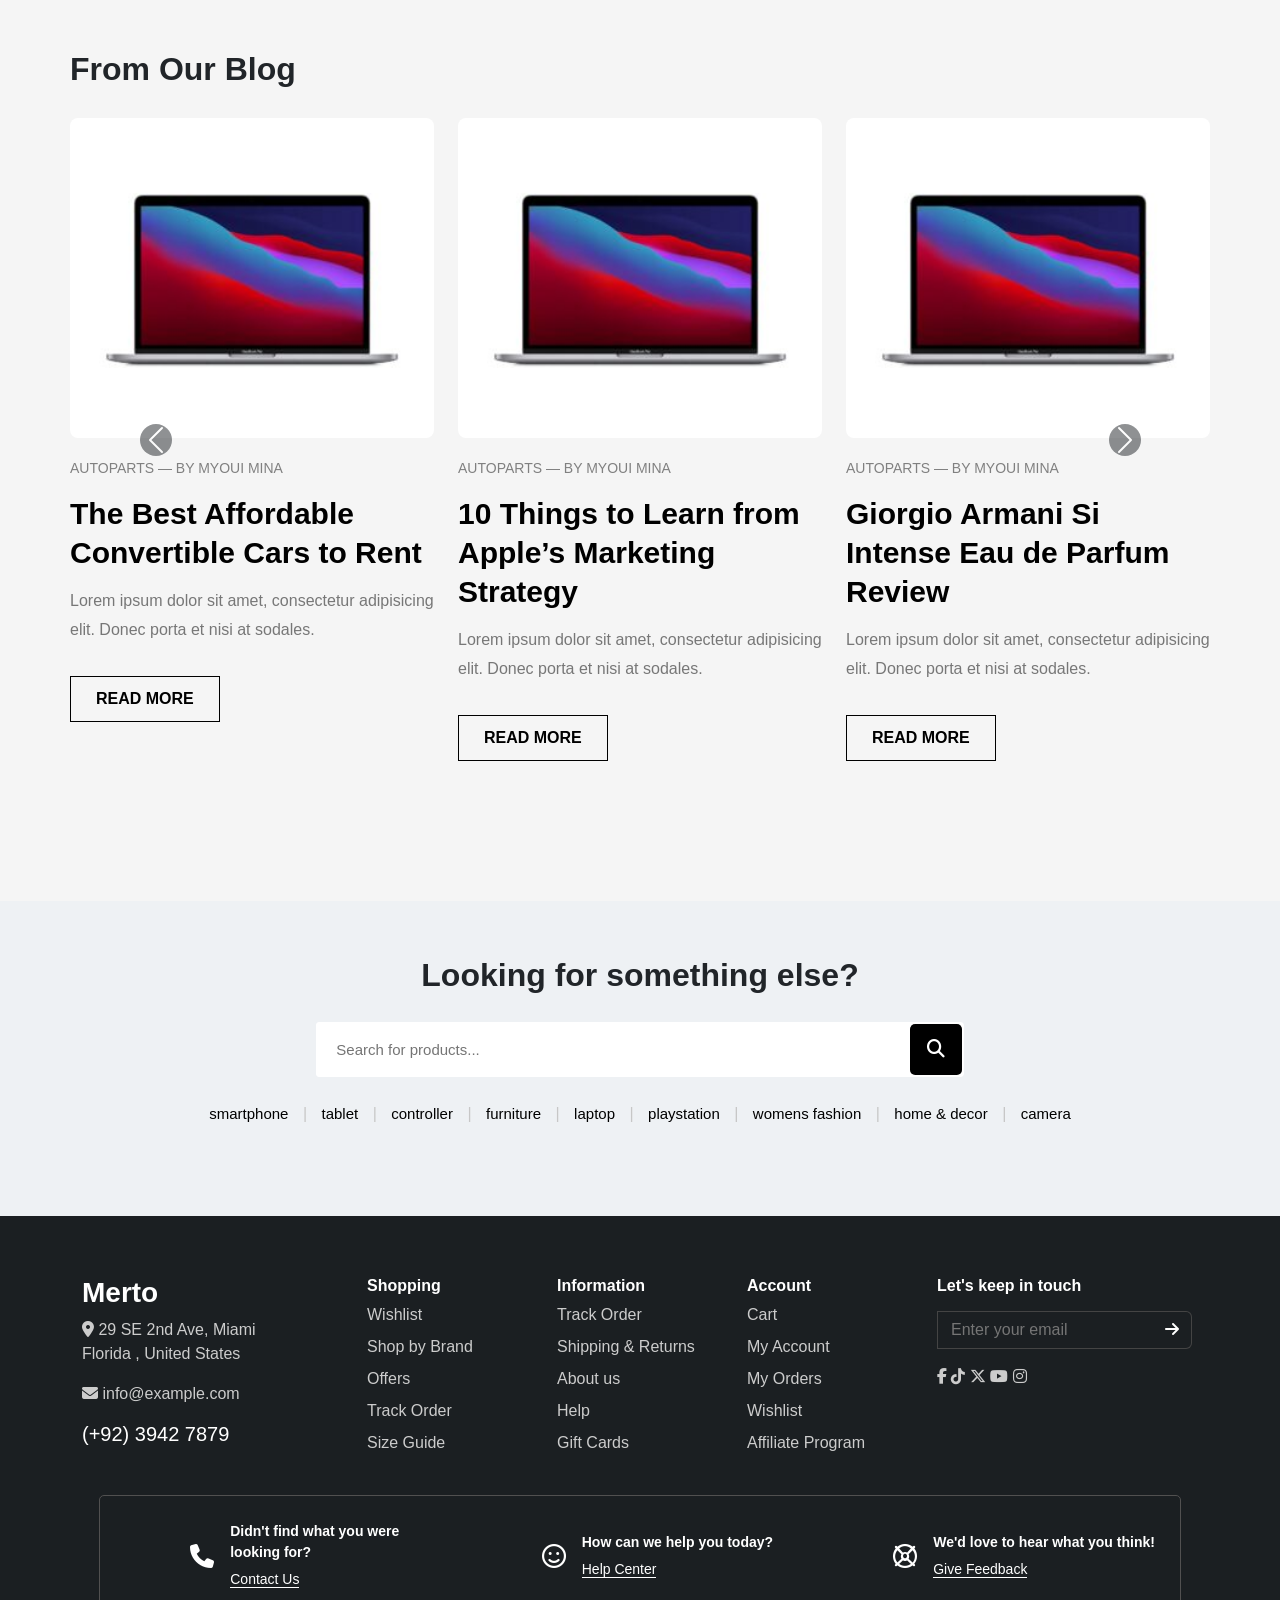
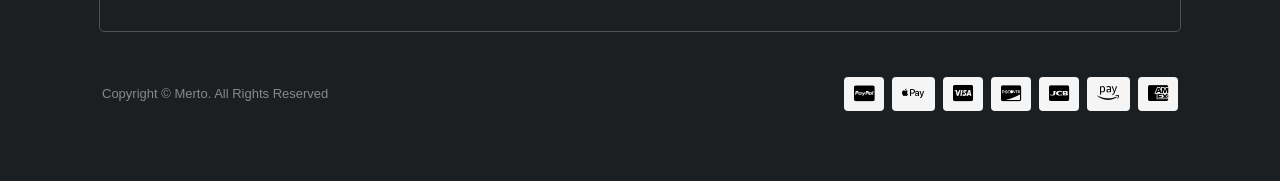
==== index.html @ 3c21f6ec "some of home" ====
<!DOCTYPE html>
<html lang="en">

<head>
  <meta charset="UTF-8">
  <meta name="viewport" content="width=device-width, initial-scale=1.0">

  <title>Home</title>
  <link rel="stylesheet"
    href="https://cdn.jsdelivr.net/npm/bootstrap@5.3.3/dist/css/bootstrap.min.css">
  <link rel="stylesheet"
    href="https://cdnjs.cloudflare.com/ajax/libs/font-awesome/6.5.0/css/all.min.css">
  <link
    href="https://fonts.googleapis.com/css2?family=Poppins:wght@300;400;600;700&display=swap"
    rel="stylesheet">

  <link rel="stylesheet" href="./css/index.css">
  <link rel="stylesheet" href="./css/footer.css">

</head>

<body>
  <section class="blog-section container">

    <h2 class="blog-title">From Our Blog</h2>

    <div id="blogSlider" class="carousel slide" data-bs-ride="carousel">

      <div class="carousel-inner">

        <div class="carousel-item active">

          <div class="row g-4">

            <!-- Card 1 -->
            <div class="col-lg-4">

              <div class="blog-card">

                <a href="#" class="img-box">
                  <img src="./img/Laptop.jpg" alt="">
                </a>

                <div class="info">

                  <div class="small-text">
                    <a href="#">AUTOPARTS</a>
                    <span>—</span>
                    <a href="#">By Myoui Mina</a>
                  </div>

                  <a href="#" class="post-title">
                    The Best Affordable Convertible Cars to Rent
                  </a>

                  <p class="desc">
                    Lorem ipsum dolor sit amet, consectetur adipisicing elit.
                    Donec porta et nisi at sodales.
                  </p>

                  <a href="#" class="read-btn">
                    READ MORE
                  </a>

                </div>

              </div>

            </div>

            <!-- Card 2 -->
            <div class="col-lg-4">

              <div class="blog-card">

                <a href="#" class="img-box">
                  <img src="./img/Laptop.jpg" alt="">
                </a>

                <div class="info">

                  <div class="small-text">
                    <a href="#">AUTOPARTS</a>
                    <span>—</span>
                    <a href="#">By Myoui Mina</a>
                  </div>

                  <a href="#" class="post-title">
                    10 Things to Learn from Apple’s Marketing Strategy
                  </a>

                  <p class="desc">
                    Lorem ipsum dolor sit amet, consectetur adipisicing elit.
                    Donec porta et nisi at sodales.
                  </p>

                  <a href="#" class="read-btn">
                    READ MORE
                  </a>

                </div>

              </div>

            </div>

            <!-- Card 3 -->
            <div class="col-lg-4">

              <div class="blog-card">

                <a href="#" class="img-box">
                  <img src="./img/Laptop.jpg" alt="">
                </a>

                <div class="info">

                  <div class="small-text">
                    <a href="#">AUTOPARTS</a>
                    <span>—</span>
                    <a href="#">By Myoui Mina</a>
                  </div>

                  <a href="#" class="post-title">
                    Giorgio Armani Si Intense Eau de Parfum Review
                  </a>

                  <p class="desc">
                    Lorem ipsum dolor sit amet, consectetur adipisicing elit.
                    Donec porta et nisi at sodales.
                  </p>

                  <a href="#" class="read-btn">
                    READ MORE
                  </a>

                </div>

              </div>

            </div>

          </div>

        </div>

      </div>

      <!-- arrows -->

      <button class="carousel-control-prev"
        type="button"
        data-bs-target="#blogSlider"
        data-bs-slide="prev">

        <span class="carousel-control-prev-icon bg-dark rounded-circle p-3"></span>

      </button>

      <button class="carousel-control-next"
        type="button"
        data-bs-target="#blogSlider"
        data-bs-slide="next">

        <span class="carousel-control-next-icon bg-dark rounded-circle p-3"></span>

      </button>

    </div>

  </section>





  <!-- SEARCH SECTION -->

  <section class="search-section container-fluid">

    <div class="container text-center">

      <h2 class="search-title">
        Looking for something else?
      </h2>

      <!-- Search Box -->

      <div class="search-box mx-auto">

        <input type="text"
          placeholder="Search for products...">

        <button>
          <i class="fa-solid fa-magnifying-glass"></i>
        </button>

      </div>

      <!-- Categories -->

      <div class="categories">

        <a href="#">smartphone</a>
        <span>|</span>

        <a href="#">tablet</a>
        <span>|</span>

        <a href="#">controller</a>
        <span>|</span>

        <a href="#">furniture</a>
        <span>|</span>

        <a href="#">laptop</a>
        <span>|</span>

        <a href="#">playstation</a>
        <span>|</span>

        <a href="#">womens fashion</a>
        <span>|</span>

        <a href="#">home & decor</a>
        <span>|</span>

        <a href="#">camera</a>

      </div>

    </div>

  </section>


 <footer class="footer">
    <div class="container">
      <div class="row">

        <div class="col-md-3 mb-4 footer-head">
          <h3 class="logo">Merto</h3>
          <p><i class="fa fa-location-dot"></i> 29 SE 2nd Ave, Miami <br>Florida , United States</p>
          <p><i class="fa fa-envelope"></i> info@example.com</p>
          <h5>(+92) 3942 7879</h5>
        </div>

        <div class="col-md-2 mb-4">
          <h6>Shopping</h6>
          <ul>
            <li>Wishlist</li>
            <li>Shop by Brand</li>
            <li>Offers</li>
            <li>Track Order</li>
            <li>Size Guide</li>
          </ul>
        </div>

        <div class="col-md-2 mb-4">
          <h6>Information</h6>
          <ul>
            <li>Track Order</li>
            <li>Shipping & Returns</li>
            <li>About us</li>
            <li>Help</li>
            <li>Gift Cards</li>
          </ul>
        </div>

        <div class="col-md-2 mb-4">
          <h6>Account</h6>
          <ul>
            <li>Cart</li>
            <li>My Account</li>
            <li>My Orders</li>
            <li>Wishlist</li>
            <li>Affiliate Program</li>
          </ul>
        </div>

        <div class="col-md-3 mb-4">
          <h6>Let's keep in touch</h6>

          <div class="input-group mt-3">
            <input type="email" class="form-c" placeholder="Enter your email">
            <button class="btn btn-light"><i class="fa fa-arrow-right"></i></button>
          </div>

          <div class="social mt-3">
            <i class="fab fa-facebook-f"></i>
            <i class="fab fa-tiktok"></i>
            <i class="fab fa-x-twitter"></i>
            <i class="fab fa-youtube"></i>
            <i class="fab fa-instagram"></i>
          </div>
        </div>
      </div>






<div class="container support-box">
  <div class="row text-white">

    <!-- ITEM 1 -->
    <div class="col-md-4 d-flex align-items-center gap-3 support-item">
      <i class="fa-solid fa-phone"></i>
      <div>
        <p class="mb-1 fw-bold">Didn't find what you were looking for?</p>
        <a href="#">Contact Us</a>
      </div>
    </div>

    <div class="col-md-4 d-flex align-items-center gap-3 support-item">
      <i class="fa-regular fa-face-smile"></i>
      <div>
        <p class="mb-1 fw-bold">How can we help you today?</p>
        <a href="#">Help Center</a>
      </div>
    </div>

    <div class="col-md-4 d-flex align-items-center gap-3 support-item">
      <i class="fa-regular fa-life-ring"></i>
      <div>
        <p class="mb-1 fw-bold">We'd love to hear what you think!</p>
        <a href="#">Give Feedback</a>
      </div>
    </div>
  </div>
</div>



<div class="container-fluid bottom">
  <div class="row align-items-center">

  
    <div class="col-md-6 text-md-start text-center">
      <p class="mb-0">
        Copyright ©️ Merto. All Rights Reserved
      </p>
    </div>

    <div class="col-md-6 d-flex justify-content-md-end justify-content-center pay-icons">
      <i class="fa-brands fa-cc-paypal"></i>
      <i class="fa-brands fa-apple-pay"></i>
      <i class="fa-brands fa-cc-visa"></i>
      <i class="fa-brands fa-cc-discover"></i>
      <i class="fa-brands fa-cc-jcb"></i>
      <i class="fa-brands fa-amazon-pay"></i>
      <i class="fa-brands fa-cc-amex"></i>
    </div>

  </div>
</div>
  </footer>






  <!-- Bootstrap JS -->
  <script
    src="https://cdn.jsdelivr.net/npm/bootstrap@5.3.3/dist/js/bootstrap.bundle.min.js">
  </script>

</body>

</html>
---- css/index.css ----
body{
    background-color: #f5f5f5;
    font-family: Arial, sans-serif;
}

.blog-section{
    padding: 50px 0;
}

.blog-title{
    font-weight: bold;
    margin-bottom: 30px;
}

.img-box{
    display: block;
    overflow: hidden;
    border-radius: 8px;
}

.img-box img{
    width: 100%;
    height: 320px;
    object-fit: cover;
    transition: 0.4s;
}

/* image hover */

.img-box:hover img{
    transform: scale(1.08) rotate(-2deg);
}

.info{
    padding-top: 20px;
}

.small-text{
    font-size: 14px;
    text-transform: uppercase;
    color: gray;
}

.small-text a{
    text-decoration: none;
    color: gray;
    transition: 0.3s;
}

/* autoparts + myoui mina hover */

.small-text a:hover{
    color: red;
}

.post-title{
    display: inline-block;
    text-decoration: none;
    color: black;
    font-size: 30px;
    font-weight: bold;
    line-height: 1.3;
    margin: 15px 0;
    transition: 0.3s;
}

/* title hover */

.post-title:hover{
    color: red;
}

.desc{
    color: #777;
    line-height: 1.8;
}

.read-btn{
    display: inline-block;
    text-decoration: none;
    color: black;
    border: 1px solid black;
    padding: 10px 25px;
    margin-top: 15px;
    font-weight: bold;
    transition: 0.3s;
}

/* button hover */

.read-btn:hover{
    background-color: black;
    color: white;
}
.search-section{
    width: 100%;
    background-color: #eef1f4;
    padding-top: 55px;
    padding-bottom: 7%;
    margin-top: 90px;
}

.search-title{
    font-size: 32px;
    font-weight: 700;
    margin-bottom: 28px;
}

.search-box{
    width: 58%;
    height: 55px;
    background-color: white;
    display: flex;
    margin: auto;

    border-radius: 4px;

    overflow: hidden;
}

.search-box input{
    width: 100%;
    border: none;
    outline: none;
    padding-left: 20px;
    font-size: 15px;
}

.search-box button{
    margin: 2px;
    width: 55px;
    border: none;
    border-radius: 10%;
    background-color: black;
    color: white;
    font-size: 18px;
    transition: 0.3s;
}

.search-box button:hover{
    background-color: #ff0000;
}
.categories{
    margin-top: 25px;
}
.categories a{
    text-decoration: none;

    color: black;

    font-size: 15px;

    margin: 0 10px;

    transition: 0.3s;
}
.categories a:hover{
    color: red;
}
.categories span{
    color: #c7c7c7;
}
---- css/footer.css ----
.footer {
  background-color: #1b1f22;
  color: #ccc;
  padding: 60px 0;
}
.footer h6 {
  color: #fff;
  font-weight: 600;
}
.footer .logo {
  color: #fff;
  font-weight: bold;
}
.footer ul {
  list-style: none;
  padding: 0;
}

.footer ul li {
  margin-bottom: 8px;
  cursor: pointer;
}

.footer ul li:hover {
  color: rgb(230, 2, 2);
}

.input-group input {
  background-color: #1b1f22;
  border: 1px solid #444;
}
.input-group button:hover{
  background-color: #1b1f22;
  color: red;
  border: 1px solid #444;
  border-left: none;
}

.input-group button{
  background-color: #1b1f22;
  color: white;
  border-color:#444;
  border-left: none ;
  
}
.social i:hover {
  color: #fff;
}
.bottom {
    font-size: 13px;
  color: #888;
  margin-top: 40px;
  padding: 5px 20px;
  margin-bottom: 5px;
}
.pay-icons {
  gap: 8px;
}

.pay-icons i {
  font-size: 18px;
  padding: 8px 10px;
  color: black;
  background-color: whitesmoke;
  border-radius: 4px;
  display: inline-flex;
  align-items: center;
  justify-content: center;
}
.support-box {
  width: 97%;
  border: 1px solid #515050;
  border-radius: 5px;
  padding: 25px;
  padding-bottom: 40px;
  margin-bottom: 20px;
}

.support-item i {
  font-size: 24px;
  padding-left: 20%;
  color: white;
}

.support-item a {
  text-decoration: none;
  color: white;
border-bottom: 1px solid;
  font-size: 14px;
}

.support-item p {
  font-size: 14px;
}
.footer-head h5{
  font-weight: 400;
  color: white;
}

.form-c{
  padding-left: 5%;

}

.container h3{
  font-weight: bold;
}
.stores {
  margin-top: 50px;
  margin-bottom: 70px;
}
.scard {
  margin-bottom: 20px;
}
.scard img {
  width: 100%;
  border-radius: 10px;
  margin-bottom: 15px;
}
.scard img:hover{
  opacity: 0.8;
}

.scard h5 {
  font-weight: bold;
}
.scard p {
  color: #777;
  font-size: 14px;
  margin-bottom: 5px;
}

.scard span {
  font-size: 14px;
}
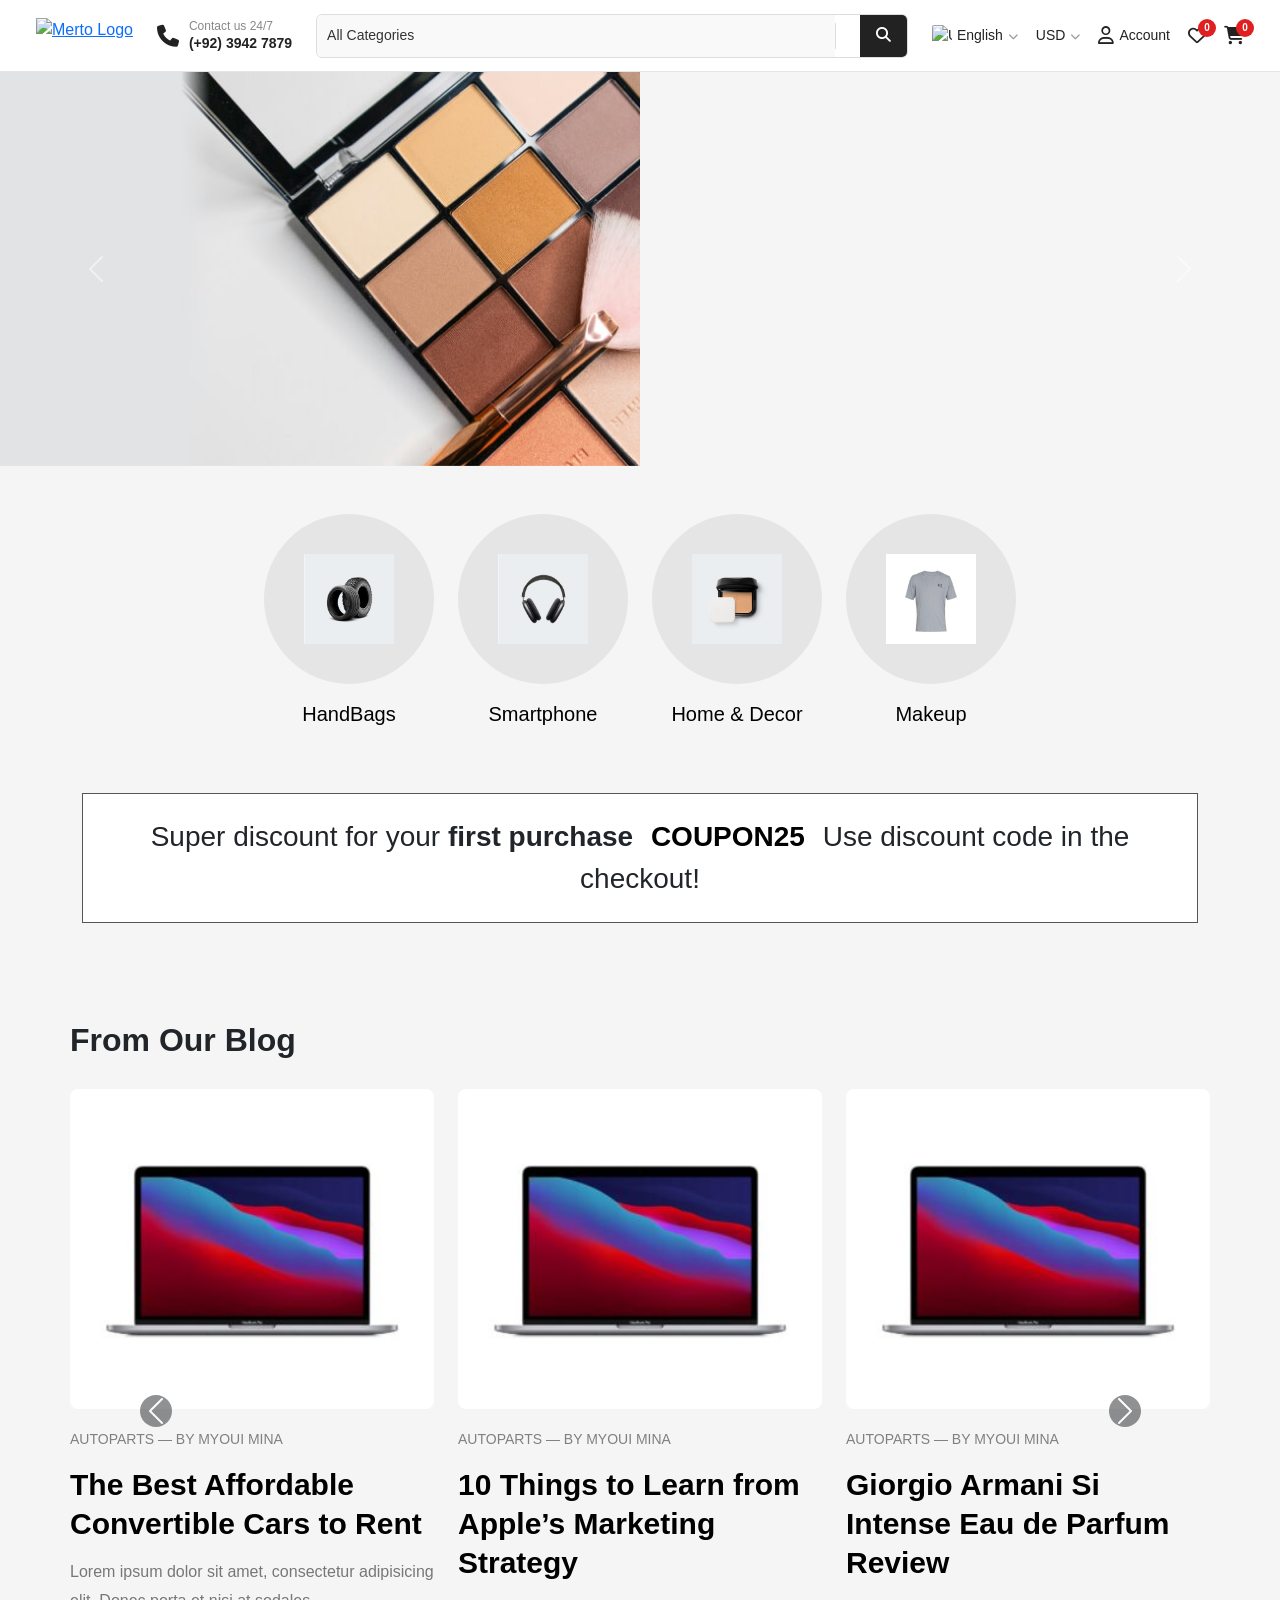
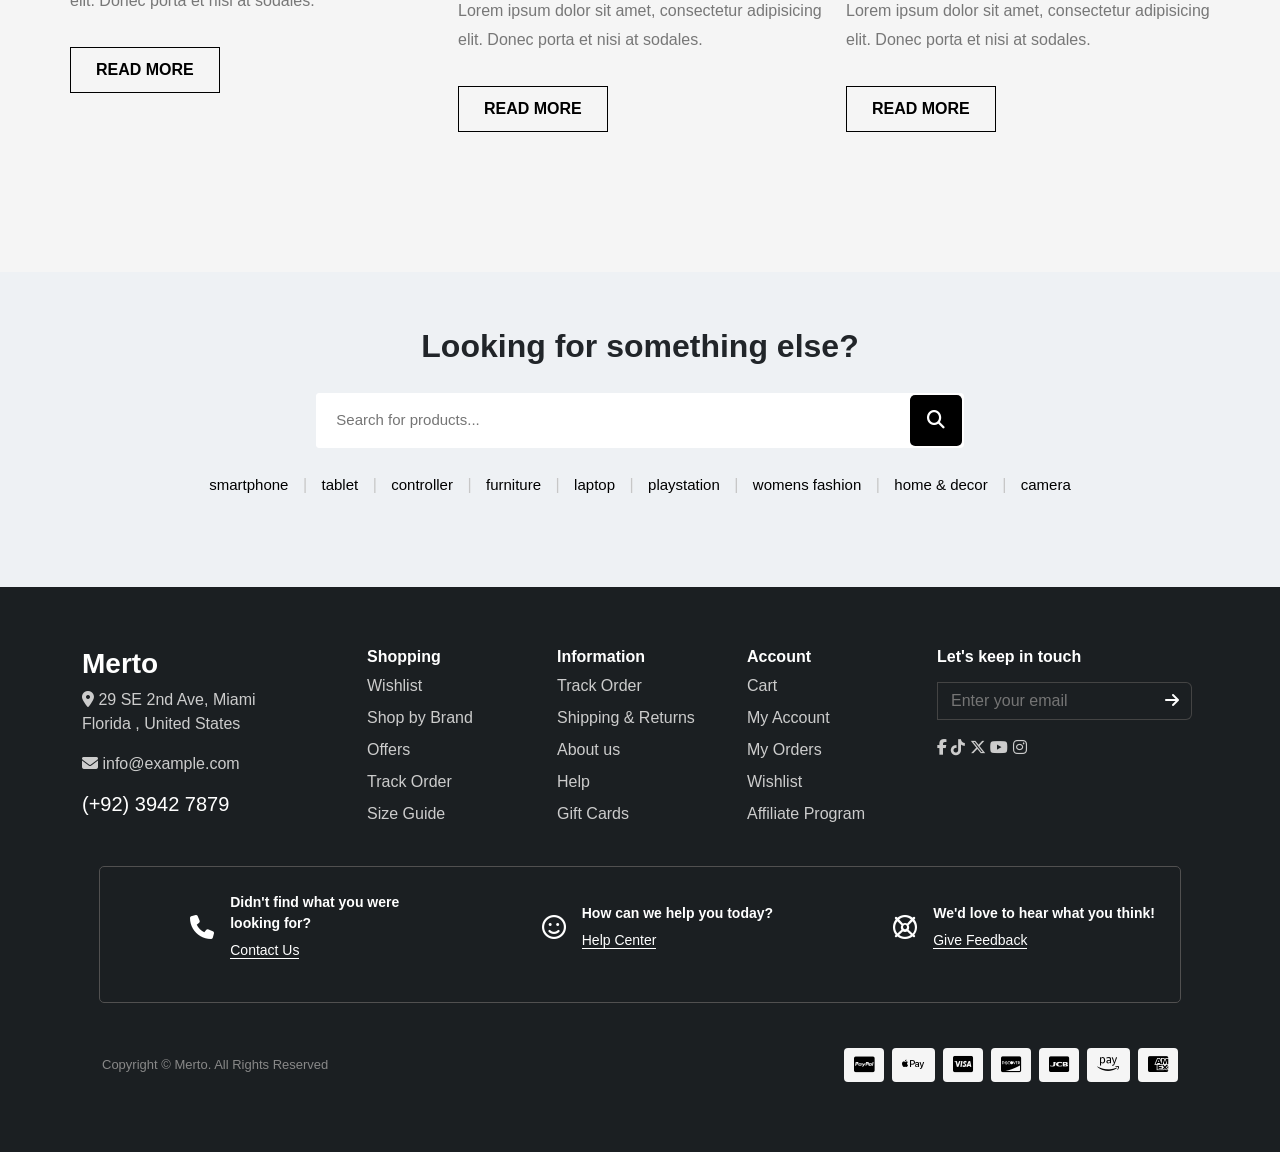
==== commit 1e0280d1: "updates" ====
--- a/index.html
+++ b/index.html
@@ -13,13 +13,312 @@
   <link
     href="https://fonts.googleapis.com/css2?family=Poppins:wght@300;400;600;700&display=swap"
     rel="stylesheet">
-
+<link rel="stylesheet" href="owl-carousel/owl.carousel.css">
+
+<link rel="stylesheet" href="owl-carousel/owl.theme.css">
   <link rel="stylesheet" href="./css/index.css">
   <link rel="stylesheet" href="./css/footer.css">
+  <link rel="stylesheet" href="./css/nav.css">
 
 </head>
 
 <body>
+<nav class="navbar">
+  <div class="container-fluid nav-inner">
+
+    
+    <a href="#" class="nav-logo">
+      <img src="https://demo.theme-sky.com/merto/wp-content/themes/merto/images/logo.png" alt="Merto Logo"/>
+    </a>
+
+    <a href="tel:+923942879" class="nav-phone nav-hover-red">
+      <i class="fa-solid fa-phone"></i>
+      <div class="nav-phone-text">
+        <span class="contact-label">Contact us 24/7</span>
+        <span class="contact-number">(+92) 3942 7879</span>
+      </div>
+    </a>
+
+  
+    <div class="nav-search">
+      <div class="search-wrapper">
+        <select class="form-select category-select">
+          <option>All Categories</option>
+          <option>Electronics</option>
+          <option>Fashion</option>
+          <option>Home</option>
+        </select>
+        <div class="divider"></div>
+        <input type="text" class="form-control search-input" placeholder="Search for products..."/>
+        <button class="search-btn">
+          <i class="fa-solid fa-magnifying-glass"></i>
+        </button>
+      </div>
+    </div>
+
+   
+    <div class="nav-right">
+
+    
+      <a href="#" class="nav-item nav-hover-red">
+        <img src="https://flagcdn.com/w20/us.png" alt="US Flag" class="flag-icon"/>
+        <span>English</span>
+        <i class="fa-solid fa-chevron-down small-icon"></i>
+      </a>
+
+  
+      <a href="#" class="nav-item nav-hover-red">
+        <span>USD</span>
+        <i class="fa-solid fa-chevron-down small-icon"></i>
+      </a>
+
+    
+      <a href="#" class="nav-item nav-hover-red">
+        <i class="fa-regular fa-user"></i>
+        <span>Account</span>
+      </a>
+
+  
+      <a href="#" class="nav-item nav-hover-red nav-icon-badge">
+        <i class="fa-regular fa-heart"></i>
+        <span class="badge-dot">0</span>
+      </a>
+
+      
+      <a href="#" class="nav-item nav-hover-red nav-icon-badge">
+        <i class="fa-solid fa-cart-shopping"></i>
+        <span class="badge-dot">0</span>
+      </a>
+
+    </div>
+  </div>
+</nav>
+
+
+<div id="carouselExampleControls" class="carousel slide" data-ride="carousel">
+  <div class="carousel-inner">
+    <div class="carousel-item active">
+      <img class="d-block w-50" src="img/banner1-mobile-demo1.jpg" alt="First slide">
+    </div>
+    <div class="carousel-item">
+      <img class="d-block w-50" src="img/banner2-mobile-demo1.jpg" alt="Second slide">
+    </div>
+    <div class="carousel-item">
+      <img class="d-block w-50" src="img/slide1-demo1.jpg" alt="Third slide">
+    </div>
+  </div>
+  <a class="carousel-control-prev" href="#carouselExampleControls" role="button" data-slide="prev">
+    <span class="carousel-control-prev-icon" aria-hidden="true"></span>
+    <span class="sr-only">Previous</span>
+  </a>
+  <a class="carousel-control-next" href="#carouselExampleControls" role="button" data-slide="next">
+    <span class="carousel-control-next-icon" aria-hidden="true"></span>
+    <span class="sr-only">Next</span>
+  </a>
+</div>
+
+
+
+<div class="container py-5">
+  <div id="categoryCarousel" class="carousel slide" data-bs-ride="carousel">
+
+    <div class="carousel-inner">
+      <div class="carousel-item active">
+
+        <div class="row justify-content-center g-4">
+          <div class="col-auto">
+            <a href="#" class="category-link text-decoration-none">
+
+              <div class="category-circle">
+
+                <img
+                  src="img/cat-4.jpg"
+                  alt="Handbags"
+                />
+
+                <div class="overlay">
+                  <i class="bi bi-arrow-right"></i>
+                </div>
+
+              </div>
+
+              <p class="category-title">HandBags</p>
+
+            </a>
+          </div>
+          <div class="col-auto">
+            <a href="#" class="category-link text-decoration-none">
+
+              <div class="category-circle">
+
+                <img
+                  src="img/cat-7.jpg"
+                  alt="Smartphone"
+                />
+
+                <div class="overlay">
+                  <i class="bi bi-arrow-right"></i>
+                </div>
+
+              </div>
+
+              <p class="category-title">Smartphone</p>
+
+            </a>
+          </div>
+          <div class="col-auto">
+            <a href="#" class="category-link text-decoration-none">
+
+              <div class="category-circle">
+
+                <img
+                  src="img/cat-3.jpg"
+                  alt="Home Decor"
+                />
+
+                <div class="overlay">
+                  <i class="bi bi-arrow-right"></i>
+                </div>
+
+              </div>
+
+              <p class="category-title">Home & Decor</p>
+
+            </a>
+          </div>
+          <div class="col-auto">
+            <a href="#" class="category-link text-decoration-none">
+
+              <div class="category-circle">
+
+                <img
+                  src="img/t-shirt.jpg"
+                  alt="Makeup"
+                />
+
+                <div class="overlay">
+                  <i class="bi bi-arrow-right"></i>
+                </div>
+
+              </div>
+
+              <p class="category-title">Makeup</p>
+
+            </a>
+          </div>
+
+        </div>
+      </div>
+
+      <div class="carousel-item">
+
+        <div class="row justify-content-center g-4">
+
+          <div class="col-auto">
+            <a href="#" class="category-link text-decoration-none">
+
+              <div class="category-circle">
+
+                <img
+                  src="img/cat-6.jpg"
+                  alt="Fashion"/>
+
+                <div class="overlay">
+                  <i class="bi bi-arrow-right"></i>
+                </div>
+
+              </div>
+
+              <p class="category-title">Fashion</p>
+
+            </a>
+          </div>
+
+           <div class="col-auto">
+            <a href="#" class="category-link text-decoration-none">
+
+              <div class="category-circle">
+
+                <img
+                  src="img/cat-7.jpg"
+                  alt="Smartphone"
+                />
+
+                <div class="overlay">
+                  <i class="bi bi-arrow-right"></i>
+                </div>
+
+              </div>
+
+              <p class="category-title">Fashion</p>
+
+            </a>
+          </div>
+           <div class="col-auto">
+            <a href="#" class="category-link text-decoration-none">
+
+              <div class="category-circle">
+
+                <img
+                  src="img/cat-7.jpg"
+                  alt="Fashion"
+                />
+
+                <div class="overlay">
+                  <i class="bi bi-arrow-right"></i>
+                </div>
+
+              </div>
+
+              <p class="category-title">Fashion</p>
+
+            </a>
+          </div>
+
+          <div class="col-auto">
+            <a href="#" class="category-link text-decoration-none">
+
+              <div class="category-circle">
+
+                <img
+                  src="img/tool1.jpg"
+                  alt="Headphones"
+                />
+
+                <div class="overlay">
+                  <i class="bi bi-arrow-right"></i>
+                </div>
+
+              </div>
+
+              <p class="category-title">Headphones</p>
+
+            </a>
+          </div>
+
+        </div>
+      </div>
+
+    </div>
+  </div>
+
+  <div class="discount-banner mt-5">
+
+    <p>
+      Super discount for your
+      <strong>first purchase</strong>
+
+      <span class="coupon-code">COUPON25</span>
+
+      Use discount code in the checkout!
+    </p>
+
+  </div>
+
+</div>
+
+
+
   <section class="blog-section container">
 
     <h2 class="blog-title">From Our Blog</h2>
@@ -32,7 +331,6 @@
 
           <div class="row g-4">
 
-            <!-- Card 1 -->
             <div class="col-lg-4">
 
               <div class="blog-card">
@@ -68,7 +366,6 @@
 
             </div>
 
-            <!-- Card 2 -->
             <div class="col-lg-4">
 
               <div class="blog-card">
@@ -103,8 +400,6 @@
               </div>
 
             </div>
-
-            <!-- Card 3 -->
             <div class="col-lg-4">
 
               <div class="blog-card">
@@ -133,20 +428,12 @@
                   <a href="#" class="read-btn">
                     READ MORE
                   </a>
-
-                </div>
-
-              </div>
-
+                </div>
+              </div>
             </div>
-
-          </div>
-
-        </div>
-
-      </div>
-
-      <!-- arrows -->
+          </div>
+        </div>
+      </div>
 
       <button class="carousel-control-prev"
         type="button"
@@ -171,11 +458,6 @@
   </section>
 
 
-
-
-
-  <!-- SEARCH SECTION -->
-
   <section class="search-section container-fluid">
 
     <div class="container text-center">
@@ -184,8 +466,6 @@
         Looking for something else?
       </h2>
 
-      <!-- Search Box -->
-
       <div class="search-box mx-auto">
 
         <input type="text"
@@ -196,8 +476,6 @@
         </button>
 
       </div>
-
-      <!-- Categories -->
 
       <div class="categories">
 
@@ -362,11 +640,12 @@
 
 
 
-  <!-- Bootstrap JS -->
   <script
     src="https://cdn.jsdelivr.net/npm/bootstrap@5.3.3/dist/js/bootstrap.bundle.min.js">
   </script>
-
+<script src="jquery-1.9.1.min.js"></script>
+<script src="assets/owl-carousel/owl.carousel.js"></script>
+<script src="js/index.js"></script>
 </body>
 
 </html>
--- a/css/index.css
+++ b/css/index.css
@@ -1,6 +1,16 @@
 body{
     background-color: #f5f5f5;
     font-family: Arial, sans-serif;
+}
+
+
+#owl-demo .item{
+  margin: 3px;
+}
+#owl-demo .item img{
+  display: block;
+  width: 50%;
+  height: auto;
 }
 
 .blog-section{
@@ -25,8 +35,6 @@
     transition: 0.4s;
 }
 
-/* image hover */
-
 .img-box:hover img{
     transform: scale(1.08) rotate(-2deg);
 }
@@ -46,8 +54,6 @@
     color: gray;
     transition: 0.3s;
 }
-
-/* autoparts + myoui mina hover */
 
 .small-text a:hover{
     color: red;
@@ -64,8 +70,6 @@
     transition: 0.3s;
 }
 
-/* title hover */
-
 .post-title:hover{
     color: red;
 }
@@ -85,9 +89,6 @@
     font-weight: bold;
     transition: 0.3s;
 }
-
-/* button hover */
-
 .read-btn:hover{
     background-color: black;
     color: white;
@@ -159,4 +160,88 @@
 }
 .categories span{
     color: #c7c7c7;
+}
+.category-link {
+  display: block;
+  text-align: center;
+  color: #000;
+}
+
+.category-circle {
+  width: 170px;
+  height: 170px;
+  background: #e5e5e5;
+  border-radius: 50%;
+
+  position: relative;
+
+  display: flex;
+  justify-content: center;
+  align-items: center;
+
+  overflow: hidden;
+
+  transition: 0.3s;
+}
+
+.category-circle img {
+  width: 90px;
+  height: 90px;
+  object-fit: contain;
+
+  transition: 0.3s;
+}
+
+.overlay {
+  position: absolute;
+  inset: 0;
+
+  background: rgba(220, 220, 220, 0.65);
+
+  display: flex;
+  justify-content: center;
+  align-items: center;
+
+  opacity: 0;
+
+  transition: 0.3s;
+}
+
+.overlay i {
+  color: white;
+  font-size: 34px;
+}
+.category-circle:hover .overlay {
+  opacity: 1;
+}
+
+.category-circle:hover img {
+  transform: scale(1.05);
+}
+
+.category-title {
+  margin-top: 15px;
+  font-size: 20px;
+  font-weight: 500;
+}
+
+.discount-banner {
+  border: 1px solid #555;
+  padding: 22px;
+  text-align: center;
+  background: white;
+}
+
+.discount-banner p {
+  margin: 0;
+  font-size: 28px;
+}
+
+.coupon-code {
+  color: rgb(0, 0, 0);
+  font-weight: bold;
+  margin: 0 10px;
+}
+.discount:hoover{
+    border-color: 1px solid red;
 }
--- a/css/nav.css
+++ b/css/nav.css
@@ -0,0 +1,189 @@
+.navbar {
+  background: #fff;
+  border-bottom: 1px solid #e5e5e5;
+  padding: 0 24px;
+  height: 72px;
+}
+
+.nav-inner {
+  display: flex;
+  align-items: center;
+  gap: 24px;
+  height: 100%;
+  flex-wrap: nowrap;
+}
+
+.nav-logo img {
+  height: 36px;
+  display: block;
+}
+
+.nav-phone {
+  display: flex;
+  align-items: center;
+  gap: 10px;
+  text-decoration: none;
+  color: #222;
+  white-space: nowrap;
+  transition: color 0.2s;
+}
+
+.nav-phone i {
+  font-size: 22px;
+}
+
+.nav-phone-text {
+  display: flex;
+  flex-direction: column;
+  line-height: 1.3;
+}
+
+.contact-label {
+  font-size: 12px;
+  color: #888;
+}
+
+.contact-number {
+  font-size: 14px;
+  font-weight: 600;
+  color: inherit;
+}
+
+
+.nav-search {
+  flex: 1;
+  min-width: 0;
+}
+
+.search-wrapper {
+  display: flex;
+  align-items: center;
+  border: 1.5px solid #ddd;
+  border-radius: 6px;
+  overflow: hidden;
+  height: 44px;
+  background: #fff;
+}
+
+.category-select {
+  border: none;
+  border-radius: 0;
+  height: 100%;
+  padding: 0 10px;
+  font-size: 14px;
+  color: #333;
+  background: #f9f9f9;
+  box-shadow: none;
+  outline: none;
+  min-width: 140px;
+  cursor: pointer;
+}
+
+.category-select:focus {
+  box-shadow: none;
+  border-color: transparent;
+}
+
+.divider {
+  width: 1px;
+  height: 26px;
+  background: #ddd;
+}
+
+.search-input {
+  border: none;
+  border-radius: 0;
+  height: 100%;
+  padding: 0 12px;
+  font-size: 14px;
+  flex: 1;
+  box-shadow: none;
+  outline: none;
+}
+
+.search-input:focus {
+  box-shadow: none;
+}
+
+.search-btn {
+  background: #222;
+  border: none;
+  color: #fff;
+  padding: 0 16px;
+  height: 100%;
+  font-size: 15px;
+  cursor: pointer;
+  transition: background 0.2s;
+}
+
+.search-btn:hover {
+  background: #e02020;
+}
+
+.nav-right {
+  display: flex;
+  align-items: center;
+  gap: 18px;
+  white-space: nowrap;
+}
+
+.nav-item {
+  display: flex;
+  align-items: center;
+  gap: 5px;
+  text-decoration: none;
+  color: #222;
+  font-size: 14px;
+  font-weight: 500;
+  transition: color 0.2s;
+  position: relative;
+}
+
+.nav-item i {
+  font-size: 18px;
+}
+
+.small-icon {
+  font-size: 10px !important;
+  color: #999;
+}
+
+.flag-icon {
+  width: 20px;
+  height: auto;
+  border-radius: 2px;
+}
+
+.nav-icon-badge {
+  position: relative;
+}
+
+.badge-dot {
+  position: absolute;
+  top: -8px;
+  right: -10px;
+  background: #e02020;
+  color: #fff;
+  font-size: 10px;
+  font-weight: 700;
+  width: 18px;
+  height: 18px;
+  border-radius: 50%;
+  display: flex;
+  align-items: center;
+  justify-content: center;
+  line-height: 1;
+}
+
+.nav-hover-red:hover {
+  color: #e02020 !important;
+}
+
+.nav-hover-red:hover .contact-number,
+.nav-hover-red:hover .contact-label {
+  color: #e02020;
+}
+
+.nav-hover-red:hover .small-icon {
+  color: #e02020;
+}
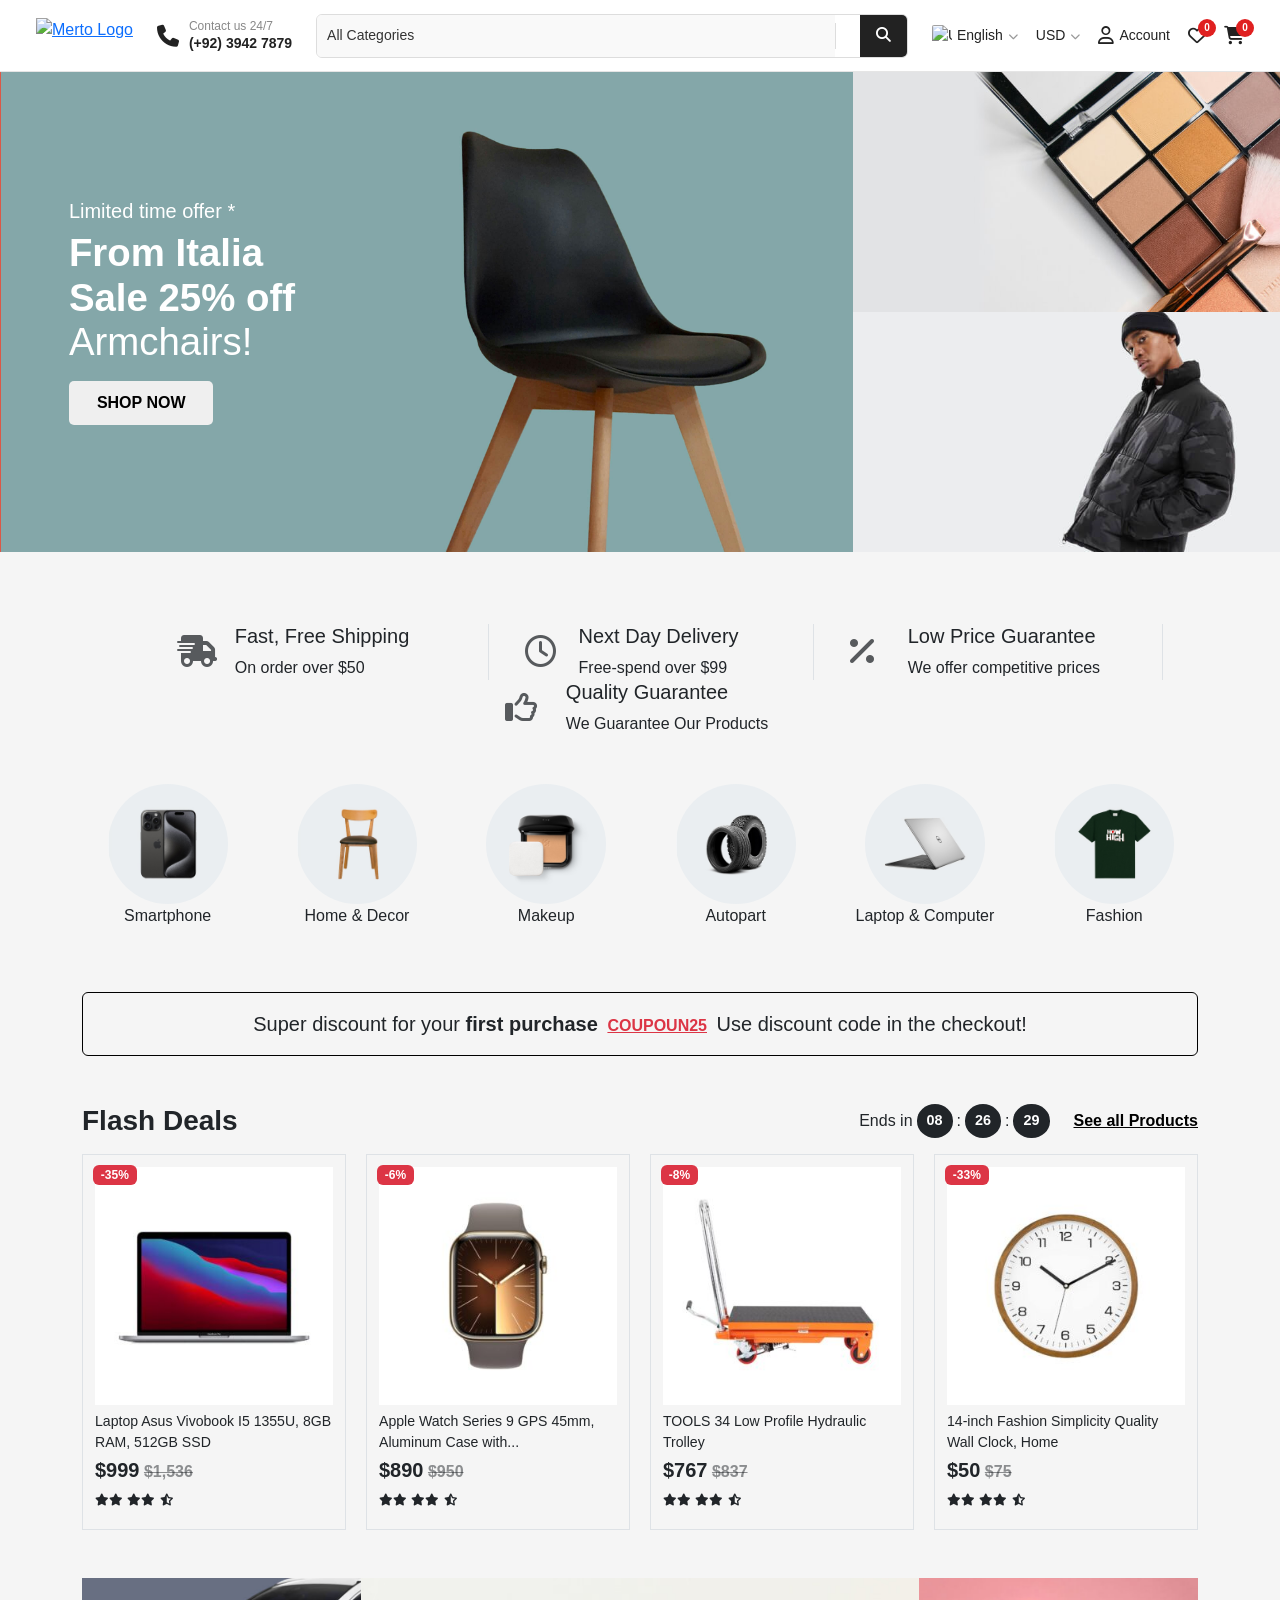
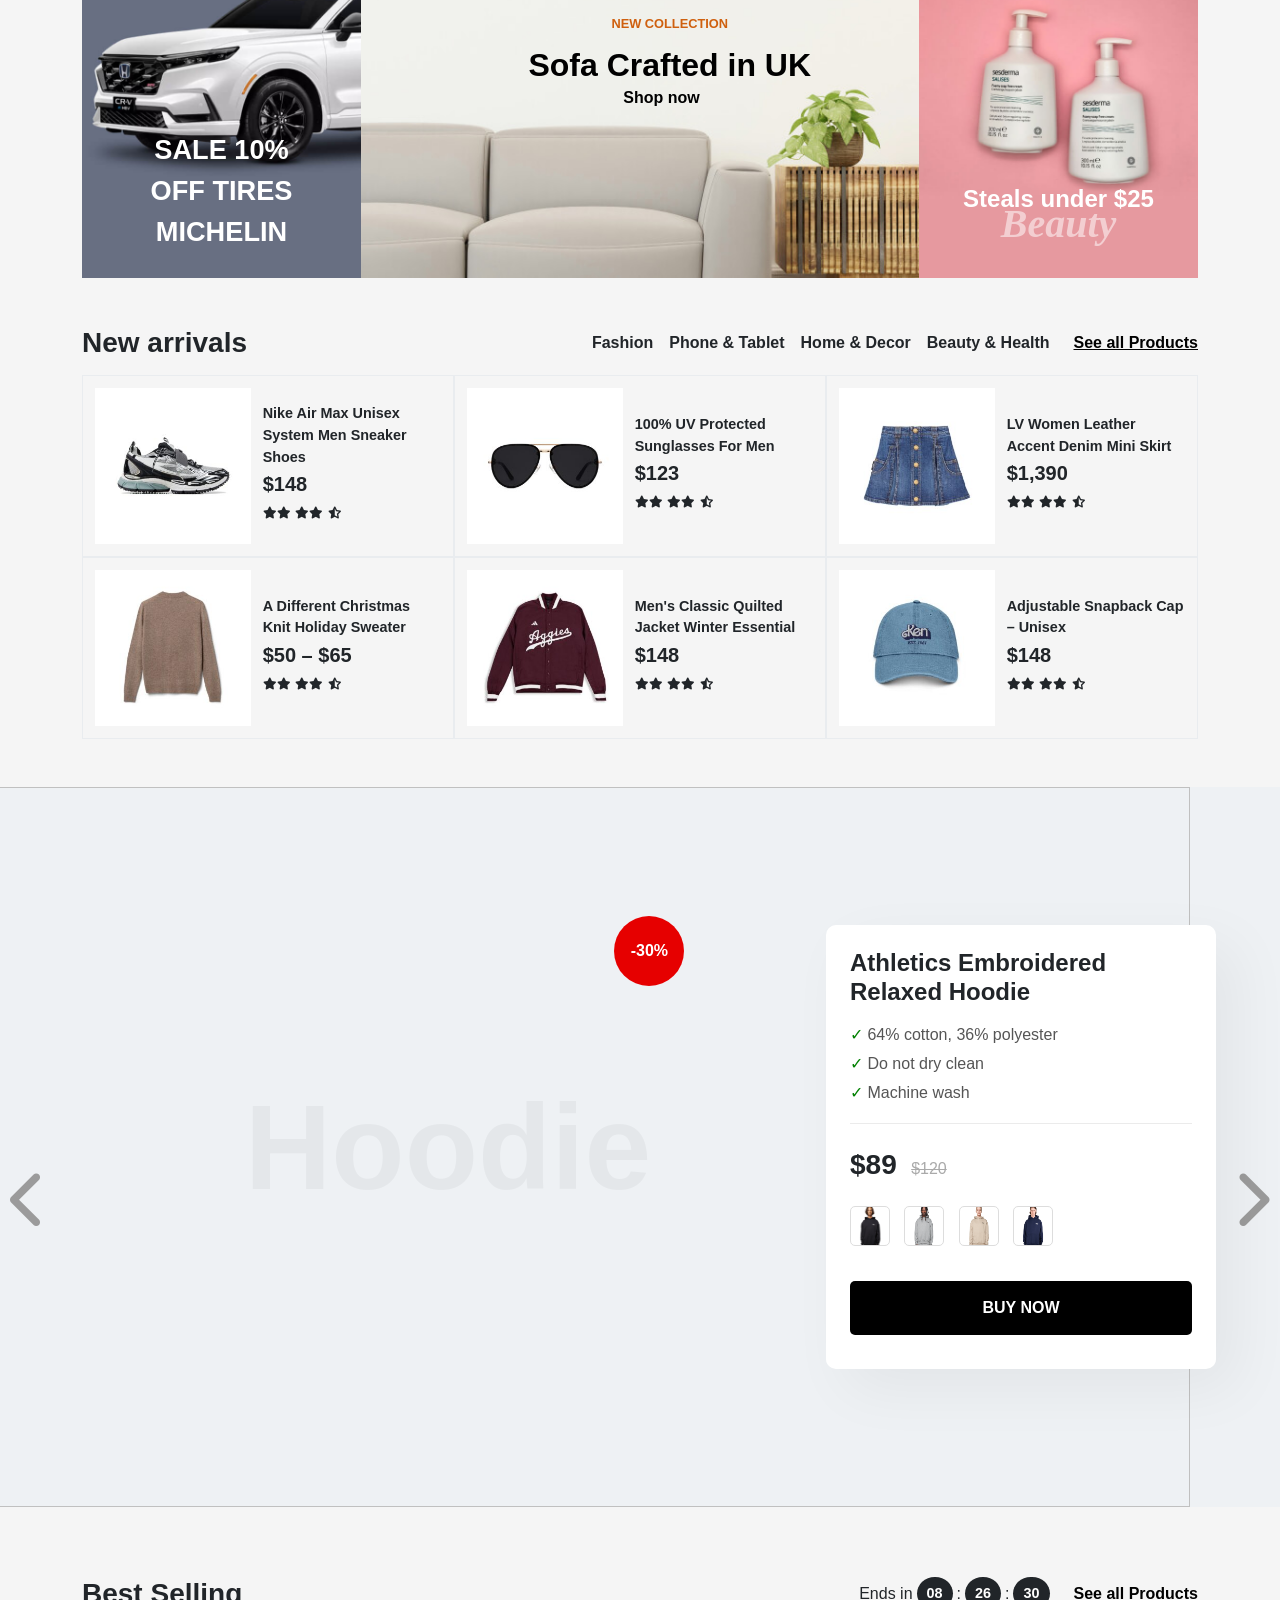
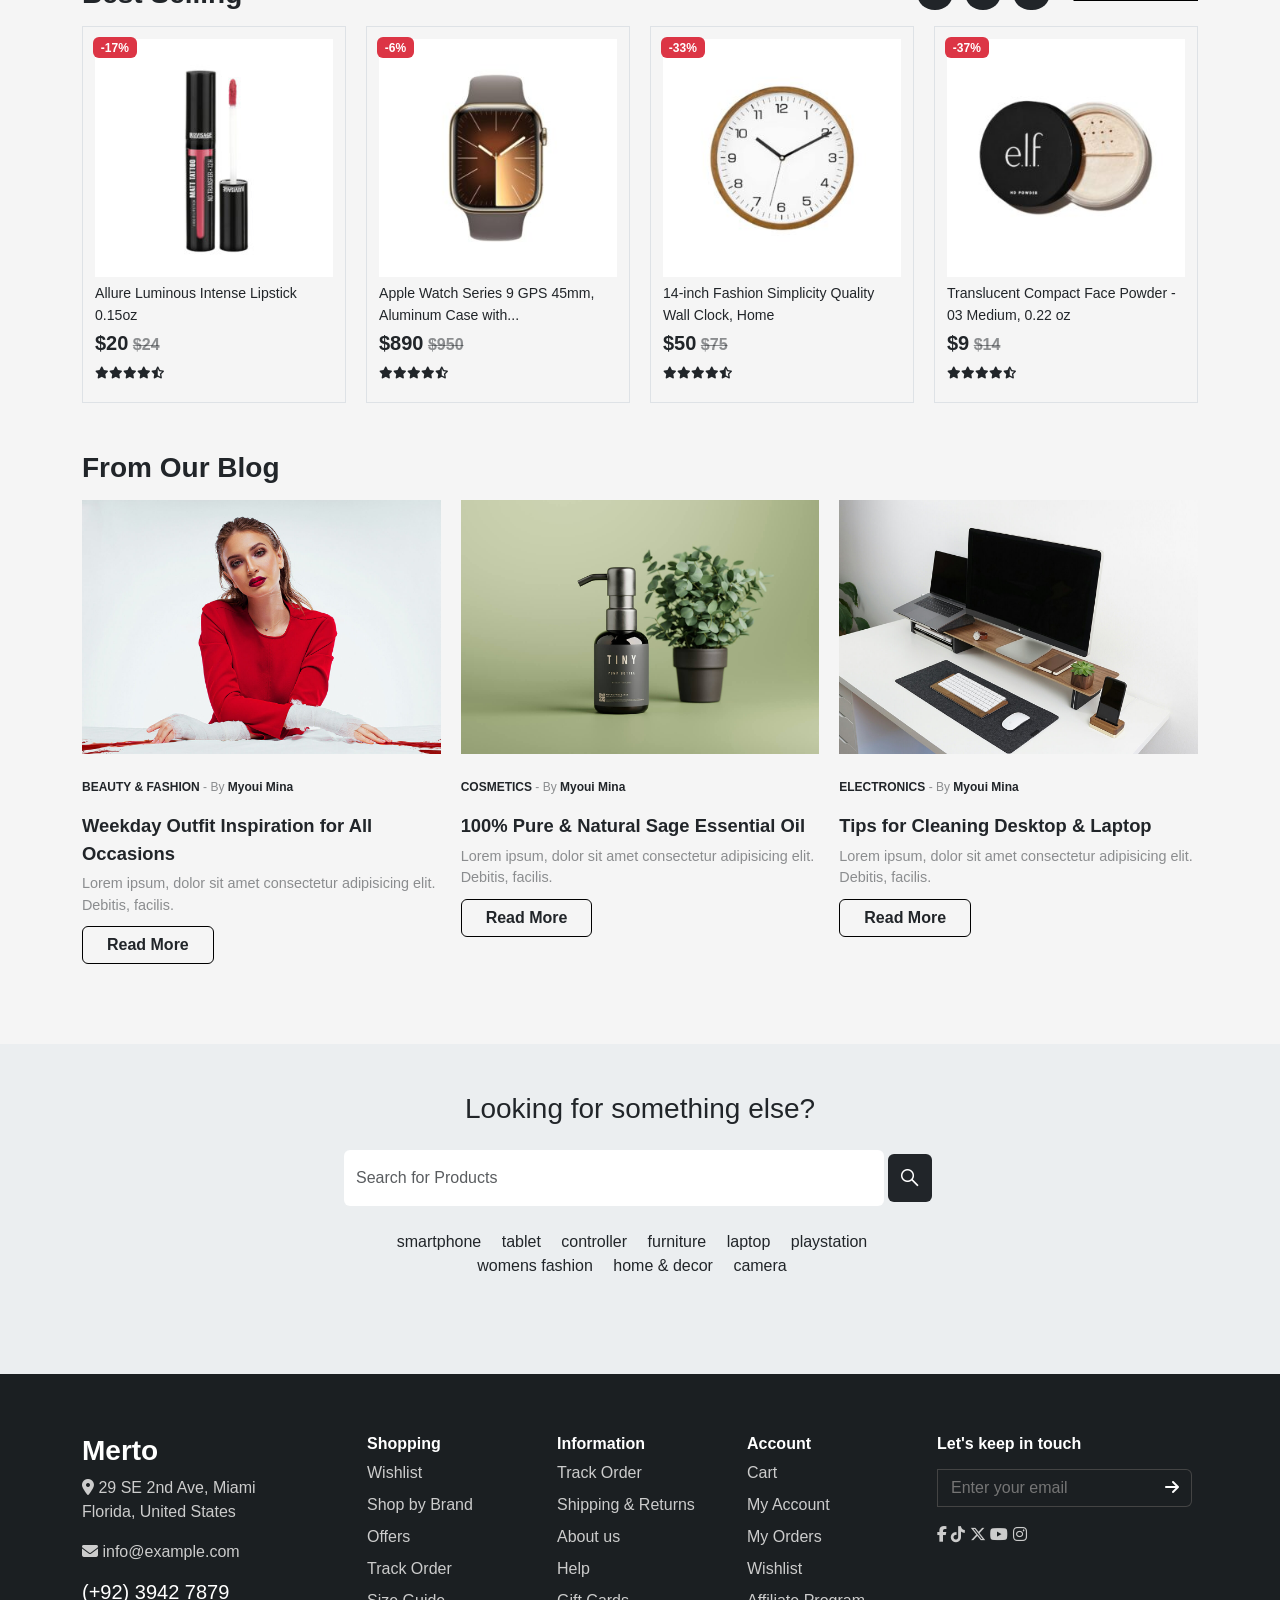
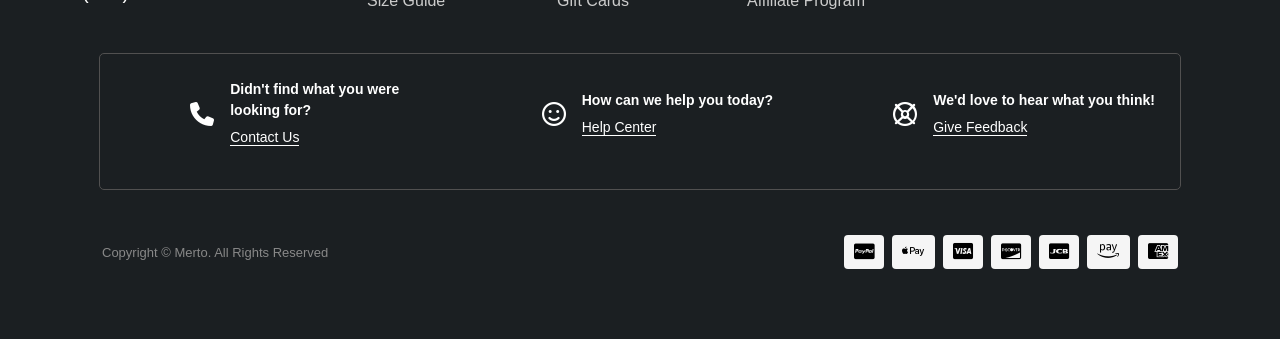
==== commit bf9eef40: "!!!!!" ====
--- a/index.html
+++ b/index.html
@@ -4,521 +4,879 @@
 <head>
   <meta charset="UTF-8">
   <meta name="viewport" content="width=device-width, initial-scale=1.0">
-
   <title>Home</title>
-  <link rel="stylesheet"
-    href="https://cdn.jsdelivr.net/npm/bootstrap@5.3.3/dist/css/bootstrap.min.css">
-  <link rel="stylesheet"
-    href="https://cdnjs.cloudflare.com/ajax/libs/font-awesome/6.5.0/css/all.min.css">
-  <link
-    href="https://fonts.googleapis.com/css2?family=Poppins:wght@300;400;600;700&display=swap"
-    rel="stylesheet">
-<link rel="stylesheet" href="owl-carousel/owl.carousel.css">
-
-<link rel="stylesheet" href="owl-carousel/owl.theme.css">
+  <link rel="stylesheet" href="https://cdn.jsdelivr.net/npm/bootstrap@5.3.3/dist/css/bootstrap.min.css">
+  <link rel="stylesheet" href="https://cdnjs.cloudflare.com/ajax/libs/font-awesome/6.5.0/css/all.min.css">
+  <link href="https://fonts.googleapis.com/css2?family=Poppins:wght@300;400;600;700&display=swap" rel="stylesheet">
+
+  <link rel="stylesheet" href="https://cdnjs.cloudflare.com/ajax/libs/OwlCarousel2/2.3.4/assets/owl.carousel.min.css">
+  <link rel="stylesheet" href="https://cdnjs.cloudflare.com/ajax/libs/OwlCarousel2/2.3.4/assets/owl.theme.default.min.css">
   <link rel="stylesheet" href="./css/index.css">
   <link rel="stylesheet" href="./css/footer.css">
   <link rel="stylesheet" href="./css/nav.css">
-
 </head>
 
 <body>
-<nav class="navbar">
-  <div class="container-fluid nav-inner">
-
-    
-    <a href="#" class="nav-logo">
-      <img src="https://demo.theme-sky.com/merto/wp-content/themes/merto/images/logo.png" alt="Merto Logo"/>
-    </a>
-
-    <a href="tel:+923942879" class="nav-phone nav-hover-red">
-      <i class="fa-solid fa-phone"></i>
-      <div class="nav-phone-text">
-        <span class="contact-label">Contact us 24/7</span>
-        <span class="contact-number">(+92) 3942 7879</span>
-      </div>
-    </a>
-
-  
-    <div class="nav-search">
-      <div class="search-wrapper">
-        <select class="form-select category-select">
-          <option>All Categories</option>
-          <option>Electronics</option>
-          <option>Fashion</option>
-          <option>Home</option>
-        </select>
-        <div class="divider"></div>
-        <input type="text" class="form-control search-input" placeholder="Search for products..."/>
-        <button class="search-btn">
-          <i class="fa-solid fa-magnifying-glass"></i>
-        </button>
-      </div>
-    </div>
-
-   
-    <div class="nav-right">
-
-    
-      <a href="#" class="nav-item nav-hover-red">
-        <img src="https://flagcdn.com/w20/us.png" alt="US Flag" class="flag-icon"/>
-        <span>English</span>
-        <i class="fa-solid fa-chevron-down small-icon"></i>
+
+  <!-- ===== NAVBAR ===== -->
+  <nav class="navbar">
+    <div class="container-fluid nav-inner">
+      <a href="#" class="nav-logo">
+        <img src="https://demo.theme-sky.com/merto/wp-content/themes/merto/images/logo.png" alt="Merto Logo" />
       </a>
-
-  
-      <a href="#" class="nav-item nav-hover-red">
-        <span>USD</span>
-        <i class="fa-solid fa-chevron-down small-icon"></i>
+      <a href="tel:+923942879" class="nav-phone nav-hover-red">
+        <i class="fa-solid fa-phone"></i>
+        <div class="nav-phone-text">
+          <span class="contact-label">Contact us 24/7</span>
+          <span class="contact-number">(+92) 3942 7879</span>
+        </div>
       </a>
-
-    
-      <a href="#" class="nav-item nav-hover-red">
-        <i class="fa-regular fa-user"></i>
-        <span>Account</span>
-      </a>
-
-  
-      <a href="#" class="nav-item nav-hover-red nav-icon-badge">
-        <i class="fa-regular fa-heart"></i>
-        <span class="badge-dot">0</span>
-      </a>
-
-      
-      <a href="#" class="nav-item nav-hover-red nav-icon-badge">
-        <i class="fa-solid fa-cart-shopping"></i>
-        <span class="badge-dot">0</span>
-      </a>
-
+      <div class="nav-search">
+        <div class="search-wrapper">
+          <select class="form-select category-select">
+            <option>All Categories</option>
+            <option>Electronics</option>
+            <option>Fashion</option>
+            <option>Home</option>
+          </select>
+          <div class="divider"></div>
+          <input type="text" class="form-control search-input" placeholder="Search for products..." />
+          <button class="search-btn">
+            <i class="fa-solid fa-magnifying-glass"></i>
+          </button>
+        </div>
+      </div>
+      <div class="nav-right">
+        <a href="#" class="nav-item nav-hover-red">
+          <img src="https://flagcdn.com/w20/us.png" alt="US Flag" class="flag-icon" />
+          <span>English</span>
+          <i class="fa-solid fa-chevron-down small-icon"></i>
+        </a>
+        <a href="#" class="nav-item nav-hover-red">
+          <span>USD</span>
+          <i class="fa-solid fa-chevron-down small-icon"></i>
+        </a>
+        <a href="#" class="nav-item nav-hover-red">
+          <i class="fa-regular fa-user"></i>
+          <span>Account</span>
+        </a>
+        <a href="#" class="nav-item nav-hover-red nav-icon-badge">
+          <i class="fa-regular fa-heart"></i>
+          <span class="badge-dot">0</span>
+        </a>
+        <a href="#" class="nav-item nav-hover-red nav-icon-badge">
+          <i class="fa-solid fa-cart-shopping"></i>
+          <span class="badge-dot">0</span>
+        </a>
+      </div>
+    </div>
+  </nav>
+
+
+  <!-- ===== HOMEPAGE SELECTOR OVERLAY ===== -->
+  <div id="myOverlay" class="hp-overlay d-none">
+    <div class="hp-overlay-content">
+      <div class="d-flex flex-wrap gap-5 justify-content-center">
+        <div class="bg-white text-black fw-bold hp-store-card">
+          <img src="Images/mega-home-1.jpg" alt="" class="img-fluid">
+          <p class="text-center pt-2">Supermarket 01</p>
+        </div>
+        <div class="bg-white text-black fw-bold hp-store-card">
+          <img src="Images/mega-home-2.jpg" alt="" class="img-fluid">
+          <p class="text-center pt-2">Supermarket 02</p>
+        </div>
+        <div class="bg-white text-black fw-bold hp-store-card">
+          <img src="Images/mega-home-3.jpg" alt="" class="img-fluid">
+          <p class="text-center pt-2">Supermarket 03</p>
+        </div>
+        <div class="bg-white text-black fw-bold hp-store-card">
+          <img src="Images/mega-home-4.jpg" alt="" class="img-fluid">
+          <p class="text-center pt-2">Supermarket 04</p>
+        </div>
+        <div class="bg-white text-black fw-bold hp-store-card">
+          <img src="Images/mega-home-5.jpg" alt="" class="img-fluid">
+          <p class="text-center pt-2">Supermarket 05</p>
+        </div>
+        <div class="bg-white text-black fw-bold hp-store-card">
+          <img src="Images/mega-home-6.jpg" alt="" class="img-fluid">
+          <p class="text-center pt-2">Supermarket 06</p>
+        </div>
+      </div>
     </div>
   </div>
-</nav>
-
-
-<div id="carouselExampleControls" class="carousel slide" data-ride="carousel">
-  <div class="carousel-inner">
-    <div class="carousel-item active">
-      <img class="d-block w-50" src="img/banner1-mobile-demo1.jpg" alt="First slide">
-    </div>
-    <div class="carousel-item">
-      <img class="d-block w-50" src="img/banner2-mobile-demo1.jpg" alt="Second slide">
-    </div>
-    <div class="carousel-item">
-      <img class="d-block w-50" src="img/slide1-demo1.jpg" alt="Third slide">
-    </div>
-  </div>
-  <a class="carousel-control-prev" href="#carouselExampleControls" role="button" data-slide="prev">
-    <span class="carousel-control-prev-icon" aria-hidden="true"></span>
-    <span class="sr-only">Previous</span>
-  </a>
-  <a class="carousel-control-next" href="#carouselExampleControls" role="button" data-slide="next">
-    <span class="carousel-control-next-icon" aria-hidden="true"></span>
-    <span class="sr-only">Next</span>
-  </a>
-</div>
-
-
-
-<div class="container py-5">
-  <div id="categoryCarousel" class="carousel slide" data-bs-ride="carousel">
-
-    <div class="carousel-inner">
-      <div class="carousel-item active">
-
-        <div class="row justify-content-center g-4">
-          <div class="col-auto">
-            <a href="#" class="category-link text-decoration-none">
-
-              <div class="category-circle">
-
-                <img
-                  src="img/cat-4.jpg"
-                  alt="Handbags"
-                />
-
-                <div class="overlay">
-                  <i class="bi bi-arrow-right"></i>
-                </div>
-
-              </div>
-
-              <p class="category-title">HandBags</p>
-
-            </a>
-          </div>
-          <div class="col-auto">
-            <a href="#" class="category-link text-decoration-none">
-
-              <div class="category-circle">
-
-                <img
-                  src="img/cat-7.jpg"
-                  alt="Smartphone"
-                />
-
-                <div class="overlay">
-                  <i class="bi bi-arrow-right"></i>
-                </div>
-
-              </div>
-
-              <p class="category-title">Smartphone</p>
-
-            </a>
-          </div>
-          <div class="col-auto">
-            <a href="#" class="category-link text-decoration-none">
-
-              <div class="category-circle">
-
-                <img
-                  src="img/cat-3.jpg"
-                  alt="Home Decor"
-                />
-
-                <div class="overlay">
-                  <i class="bi bi-arrow-right"></i>
-                </div>
-
-              </div>
-
-              <p class="category-title">Home & Decor</p>
-
-            </a>
-          </div>
-          <div class="col-auto">
-            <a href="#" class="category-link text-decoration-none">
-
-              <div class="category-circle">
-
-                <img
-                  src="img/t-shirt.jpg"
-                  alt="Makeup"
-                />
-
-                <div class="overlay">
-                  <i class="bi bi-arrow-right"></i>
-                </div>
-
-              </div>
-
-              <p class="category-title">Makeup</p>
-
-            </a>
-          </div>
-
-        </div>
-      </div>
-
-      <div class="carousel-item">
-
-        <div class="row justify-content-center g-4">
-
-          <div class="col-auto">
-            <a href="#" class="category-link text-decoration-none">
-
-              <div class="category-circle">
-
-                <img
-                  src="img/cat-6.jpg"
-                  alt="Fashion"/>
-
-                <div class="overlay">
-                  <i class="bi bi-arrow-right"></i>
-                </div>
-
-              </div>
-
-              <p class="category-title">Fashion</p>
-
-            </a>
-          </div>
-
-           <div class="col-auto">
-            <a href="#" class="category-link text-decoration-none">
-
-              <div class="category-circle">
-
-                <img
-                  src="img/cat-7.jpg"
-                  alt="Smartphone"
-                />
-
-                <div class="overlay">
-                  <i class="bi bi-arrow-right"></i>
-                </div>
-
-              </div>
-
-              <p class="category-title">Fashion</p>
-
-            </a>
-          </div>
-           <div class="col-auto">
-            <a href="#" class="category-link text-decoration-none">
-
-              <div class="category-circle">
-
-                <img
-                  src="img/cat-7.jpg"
-                  alt="Fashion"
-                />
-
-                <div class="overlay">
-                  <i class="bi bi-arrow-right"></i>
-                </div>
-
-              </div>
-
-              <p class="category-title">Fashion</p>
-
-            </a>
-          </div>
-
-          <div class="col-auto">
-            <a href="#" class="category-link text-decoration-none">
-
-              <div class="category-circle">
-
-                <img
-                  src="img/tool1.jpg"
-                  alt="Headphones"
-                />
-
-                <div class="overlay">
-                  <i class="bi bi-arrow-right"></i>
-                </div>
-
-              </div>
-
-              <p class="category-title">Headphones</p>
-
-            </a>
-          </div>
-
-        </div>
-      </div>
-
-    </div>
-  </div>
-
-  <div class="discount-banner mt-5">
-
-    <p>
-      Super discount for your
-      <strong>first purchase</strong>
-
-      <span class="coupon-code">COUPON25</span>
-
-      Use discount code in the checkout!
-    </p>
-
-  </div>
-
-</div>
-
-
-
-  <section class="blog-section container">
-
-    <h2 class="blog-title">From Our Blog</h2>
-
-    <div id="blogSlider" class="carousel slide" data-bs-ride="carousel">
-
-      <div class="carousel-inner">
-
-        <div class="carousel-item active">
-
-          <div class="row g-4">
-
-            <div class="col-lg-4">
-
-              <div class="blog-card">
-
-                <a href="#" class="img-box">
-                  <img src="./img/Laptop.jpg" alt="">
-                </a>
-
-                <div class="info">
-
-                  <div class="small-text">
-                    <a href="#">AUTOPARTS</a>
-                    <span>—</span>
-                    <a href="#">By Myoui Mina</a>
-                  </div>
-
-                  <a href="#" class="post-title">
-                    The Best Affordable Convertible Cars to Rent
-                  </a>
-
-                  <p class="desc">
-                    Lorem ipsum dolor sit amet, consectetur adipisicing elit.
-                    Donec porta et nisi at sodales.
-                  </p>
-
-                  <a href="#" class="read-btn">
-                    READ MORE
-                  </a>
-
-                </div>
-
-              </div>
-
+
+
+  <!-- ===== HERO SLIDER + SIDE BANNERS ===== -->
+  <section class="hero-section">
+    <div class="row g-0">
+
+      <!-- Owl Hero Carousel -->
+      <div class="col-md-8 p-0">
+        <div class="owl-carousel hero-carousel">
+
+          <div class="item hero-slide bg-slide-green d-flex">
+            <div class="hero-slide-caption">
+              <h5>Limited time offer *</h5>
+              <p><span class="fw-semibold">From Italia Sale 25% off</span> <span class="fw-light">Armchairs!</span></p>
+              <button>SHOP NOW</button>
             </div>
-
-            <div class="col-lg-4">
-
-              <div class="blog-card">
-
-                <a href="#" class="img-box">
-                  <img src="./img/Laptop.jpg" alt="">
-                </a>
-
-                <div class="info">
-
-                  <div class="small-text">
-                    <a href="#">AUTOPARTS</a>
-                    <span>—</span>
-                    <a href="#">By Myoui Mina</a>
-                  </div>
-
-                  <a href="#" class="post-title">
-                    10 Things to Learn from Apple’s Marketing Strategy
-                  </a>
-
-                  <p class="desc">
-                    Lorem ipsum dolor sit amet, consectetur adipisicing elit.
-                    Donec porta et nisi at sodales.
-                  </p>
-
-                  <a href="#" class="read-btn">
-                    READ MORE
-                  </a>
-
-                </div>
-
-              </div>
-
+            <div class="hero-slide-img">
+              <img src="Images/slide1-demo1.jpg" alt="Slide 1">
             </div>
-            <div class="col-lg-4">
-
-              <div class="blog-card">
-
-                <a href="#" class="img-box">
-                  <img src="./img/Laptop.jpg" alt="">
-                </a>
-
-                <div class="info">
-
-                  <div class="small-text">
-                    <a href="#">AUTOPARTS</a>
-                    <span>—</span>
-                    <a href="#">By Myoui Mina</a>
-                  </div>
-
-                  <a href="#" class="post-title">
-                    Giorgio Armani Si Intense Eau de Parfum Review
-                  </a>
-
-                  <p class="desc">
-                    Lorem ipsum dolor sit amet, consectetur adipisicing elit.
-                    Donec porta et nisi at sodales.
-                  </p>
-
-                  <a href="#" class="read-btn">
-                    READ MORE
-                  </a>
-                </div>
-              </div>
+          </div>
+
+          <div class="item hero-slide bg-slide-beige d-flex">
+            <div class="hero-slide-caption">
+              <h5>Limited time offer *</h5>
+              <p><span class="fw-semibold">From Italia Sale 25% off</span> <span class="fw-light">Armchairs!</span></p>
+              <button>SHOP NOW</button>
             </div>
-          </div>
-        </div>
-      </div>
-
-      <button class="carousel-control-prev"
-        type="button"
-        data-bs-target="#blogSlider"
-        data-bs-slide="prev">
-
-        <span class="carousel-control-prev-icon bg-dark rounded-circle p-3"></span>
-
+            <div class="hero-slide-img">
+              <img src="Images/slide2-demo1.jpg" alt="Slide 2">
+            </div>
+          </div>
+
+          <div class="item hero-slide bg-slide-red d-flex">
+            <div class="hero-slide-caption">
+              <h5>Limited time offer *</h5>
+              <p><span class="fw-semibold">From Italia Sale 25% off</span> <span class="fw-light">Armchairs!</span></p>
+              <button>SHOP NOW</button>
+            </div>
+            <div class="hero-slide-img">
+              <img src="Images/slide3-demo1.png" alt="Slide 3">
+            </div>
+          </div>
+
+        </div>
+      </div>
+
+      <!-- Side Banners -->
+      <div class="col-md-4 p-0">
+        <div class="hero-side-banners">
+          <div class="hero-banner-top">
+            <img src="Images/banner1-mobile-demo1.jpg" alt="Banner 1">
+          </div>
+          <div class="hero-banner-bottom">
+            <img src="Images/banner2-mobile-demo1.jpg" alt="Banner 2">
+          </div>
+        </div>
+      </div>
+
+    </div>
+  </section>
+
+
+  <!-- ===== FEATURES BAR ===== -->
+  <section class="features-bar container-fluid my-5">
+    <div class="row justify-content-center align-items-center">
+
+      <div class="col-auto border-end pe-5 row align-items-center ps-5">
+        <div class="col-2"><i class="fa-solid fa-truck-fast fa-2x text-muted"></i></div>
+        <div class="col-10 ps-4">
+          <h5>Fast, Free Shipping</h5>
+          <span>On order over $50</span>
+        </div>
+      </div>
+
+      <div class="col-auto border-end pe-5 row align-items-center ps-5">
+        <div class="col-2"><i class="fa-regular fa-clock fa-2x text-muted"></i></div>
+        <div class="col-10 ps-4">
+          <h5>Next Day Delivery</h5>
+          <span>Free-spend over $99</span>
+        </div>
+      </div>
+
+      <div class="col-auto border-end pe-5 row align-items-center ps-5">
+        <div class="col-2"><i class="fa-solid fa-percent fa-2x text-muted"></i></div>
+        <div class="col-10 ps-4">
+          <h5>Low Price Guarantee</h5>
+          <span>We offer competitive prices</span>
+        </div>
+      </div>
+
+      <div class="col-auto pe-5 row align-items-center ps-5">
+        <div class="col-2"><i class="fa-regular fa-thumbs-up fa-2x text-muted"></i></div>
+        <div class="col-10 ps-4">
+          <h5>Quality Guarantee</h5>
+          <span>We Guarantee Our Products</span>
+        </div>
+      </div>
+
+    </div>
+  </section>
+
+
+  <!-- ===== CATEGORIES CAROUSEL ===== -->
+  <section class="categories-section container my-5">
+    <div class="owl-carousel categories-carousel">
+
+      <div class="item">
+        <div class="cat-item">
+          <img src="Images/cat-1.jpg" alt="" class="rounded-circle">
+          <p class="text-center">Smartphone</p>
+        </div>
+      </div>
+      <div class="item">
+        <div class="cat-item">
+          <img src="Images/cat-2.jpg" alt="" class="rounded-circle">
+          <p class="text-center">Home & Decor</p>
+        </div>
+      </div>
+      <div class="item">
+        <div class="cat-item">
+          <img src="Images/cat-3.jpg" alt="" class="rounded-circle">
+          <p class="text-center">Makeup</p>
+        </div>
+      </div>
+      <div class="item">
+        <div class="cat-item">
+          <img src="Images/cat-4.jpg" alt="" class="rounded-circle">
+          <p class="text-center">Autopart</p>
+        </div>
+      </div>
+      <div class="item">
+        <div class="cat-item">
+          <img src="Images/cat-5.jpg" alt="" class="rounded-circle">
+          <p class="text-center">Laptop & Computer</p>
+        </div>
+      </div>
+      <div class="item">
+        <div class="cat-item">
+          <img src="Images/cat-6.jpg" alt="" class="rounded-circle">
+          <p class="text-center">Fashion</p>
+        </div>
+      </div>
+      <div class="item">
+        <div class="cat-item">
+          <img src="Images/cat-7.jpg" alt="" class="rounded-circle">
+          <p class="text-center">Headphones</p>
+        </div>
+      </div>
+      <div class="item">
+        <div class="cat-item">
+          <img src="Images/cat-8.jpg" alt="" class="rounded-circle">
+          <p class="text-center">Handbags</p>
+        </div>
+      </div>
+
+    </div>
+  </section>
+
+
+  <!-- ===== COUPON BANNER ===== -->
+  <section class="coupon-section container my-5">
+    <div class="text-center border border-black py-3 rounded-2 fs-5">
+      <span>Super discount for your <span class="fw-semibold">first purchase</span></span>
+      <a href="#" class="text-danger fw-bold p-1 fs-6">COUPOUN25</a>
+      <span>Use discount code in the checkout!</span>
+    </div>
+  </section>
+
+
+  <!-- ===== FLASH DEALS ===== -->
+  <section class="deals-section container my-5">
+
+    <div class="section-header d-flex align-items-center justify-content-between">
+      <h3>Flash Deals</h3>
+      <div class="d-flex align-items-center gap-4">
+        <div class="countdown">
+          <span>Ends in</span>
+          <span class="countdown-block">08</span>:
+          <span class="countdown-block">26</span>:
+          <span class="countdown-block">30</span>
+        </div>
+        <a href="#" class="text-black fw-semibold">See all Products</a>
+      </div>
+    </div>
+
+    <div class="owl-carousel products-carousel my-3">
+
+      <div class="item">
+        <div class="prod-card position-relative">
+          <span class="prod-badge badge bg-danger">-35%</span>
+          <img src="Images/Laptop.jpg" alt="" class="img-fluid">
+          <p class="prod-name">Laptop Asus Vivobook I5 1355U, 8GB RAM, 512GB SSD</p>
+          <p class="prod-price"><span class="fs-5">$999</span> <span class="text-decoration-line-through text-body-tertiary">$1,536</span></p>
+          <p class="prod-stars">
+            <i class="fa-solid fa-star fa-xs"></i><i class="fa-solid fa-star fa-xs"></i>
+            <i class="fa-solid fa-star fa-xs"></i><i class="fa-solid fa-star fa-xs"></i>
+            <i class="fa-solid fa-star-half-stroke fa-xs"></i>
+          </p>
+          <div class="prod-actions">
+            <span><i class="fa-regular fa-heart"></i></span>
+            <span><i class="fa-brands fa-sistrix"></i></span>
+            <span><i class="fa-solid fa-cart-shopping"></i></span>
+            <span><i class="fa-solid fa-check"></i></span>
+          </div>
+        </div>
+      </div>
+
+      <div class="item">
+        <div class="prod-card position-relative">
+          <span class="prod-badge badge bg-danger">-6%</span>
+          <img src="Images/Wacth.jpg" alt="" class="img-fluid">
+          <p class="prod-name">Apple Watch Series 9 GPS 45mm, Aluminum Case with...</p>
+          <p class="prod-price"><span class="fs-5">$890</span> <span class="text-decoration-line-through text-body-tertiary">$950</span></p>
+          <p class="prod-stars">
+            <i class="fa-solid fa-star fa-xs"></i><i class="fa-solid fa-star fa-xs"></i>
+            <i class="fa-solid fa-star fa-xs"></i><i class="fa-solid fa-star fa-xs"></i>
+            <i class="fa-solid fa-star-half-stroke fa-xs"></i>
+          </p>
+          <div class="prod-actions">
+            <span><i class="fa-regular fa-heart"></i></span>
+            <span><i class="fa-brands fa-sistrix"></i></span>
+            <span><i class="fa-solid fa-cart-shopping"></i></span>
+            <span><i class="fa-solid fa-check"></i></span>
+          </div>
+        </div>
+      </div>
+
+      <div class="item">
+        <div class="prod-card position-relative">
+          <span class="prod-badge badge bg-danger">-8%</span>
+          <img src="Images/tool1.jpg" alt="" class="img-fluid">
+          <p class="prod-name">TOOLS 34 Low Profile Hydraulic Trolley</p>
+          <p class="prod-price"><span class="fs-5">$767</span> <span class="text-decoration-line-through text-body-tertiary">$837</span></p>
+          <p class="prod-stars">
+            <i class="fa-solid fa-star fa-xs"></i><i class="fa-solid fa-star fa-xs"></i>
+            <i class="fa-solid fa-star fa-xs"></i><i class="fa-solid fa-star fa-xs"></i>
+            <i class="fa-solid fa-star-half-stroke fa-xs"></i>
+          </p>
+          <div class="prod-actions">
+            <span><i class="fa-regular fa-heart"></i></span>
+            <span><i class="fa-brands fa-sistrix"></i></span>
+            <span><i class="fa-solid fa-cart-shopping"></i></span>
+            <span><i class="fa-solid fa-check"></i></span>
+          </div>
+        </div>
+      </div>
+
+      <div class="item">
+        <div class="prod-card position-relative">
+          <span class="prod-badge badge bg-danger">-33%</span>
+          <img src="Images/clock.jpg" alt="" class="img-fluid">
+          <p class="prod-name">14-inch Fashion Simplicity Quality Wall Clock, Home</p>
+          <p class="prod-price"><span class="fs-5">$50</span> <span class="text-decoration-line-through text-body-tertiary">$75</span></p>
+          <p class="prod-stars">
+            <i class="fa-solid fa-star fa-xs"></i><i class="fa-solid fa-star fa-xs"></i>
+            <i class="fa-solid fa-star fa-xs"></i><i class="fa-solid fa-star fa-xs"></i>
+            <i class="fa-solid fa-star-half-stroke fa-xs"></i>
+          </p>
+          <div class="prod-actions">
+            <span><i class="fa-regular fa-heart"></i></span>
+            <span><i class="fa-brands fa-sistrix"></i></span>
+            <span><i class="fa-solid fa-cart-shopping"></i></span>
+            <span><i class="fa-solid fa-check"></i></span>
+          </div>
+        </div>
+      </div>
+
+      <div class="item">
+        <div class="prod-card position-relative">
+          <span class="prod-badge badge bg-danger">-37%</span>
+          <img src="Images/cosmo1.jpg" alt="" class="img-fluid">
+          <p class="prod-name">Translucent Compact Face Powder - 03 Medium, 0.22 oz</p>
+          <p class="prod-price"><span class="fs-5">$9</span> <span class="text-decoration-line-through text-body-tertiary">$14</span></p>
+          <p class="prod-stars">
+            <i class="fa-solid fa-star fa-xs"></i><i class="fa-solid fa-star fa-xs"></i>
+            <i class="fa-solid fa-star fa-xs"></i><i class="fa-solid fa-star fa-xs"></i>
+            <i class="fa-solid fa-star-half-stroke fa-xs"></i>
+          </p>
+          <div class="prod-actions">
+            <span><i class="fa-regular fa-heart"></i></span>
+            <span><i class="fa-brands fa-sistrix"></i></span>
+            <span><i class="fa-solid fa-cart-shopping"></i></span>
+            <span><i class="fa-solid fa-check"></i></span>
+          </div>
+        </div>
+      </div>
+
+      <div class="item">
+        <div class="prod-card position-relative">
+          <span class="prod-badge badge bg-danger">-17%</span>
+          <img src="Images/cosmo2.jpg" alt="" class="img-fluid">
+          <p class="prod-name">Allure Luminous Intense Lipstick 0.15oz</p>
+          <p class="prod-price"><span class="fs-5">$20</span> <span class="text-decoration-line-through text-body-tertiary">$24</span></p>
+          <p class="prod-stars">
+            <i class="fa-solid fa-star fa-xs"></i><i class="fa-solid fa-star fa-xs"></i>
+            <i class="fa-solid fa-star fa-xs"></i><i class="fa-solid fa-star fa-xs"></i>
+            <i class="fa-solid fa-star-half-stroke fa-xs"></i>
+          </p>
+          <div class="prod-actions">
+            <span><i class="fa-regular fa-heart"></i></span>
+            <span><i class="fa-brands fa-sistrix"></i></span>
+            <span><i class="fa-solid fa-cart-shopping"></i></span>
+            <span><i class="fa-solid fa-check"></i></span>
+          </div>
+        </div>
+      </div>
+
+      <div class="item">
+        <div class="prod-card position-relative">
+          <img src="Images/t-shirt.jpg" alt="" class="img-fluid">
+          <p class="prod-name">Tonga on T-Shirt for Men, Women Short Sleeve Tee</p>
+          <p class="prod-price"><span class="fs-5">$43</span></p>
+          <p class="prod-stars">
+            <i class="fa-solid fa-star fa-xs"></i><i class="fa-solid fa-star fa-xs"></i>
+            <i class="fa-solid fa-star fa-xs"></i><i class="fa-solid fa-star fa-xs"></i>
+            <i class="fa-solid fa-star-half-stroke fa-xs"></i>
+          </p>
+          <div class="prod-actions">
+            <span><i class="fa-regular fa-heart"></i></span>
+            <span><i class="fa-brands fa-sistrix"></i></span>
+            <span><i class="fa-solid fa-cart-shopping"></i></span>
+            <span><i class="fa-solid fa-check"></i></span>
+          </div>
+        </div>
+      </div>
+
+      <div class="item">
+        <div class="prod-card position-relative">
+          <span class="prod-badge badge bg-danger">-37%</span>
+          <img src="Images/cosmo3.jpg" alt="" class="img-fluid">
+          <p class="prod-name">Makeup Brushes Artisan Easel Elite Cosmetics</p>
+          <p class="prod-price"><span class="fs-5">$19</span> <span class="text-decoration-line-through text-body-tertiary">$30</span></p>
+          <p class="prod-stars">
+            <i class="fa-solid fa-star fa-xs"></i><i class="fa-solid fa-star fa-xs"></i>
+            <i class="fa-solid fa-star fa-xs"></i><i class="fa-solid fa-star fa-xs"></i>
+            <i class="fa-solid fa-star-half-stroke fa-xs"></i>
+          </p>
+          <div class="prod-actions">
+            <span><i class="fa-regular fa-heart"></i></span>
+            <span><i class="fa-brands fa-sistrix"></i></span>
+            <span><i class="fa-solid fa-cart-shopping"></i></span>
+            <span><i class="fa-solid fa-check"></i></span>
+          </div>
+        </div>
+      </div>
+
+    </div>
+  </section>
+
+
+  <!-- ===== PROMO BANNERS ===== -->
+  <section class="promo-section container">
+    <div class="row g-0">
+
+      <div class="col-3 position-relative promo-sale">
+        <img src="Images/banner3-demo1.jpg" alt="" class="img-fluid w-100 h-100" style="object-fit:cover;">
+        <p class="position-absolute">SALE 10% OFF TIRES MICHELIN</p>
+      </div>
+
+      <div class="col-6 position-relative promo-collection">
+        <img src="Images/banner4-demo1.jpg" alt="" class="img-fluid w-100 h-100" style="object-fit:cover;">
+        <p class="position-absolute"><span>NEW COLLECTION</span><br>Sofa Crafted in UK</p>
+        <a href="#" class="position-absolute promo-collection-link">Shop now</a>
+      </div>
+
+      <div class="col-3 position-relative promo-beauty">
+        <img src="Images/banner5-demo1.jpg" alt="" class="img-fluid w-100 h-100" style="object-fit:cover;">
+        <p class="position-absolute">Steals under $25</p>
+        <span class="position-absolute">Beauty</span>
+      </div>
+
+    </div>
+  </section>
+
+
+  <!-- ===== NEW ARRIVALS ===== -->
+  <section class="arrivals-section container my-5">
+
+    <div class="section-header d-flex align-items-center justify-content-between mb-3">
+      <h3>New arrivals</h3>
+      <div class="d-flex align-items-center gap-4">
+        <div class="d-flex gap-3">
+          <span class="arrivals-tab fw-semibold">Fashion</span>
+          <span class="arrivals-tab fw-semibold">Phone & Tablet</span>
+          <span class="arrivals-tab fw-semibold">Home & Decor</span>
+          <span class="arrivals-tab fw-semibold">Beauty & Health</span>
+        </div>
+        <a href="#" class="text-black fw-semibold">See all Products</a>
+      </div>
+    </div>
+
+    <div class="row g-0">
+
+      <div class="col-4 arrivals-card d-flex align-items-center border border-light-subtle">
+        <div class="arrivals-card-img">
+          <img src="Images/Shoes.jpg" alt="" class="img-fluid">
+        </div>
+        <div class="arrivals-card-info">
+          <p class="sm-text fw-semibold">Nike Air Max Unisex System Men Sneaker Shoes</p>
+          <p class="fa-lg fw-semibold">$148</p>
+          <p class="prod-stars">
+            <i class="fa-solid fa-star fa-xs"></i><i class="fa-solid fa-star fa-xs"></i>
+            <i class="fa-solid fa-star fa-xs"></i><i class="fa-solid fa-star fa-xs"></i>
+            <i class="fa-solid fa-star-half-stroke fa-xs"></i>
+          </p>
+        </div>
+      </div>
+
+      <div class="col-4 arrivals-card d-flex align-items-center border border-light-subtle">
+        <div class="arrivals-card-img">
+          <img src="Images/SunGlasses.jpg" alt="" class="img-fluid">
+        </div>
+        <div class="arrivals-card-info">
+          <p class="sm-text fw-semibold">100% UV Protected Sunglasses For Men</p>
+          <p class="fa-lg fw-semibold">$123</p>
+          <p class="prod-stars">
+            <i class="fa-solid fa-star fa-xs"></i><i class="fa-solid fa-star fa-xs"></i>
+            <i class="fa-solid fa-star fa-xs"></i><i class="fa-solid fa-star fa-xs"></i>
+            <i class="fa-solid fa-star-half-stroke fa-xs"></i>
+          </p>
+        </div>
+      </div>
+
+      <div class="col-4 arrivals-card d-flex align-items-center border border-light-subtle">
+        <div class="arrivals-card-img">
+          <img src="Images/Skirt.jpg" alt="" class="img-fluid">
+        </div>
+        <div class="arrivals-card-info">
+          <p class="sm-text fw-semibold">LV Women Leather Accent Denim Mini Skirt</p>
+          <p class="fa-lg fw-semibold">$1,390</p>
+          <p class="prod-stars">
+            <i class="fa-solid fa-star fa-xs"></i><i class="fa-solid fa-star fa-xs"></i>
+            <i class="fa-solid fa-star fa-xs"></i><i class="fa-solid fa-star fa-xs"></i>
+            <i class="fa-solid fa-star-half-stroke fa-xs"></i>
+          </p>
+        </div>
+      </div>
+
+      <div class="col-4 arrivals-card d-flex align-items-center border border-light-subtle">
+        <div class="arrivals-card-img">
+          <img src="Images/Plover.jpg" alt="" class="img-fluid">
+        </div>
+        <div class="arrivals-card-info">
+          <p class="sm-text fw-semibold">A Different Christmas Knit Holiday Sweater</p>
+          <p class="fa-lg fw-semibold">$50 – $65</p>
+          <p class="prod-stars">
+            <i class="fa-solid fa-star fa-xs"></i><i class="fa-solid fa-star fa-xs"></i>
+            <i class="fa-solid fa-star fa-xs"></i><i class="fa-solid fa-star fa-xs"></i>
+            <i class="fa-solid fa-star-half-stroke fa-xs"></i>
+          </p>
+        </div>
+      </div>
+
+      <div class="col-4 arrivals-card d-flex align-items-center border border-light-subtle">
+        <div class="arrivals-card-img">
+          <img src="Images/Jacket.jpg" alt="" class="img-fluid">
+        </div>
+        <div class="arrivals-card-info">
+          <p class="sm-text fw-semibold">Men's Classic Quilted Jacket Winter Essential</p>
+          <p class="fa-lg fw-semibold">$148</p>
+          <p class="prod-stars">
+            <i class="fa-solid fa-star fa-xs"></i><i class="fa-solid fa-star fa-xs"></i>
+            <i class="fa-solid fa-star fa-xs"></i><i class="fa-solid fa-star fa-xs"></i>
+            <i class="fa-solid fa-star-half-stroke fa-xs"></i>
+          </p>
+        </div>
+      </div>
+
+      <div class="col-4 arrivals-card d-flex align-items-center border border-light-subtle">
+        <div class="arrivals-card-img">
+          <img src="Images/Cap.jpg" alt="" class="img-fluid">
+        </div>
+        <div class="arrivals-card-info">
+          <p class="sm-text fw-semibold">Adjustable Snapback Cap – Unisex</p>
+          <p class="fa-lg fw-semibold">$148</p>
+          <p class="prod-stars">
+            <i class="fa-solid fa-star fa-xs"></i><i class="fa-solid fa-star fa-xs"></i>
+            <i class="fa-solid fa-star fa-xs"></i><i class="fa-solid fa-star fa-xs"></i>
+            <i class="fa-solid fa-star-half-stroke fa-xs"></i>
+          </p>
+        </div>
+      </div>
+
+    </div>
+  </section>
+
+
+
+
+
+<!--hodie-section-->
+    <section class="main-display-section">
+      <h1 class="bg-watermark">Hoodie</h1>
+      <div class="owl-carousel owl-theme" id="mainCarousel">
+        <div class="carousel-slide-item">
+          <img src="../images/hoodieblack.png" class="product-main-img" />
+        </div>
+
+        <div class="carousel-slide-item">
+          <img src="../images/hoodiegray.png" class="product-main-img" />
+        </div>
+
+        <div class="carousel-slide-item">
+          <img src="../images/hoodiebige.png" class="product-main-img" />
+        </div>
+
+        <div class="carousel-slide-item">
+          <img src="../images/hoodieblue.png" class="product-main-img" />
+        </div>
+      </div>
+
+      <div class="sale-circle">-30%</div>
+
+      <div class="fixed-details-panel">
+        <h2 class="item-title">Athletics Embroidered Relaxed Hoodie</h2>
+        <ul class="specs-list">
+          <li>64% cotton, 36% polyester</li>
+          <li>Do not dry clean</li>
+          <li>Machine wash</li>
+        </ul>
+
+        <div class="price-container">
+          <span class="new-price">$89</span>
+          <span class="old-price">$120</span>
+        </div>
+
+        <div class="variant-thumbnails">
+          <img
+            src="Images/hoodieblack.png"
+            onclick="changeSlide(0)"
+            class="thumb-btn"
+          />
+          <img
+            src="Images/hoodiegray.png"
+            onclick="changeSlide(1)"
+            class="thumb-btn"
+          />
+          <img
+            src="Images/hoodiebige.png"
+            onclick="changeSlide(2)"
+            class="thumb-btn"
+          />
+          <img
+            src="Images/hoodieblue.png"
+            onclick="changeSlide(3)"
+            class="thumb-btn"
+          />
+        </div>
+
+        <button class="action-submit-btn">BUY NOW</button>
+      </div>
+    </section>
+
+
+
+
+
+  <!-- ===== BEST SELLING ===== -->
+  <section class="bestselling-section container my-5">
+
+    <div class="section-header d-flex align-items-center justify-content-between">
+      <h3>Best Selling</h3>
+      <div class="d-flex align-items-center gap-4">
+        <div class="countdown">
+          <span>Ends in</span>
+          <span class="countdown-block">08</span>:
+          <span class="countdown-block">26</span>:
+          <span class="countdown-block">30</span>
+        </div>
+        <a href="#" class="text-black fw-semibold">See all Products</a>
+      </div>
+    </div>
+
+    <div class="owl-carousel products-carousel my-3">
+
+      <div class="item">
+        <div class="prod-card position-relative">
+          <span class="prod-badge badge bg-danger">-17%</span>
+          <img src="Images/cosmo2.jpg" alt="" class="img-fluid">
+          <p class="prod-name">Allure Luminous Intense Lipstick 0.15oz</p>
+          <p class="prod-price"><span class="fs-5">$20</span> <span class="text-decoration-line-through text-body-tertiary">$24</span></p>
+          <p class="prod-stars"><i class="fa-solid fa-star fa-xs"></i><i class="fa-solid fa-star fa-xs"></i><i class="fa-solid fa-star fa-xs"></i><i class="fa-solid fa-star fa-xs"></i><i class="fa-solid fa-star-half-stroke fa-xs"></i></p>
+          <div class="prod-actions"><span><i class="fa-regular fa-heart"></i></span><span><i class="fa-brands fa-sistrix"></i></span><span><i class="fa-solid fa-cart-shopping"></i></span><span><i class="fa-solid fa-check"></i></span></div>
+        </div>
+      </div>
+
+      <div class="item">
+        <div class="prod-card position-relative">
+          <span class="prod-badge badge bg-danger">-6%</span>
+          <img src="Images/Wacth.jpg" alt="" class="img-fluid">
+          <p class="prod-name">Apple Watch Series 9 GPS 45mm, Aluminum Case with...</p>
+          <p class="prod-price"><span class="fs-5">$890</span> <span class="text-decoration-line-through text-body-tertiary">$950</span></p>
+          <p class="prod-stars"><i class="fa-solid fa-star fa-xs"></i><i class="fa-solid fa-star fa-xs"></i><i class="fa-solid fa-star fa-xs"></i><i class="fa-solid fa-star fa-xs"></i><i class="fa-solid fa-star-half-stroke fa-xs"></i></p>
+          <div class="prod-actions"><span><i class="fa-regular fa-heart"></i></span><span><i class="fa-brands fa-sistrix"></i></span><span><i class="fa-solid fa-cart-shopping"></i></span><span><i class="fa-solid fa-check"></i></span></div>
+        </div>
+      </div>
+
+      <div class="item">
+        <div class="prod-card position-relative">
+          <span class="prod-badge badge bg-danger">-33%</span>
+          <img src="Images/clock.jpg" alt="" class="img-fluid">
+          <p class="prod-name">14-inch Fashion Simplicity Quality Wall Clock, Home</p>
+          <p class="prod-price"><span class="fs-5">$50</span> <span class="text-decoration-line-through text-body-tertiary">$75</span></p>
+          <p class="prod-stars"><i class="fa-solid fa-star fa-xs"></i><i class="fa-solid fa-star fa-xs"></i><i class="fa-solid fa-star fa-xs"></i><i class="fa-solid fa-star fa-xs"></i><i class="fa-solid fa-star-half-stroke fa-xs"></i></p>
+          <div class="prod-actions"><span><i class="fa-regular fa-heart"></i></span><span><i class="fa-brands fa-sistrix"></i></span><span><i class="fa-solid fa-cart-shopping"></i></span><span><i class="fa-solid fa-check"></i></span></div>
+        </div>
+      </div>
+
+      <div class="item">
+        <div class="prod-card position-relative">
+          <span class="prod-badge badge bg-danger">-37%</span>
+          <img src="Images/cosmo1.jpg" alt="" class="img-fluid">
+          <p class="prod-name">Translucent Compact Face Powder - 03 Medium, 0.22 oz</p>
+          <p class="prod-price"><span class="fs-5">$9</span> <span class="text-decoration-line-through text-body-tertiary">$14</span></p>
+          <p class="prod-stars"><i class="fa-solid fa-star fa-xs"></i><i class="fa-solid fa-star fa-xs"></i><i class="fa-solid fa-star fa-xs"></i><i class="fa-solid fa-star fa-xs"></i><i class="fa-solid fa-star-half-stroke fa-xs"></i></p>
+          <div class="prod-actions"><span><i class="fa-regular fa-heart"></i></span><span><i class="fa-brands fa-sistrix"></i></span><span><i class="fa-solid fa-cart-shopping"></i></span><span><i class="fa-solid fa-check"></i></span></div>
+        </div>
+      </div>
+
+      <div class="item">
+        <div class="prod-card position-relative">
+          <img src="Images/t-shirt.jpg" alt="" class="img-fluid">
+          <p class="prod-name">Tonga on T-Shirt for Men, Women Short Sleeve Tee</p>
+          <p class="prod-price"><span class="fs-5">$43</span></p>
+          <p class="prod-stars"><i class="fa-solid fa-star fa-xs"></i><i class="fa-solid fa-star fa-xs"></i><i class="fa-solid fa-star fa-xs"></i><i class="fa-solid fa-star fa-xs"></i><i class="fa-solid fa-star-half-stroke fa-xs"></i></p>
+          <div class="prod-actions"><span><i class="fa-regular fa-heart"></i></span><span><i class="fa-brands fa-sistrix"></i></span><span><i class="fa-solid fa-cart-shopping"></i></span><span><i class="fa-solid fa-check"></i></span></div>
+        </div>
+      </div>
+
+      <div class="item">
+        <div class="prod-card position-relative">
+          <span class="prod-badge badge bg-danger">-37%</span>
+          <img src="Images/cosmo3.jpg" alt="" class="img-fluid">
+          <p class="prod-name">Makeup Brushes Artisan Easel Elite Cosmetics</p>
+          <p class="prod-price"><span class="fs-5">$19</span> <span class="text-decoration-line-through text-body-tertiary">$30</span></p>
+          <p class="prod-stars"><i class="fa-solid fa-star fa-xs"></i><i class="fa-solid fa-star fa-xs"></i><i class="fa-solid fa-star fa-xs"></i><i class="fa-solid fa-star fa-xs"></i><i class="fa-solid fa-star-half-stroke fa-xs"></i></p>
+          <div class="prod-actions"><span><i class="fa-regular fa-heart"></i></span><span><i class="fa-brands fa-sistrix"></i></span><span><i class="fa-solid fa-cart-shopping"></i></span><span><i class="fa-solid fa-check"></i></span></div>
+        </div>
+      </div>
+
+      <div class="item">
+        <div class="prod-card position-relative">
+          <span class="prod-badge badge bg-danger">-8%</span>
+          <img src="Images/tool1.jpg" alt="" class="img-fluid">
+          <p class="prod-name">TOOLS 34 Low Profile Hydraulic Trolley</p>
+          <p class="prod-price"><span class="fs-5">$767</span> <span class="text-decoration-line-through text-body-tertiary">$837</span></p>
+          <p class="prod-stars"><i class="fa-solid fa-star fa-xs"></i><i class="fa-solid fa-star fa-xs"></i><i class="fa-solid fa-star fa-xs"></i><i class="fa-solid fa-star fa-xs"></i><i class="fa-solid fa-star-half-stroke fa-xs"></i></p>
+          <div class="prod-actions"><span><i class="fa-regular fa-heart"></i></span><span><i class="fa-brands fa-sistrix"></i></span><span><i class="fa-solid fa-cart-shopping"></i></span><span><i class="fa-solid fa-check"></i></span></div>
+        </div>
+      </div>
+
+      <div class="item">
+        <div class="prod-card position-relative">
+          <span class="prod-badge badge bg-danger">-35%</span>
+          <img src="Images/Laptop.jpg" alt="" class="img-fluid">
+          <p class="prod-name">Laptop Asus Vivobook I5 1355U, 8GB RAM, 512GB SSD</p>
+          <p class="prod-price"><span class="fs-5">$999</span> <span class="text-decoration-line-through text-body-tertiary">$1,536</span></p>
+          <p class="prod-stars"><i class="fa-solid fa-star fa-xs"></i><i class="fa-solid fa-star fa-xs"></i><i class="fa-solid fa-star fa-xs"></i><i class="fa-solid fa-star fa-xs"></i><i class="fa-solid fa-star-half-stroke fa-xs"></i></p>
+          <div class="prod-actions"><span><i class="fa-regular fa-heart"></i></span><span><i class="fa-brands fa-sistrix"></i></span><span><i class="fa-solid fa-cart-shopping"></i></span><span><i class="fa-solid fa-check"></i></span></div>
+        </div>
+      </div>
+
+    </div>
+  </section>
+
+
+  <!-- ===== FROM OUR BLOG ===== -->
+  <section class="blog-section container my-5">
+
+    <div class="section-header d-flex align-items-center justify-content-between mb-3">
+      <h3 class="fw-bold">From Our Blog</h3>
+    </div>
+
+    <div class="owl-carousel blog-carousel my-3">
+
+      <div class="item">
+        <div class="blog-card">
+          <img src="Images/blog-1.jpg" alt="" class="img-fluid">
+          <p class="blog-meta mt-4"><span class="hoveract fw-semibold">BEAUTY & FASHION</span> <span class="text-body-tertiary">- By</span> <span class="hoveract fw-semibold">Myoui Mina</span></p>
+          <p class="blog-title">Weekday Outfit Inspiration for All Occasions</p>
+          <p class="blog-excerpt text-body-tertiary">Lorem ipsum, dolor sit amet consectetur adipisicing elit. Debitis, facilis.</p>
+          <button class="btn border border-black fw-semibold px-4 read-more">Read More</button>
+        </div>
+      </div>
+
+      <div class="item">
+        <div class="blog-card">
+          <img src="Images/blog-2.jpg" alt="" class="img-fluid">
+          <p class="blog-meta mt-4"><span class="hoveract fw-semibold">COSMETICS</span> <span class="text-body-tertiary">- By</span> <span class="hoveract fw-semibold">Myoui Mina</span></p>
+          <p class="blog-title">100% Pure & Natural Sage Essential Oil</p>
+          <p class="blog-excerpt text-body-tertiary">Lorem ipsum, dolor sit amet consectetur adipisicing elit. Debitis, facilis.</p>
+          <button class="btn border border-black fw-semibold px-4 read-more">Read More</button>
+        </div>
+      </div>
+
+      <div class="item">
+        <div class="blog-card">
+          <img src="Images/blog-3.jpg" alt="" class="img-fluid">
+          <p class="blog-meta mt-4"><span class="hoveract fw-semibold">ELECTRONICS</span> <span class="text-body-tertiary">- By</span> <span class="hoveract fw-semibold">Myoui Mina</span></p>
+          <p class="blog-title">Tips for Cleaning Desktop & Laptop</p>
+          <p class="blog-excerpt text-body-tertiary">Lorem ipsum, dolor sit amet consectetur adipisicing elit. Debitis, facilis.</p>
+          <button class="btn border border-black fw-semibold px-4 read-more">Read More</button>
+        </div>
+      </div>
+
+      <div class="item">
+        <div class="blog-card">
+          <img src="Images/blog-4.jpg" alt="" class="img-fluid">
+          <p class="blog-meta mt-4"><span class="hoveract fw-semibold">COSMETICS</span> <span class="text-body-tertiary">- By</span> <span class="hoveract fw-semibold">Myoui Mina</span></p>
+          <p class="blog-title">Giorgio Armani Si Intense Eau de Parfum Review</p>
+          <p class="blog-excerpt text-body-tertiary">Lorem ipsum, dolor sit amet consectetur adipisicing elit. Debitis, facilis.</p>
+          <button class="btn border border-black fw-semibold px-4 read-more">Read More</button>
+        </div>
+      </div>
+
+      <div class="item">
+        <div class="blog-card">
+          <img src="Images/blog-5.jpg" alt="" class="img-fluid">
+          <p class="blog-meta mt-4"><span class="hoveract fw-semibold">AUTOPARTS</span> <span class="text-body-tertiary">- By</span> <span class="hoveract fw-semibold">Myoui Mina</span></p>
+          <p class="blog-title">The Best Affordable Convertible Cars to Rent</p>
+          <p class="blog-excerpt text-body-tertiary">Lorem ipsum, dolor sit amet consectetur adipisicing elit. Debitis, facilis.</p>
+          <button class="btn border border-black fw-semibold px-4 read-more">Read More</button>
+        </div>
+      </div>
+
+      <div class="item">
+        <div class="blog-card">
+          <img src="Images/blog-6.jpg" alt="" class="img-fluid">
+          <p class="blog-meta mt-4"><span class="hoveract fw-semibold">ELECTRONICS</span> <span class="text-body-tertiary">- By</span> <span class="hoveract fw-semibold">Myoui Mina</span></p>
+          <p class="blog-title">10 Things to Learn from Apple's Marketing Strategy</p>
+          <p class="blog-excerpt text-body-tertiary">Lorem ipsum, dolor sit amet consectetur adipisicing elit. Debitis, facilis.</p>
+          <button class="btn border border-black fw-semibold px-4 read-more">Read More</button>
+        </div>
+      </div>
+
+    </div>
+  </section>
+
+
+  <!-- ===== SEARCH SECTION ===== -->
+  <section class="search-section bg-lightgray p-5 text-center">
+    <h3>Looking for something else?</h3>
+
+    <div class="d-flex col-6 m-auto mt-4">
+      <input type="text" class="form-control border-0 bg-white py-3" placeholder="Search for Products">
+      <button class="btn fw-bold bg-dark m-1 rounded-2" type="button">
+        <i class="fa-brands fa-sistrix text-white fa-lg"></i>
       </button>
-
-      <button class="carousel-control-next"
-        type="button"
-        data-bs-target="#blogSlider"
-        data-bs-slide="next">
-
-        <span class="carousel-control-next-icon bg-dark rounded-circle p-3"></span>
-
-      </button>
-
-    </div>
-
+    </div>
+
+    <div class="search-tags mt-4 col-5 m-auto">
+      <span class="hoveract">smartphone</span>
+      <span class="hoveract">tablet</span>
+      <span class="hoveract">controller</span>
+      <span class="hoveract">furniture</span>
+      <span class="hoveract">laptop</span>
+      <span class="hoveract">playstation</span>
+      <span class="hoveract">womens fashion</span>
+      <span class="hoveract">home & decor</span>
+      <span class="hoveract">camera</span>
+    </div>
+    <br><br>
   </section>
 
 
-  <section class="search-section container-fluid">
-
-    <div class="container text-center">
-
-      <h2 class="search-title">
-        Looking for something else?
-      </h2>
-
-      <div class="search-box mx-auto">
-
-        <input type="text"
-          placeholder="Search for products...">
-
-        <button>
-          <i class="fa-solid fa-magnifying-glass"></i>
-        </button>
-
-      </div>
-
-      <div class="categories">
-
-        <a href="#">smartphone</a>
-        <span>|</span>
-
-        <a href="#">tablet</a>
-        <span>|</span>
-
-        <a href="#">controller</a>
-        <span>|</span>
-
-        <a href="#">furniture</a>
-        <span>|</span>
-
-        <a href="#">laptop</a>
-        <span>|</span>
-
-        <a href="#">playstation</a>
-        <span>|</span>
-
-        <a href="#">womens fashion</a>
-        <span>|</span>
-
-        <a href="#">home & decor</a>
-        <span>|</span>
-
-        <a href="#">camera</a>
-
-      </div>
-
-    </div>
-
-  </section>
-
-
- <footer class="footer">
+  <!-- ===== FOOTER ===== -->
+  <footer class="footer">
     <div class="container">
       <div class="row">
 
         <div class="col-md-3 mb-4 footer-head">
           <h3 class="logo">Merto</h3>
-          <p><i class="fa fa-location-dot"></i> 29 SE 2nd Ave, Miami <br>Florida , United States</p>
+          <p><i class="fa fa-location-dot"></i> 29 SE 2nd Ave, Miami <br>Florida, United States</p>
           <p><i class="fa fa-envelope"></i> info@example.com</p>
           <h5>(+92) 3942 7879</h5>
         </div>
@@ -526,44 +884,30 @@
         <div class="col-md-2 mb-4">
           <h6>Shopping</h6>
           <ul>
-            <li>Wishlist</li>
-            <li>Shop by Brand</li>
-            <li>Offers</li>
-            <li>Track Order</li>
-            <li>Size Guide</li>
+            <li>Wishlist</li><li>Shop by Brand</li><li>Offers</li><li>Track Order</li><li>Size Guide</li>
           </ul>
         </div>
 
         <div class="col-md-2 mb-4">
           <h6>Information</h6>
           <ul>
-            <li>Track Order</li>
-            <li>Shipping & Returns</li>
-            <li>About us</li>
-            <li>Help</li>
-            <li>Gift Cards</li>
+            <li>Track Order</li><li>Shipping & Returns</li><li>About us</li><li>Help</li><li>Gift Cards</li>
           </ul>
         </div>
 
         <div class="col-md-2 mb-4">
           <h6>Account</h6>
           <ul>
-            <li>Cart</li>
-            <li>My Account</li>
-            <li>My Orders</li>
-            <li>Wishlist</li>
-            <li>Affiliate Program</li>
+            <li>Cart</li><li>My Account</li><li>My Orders</li><li>Wishlist</li><li>Affiliate Program</li>
           </ul>
         </div>
 
         <div class="col-md-3 mb-4">
           <h6>Let's keep in touch</h6>
-
           <div class="input-group mt-3">
             <input type="email" class="form-c" placeholder="Enter your email">
             <button class="btn btn-light"><i class="fa fa-arrow-right"></i></button>
           </div>
-
           <div class="social mt-3">
             <i class="fab fa-facebook-f"></i>
             <i class="fab fa-tiktok"></i>
@@ -572,80 +916,59 @@
             <i class="fab fa-instagram"></i>
           </div>
         </div>
-      </div>
-
-
-
-
-
-
-<div class="container support-box">
-  <div class="row text-white">
-
-    <!-- ITEM 1 -->
-    <div class="col-md-4 d-flex align-items-center gap-3 support-item">
-      <i class="fa-solid fa-phone"></i>
-      <div>
-        <p class="mb-1 fw-bold">Didn't find what you were looking for?</p>
-        <a href="#">Contact Us</a>
-      </div>
-    </div>
-
-    <div class="col-md-4 d-flex align-items-center gap-3 support-item">
-      <i class="fa-regular fa-face-smile"></i>
-      <div>
-        <p class="mb-1 fw-bold">How can we help you today?</p>
-        <a href="#">Help Center</a>
-      </div>
-    </div>
-
-    <div class="col-md-4 d-flex align-items-center gap-3 support-item">
-      <i class="fa-regular fa-life-ring"></i>
-      <div>
-        <p class="mb-1 fw-bold">We'd love to hear what you think!</p>
-        <a href="#">Give Feedback</a>
-      </div>
-    </div>
-  </div>
-</div>
-
-
-
-<div class="container-fluid bottom">
-  <div class="row align-items-center">
-
-  
-    <div class="col-md-6 text-md-start text-center">
-      <p class="mb-0">
-        Copyright ©️ Merto. All Rights Reserved
-      </p>
-    </div>
-
-    <div class="col-md-6 d-flex justify-content-md-end justify-content-center pay-icons">
-      <i class="fa-brands fa-cc-paypal"></i>
-      <i class="fa-brands fa-apple-pay"></i>
-      <i class="fa-brands fa-cc-visa"></i>
-      <i class="fa-brands fa-cc-discover"></i>
-      <i class="fa-brands fa-cc-jcb"></i>
-      <i class="fa-brands fa-amazon-pay"></i>
-      <i class="fa-brands fa-cc-amex"></i>
-    </div>
-
-  </div>
-</div>
+
+      </div>
+
+      <div class="container support-box">
+        <div class="row text-white">
+          <div class="col-md-4 d-flex align-items-center gap-3 support-item">
+            <i class="fa-solid fa-phone"></i>
+            <div>
+              <p class="mb-1 fw-bold">Didn't find what you were looking for?</p>
+              <a href="#">Contact Us</a>
+            </div>
+          </div>
+          <div class="col-md-4 d-flex align-items-center gap-3 support-item">
+            <i class="fa-regular fa-face-smile"></i>
+            <div>
+              <p class="mb-1 fw-bold">How can we help you today?</p>
+              <a href="#">Help Center</a>
+            </div>
+          </div>
+          <div class="col-md-4 d-flex align-items-center gap-3 support-item">
+            <i class="fa-regular fa-life-ring"></i>
+            <div>
+              <p class="mb-1 fw-bold">We'd love to hear what you think!</p>
+              <a href="#">Give Feedback</a>
+            </div>
+          </div>
+        </div>
+      </div>
+
+      <div class="container-fluid bottom">
+        <div class="row align-items-center">
+          <div class="col-md-6 text-md-start text-center">
+            <p class="mb-0">Copyright ©️ Merto. All Rights Reserved</p>
+          </div>
+          <div class="col-md-6 d-flex justify-content-md-end justify-content-center pay-icons">
+            <i class="fa-brands fa-cc-paypal"></i>
+            <i class="fa-brands fa-apple-pay"></i>
+            <i class="fa-brands fa-cc-visa"></i>
+            <i class="fa-brands fa-cc-discover"></i>
+            <i class="fa-brands fa-cc-jcb"></i>
+            <i class="fa-brands fa-amazon-pay"></i>
+            <i class="fa-brands fa-cc-amex"></i>
+          </div>
+        </div>
+      </div>
+    </div>
   </footer>
 
 
-
-
-
-
-  <script
-    src="https://cdn.jsdelivr.net/npm/bootstrap@5.3.3/dist/js/bootstrap.bundle.min.js">
-  </script>
-<script src="jquery-1.9.1.min.js"></script>
-<script src="assets/owl-carousel/owl.carousel.js"></script>
+  <script src="https://cdn.jsdelivr.net/npm/bootstrap@5.3.3/dist/js/bootstrap.bundle.min.js"></script>
+<script src="https://code.jquery.com/jquery-3.7.1.min.js"></script>
+<script src="https://cdnjs.cloudflare.com/ajax/libs/OwlCarousel2/2.3.4/owl.carousel.min.js"></script>
 <script src="js/index.js"></script>
+
 </body>
-
 </html>
--- a/css/index.css
+++ b/css/index.css
@@ -1,247 +1,571 @@
-body{
+body {
     background-color: #f5f5f5;
     font-family: Arial, sans-serif;
 }
 
-
-#owl-demo .item{
-  margin: 3px;
-}
-#owl-demo .item img{
-  display: block;
-  width: 50%;
-  height: auto;
-}
-
-.blog-section{
-    padding: 50px 0;
-}
-
-.blog-title{
-    font-weight: bold;
-    margin-bottom: 30px;
-}
-
-.img-box{
-    display: block;
+.hoveract:hover {
+    color: #e32e40 !important;
+    cursor: pointer;
+}
+
+.myContainer {
+    width: 90%;
+    margin-right: auto;
+    margin-left: auto;
+}
+
+ul {
+    list-style: none;
+}
+
+.sm-text {
+    font-size: 0.9rem;
+}
+
+.bg-lightgray {
+    background-color: #ebeef0;
+}
+
+
+/* ============================================
+   HOMEPAGE OVERLAY
+============================================ */
+.hp-overlay {
+    height: 100%;
+    width: 100%;
+    position: absolute;
+    z-index: 999;
+    left: 0;
+    background-color: #dee2e3;
+    overflow-x: hidden;
+    transition: 0.5s;
+}
+
+.hp-overlay-content {
+    position: relative;
+    top: 5%;
+    width: 100%;
+    text-align: center;
+    color: white;
+}
+
+.hp-store-card {
+    width: 20%;
+}
+
+
+.hero-section {
     overflow: hidden;
-    border-radius: 8px;
-}
-
-.img-box img{
-    width: 100%;
-    height: 320px;
-    object-fit: cover;
-    transition: 0.4s;
-}
-
-.img-box:hover img{
-    transform: scale(1.08) rotate(-2deg);
-}
-
-.info{
-    padding-top: 20px;
-}
-
-.small-text{
-    font-size: 14px;
-    text-transform: uppercase;
-    color: gray;
-}
-
-.small-text a{
-    text-decoration: none;
-    color: gray;
-    transition: 0.3s;
-}
-
-.small-text a:hover{
-    color: red;
-}
-
-.post-title{
-    display: inline-block;
-    text-decoration: none;
-    color: black;
-    font-size: 30px;
-    font-weight: bold;
-    line-height: 1.3;
-    margin: 15px 0;
-    transition: 0.3s;
-}
-
-.post-title:hover{
-    color: red;
-}
-
-.desc{
-    color: #777;
-    line-height: 1.8;
-}
-
-.read-btn{
-    display: inline-block;
-    text-decoration: none;
-    color: black;
-    border: 1px solid black;
-    padding: 10px 25px;
-    margin-top: 15px;
-    font-weight: bold;
-    transition: 0.3s;
-}
-.read-btn:hover{
-    background-color: black;
+}
+.bg-slide-green  { background-color: #84a7a9; }
+.bg-slide-beige  { background-color: #cca786; }
+.bg-slide-red    { background-color: #db5847; }
+
+.hero-slide-caption {
+    width: 40%;
+    display: flex;
+    flex-direction: column;
+    justify-content: center;
+    padding-left: 8%;
     color: white;
 }
-.search-section{
-    width: 100%;
-    background-color: #eef1f4;
-    padding-top: 55px;
-    padding-bottom: 7%;
-    margin-top: 90px;
-}
-
-.search-title{
-    font-size: 32px;
+
+.hero-slide-caption p {
+    font-size: 2.4rem;
+    line-height: 2.8rem;
+}
+
+.hero-slide-caption button {
+    width: fit-content;
+    padding: 10px 28px;
     font-weight: 700;
-    margin-bottom: 28px;
-}
-
-.search-box{
-    width: 58%;
-    height: 55px;
-    background-color: white;
-    display: flex;
-    margin: auto;
-
-    border-radius: 4px;
-
-    overflow: hidden;
-}
-
-.search-box input{
-    width: 100%;
+    border-radius: 5px;
     border: none;
     outline: none;
-    padding-left: 20px;
-    font-size: 15px;
-}
-
-.search-box button{
-    margin: 2px;
-    width: 55px;
-    border: none;
-    border-radius: 10%;
-    background-color: black;
+    cursor: pointer;
+}
+
+
+.hero-slide-img {
+    width: 60%;
+    overflow: hidden;
+}
+
+.hero-slide-img img {
+    width: 100%;
+    height: 100%;
+    object-fit: cover;
+    display: block;
+}
+.hero-carousel .item {
+    height: 480px;
+}
+
+/* Side banners */
+.hero-side-banners {
+    display: flex;
+    flex-direction: column;
+    height: 480px;
+}
+
+.hero-banner-top,
+.hero-banner-bottom {
+    flex: 1;
+    overflow: hidden;
+}
+
+.hero-banner-top img,
+.hero-banner-bottom img {
+    width: 100%;
+    height: 100%;
+    object-fit: cover;
+    display: block;
+}
+
+
+/* ============================================
+   CATEGORIES CAROUSEL
+============================================ */
+.cat-item img {
+    width: 100%;
+    max-width: 120px;
+    aspect-ratio: 1;
+    object-fit: cover;
+    display: block;
+    margin: 0 auto;
+}
+
+
+/* ============================================
+   PRODUCT CARDS  (Flash Deals & Best Selling)
+============================================ */
+.prod-card {
+    border: 1px solid #dee2e6;
+    padding: 12px;
+    height: 100%;
+}
+
+.prod-badge {
+    position: absolute;
+    top: 10px;
+    left: 10px;
+    z-index: 1;
+}
+
+.prod-name {
+    margin: 6px 0 2px;
+    font-size: 0.88rem;
+}
+
+.prod-price {
+    font-weight: 700;
+    margin: 0;
+}
+
+.prod-stars {
+    margin: 4px 0;
+}
+
+/* Hover action buttons (always present, shown on hover) */
+.prod-actions {
+    position: absolute;
+    top: 10px;
+    right: 10px;
+    display: flex;
+    flex-direction: column;
+    gap: 6px;
+    background-color: #ebeef0;
+    padding: 6px 10px;
+    border-radius: 5px;
+    opacity: 0;
+    transition: opacity 0.2s ease;
+}
+
+.prod-card:hover .prod-actions {
+    opacity: 1;
+}
+
+.prod-actions span {
+    cursor: pointer;
+    display: block;
+    text-align: center;
+}
+
+
+.countdown {
+    display: flex;
+    align-items: center;
+    gap: 4px;
+}
+
+.countdown-block {
+    padding: 6px 10px;
+    background-color: #212529;
     color: white;
-    font-size: 18px;
-    transition: 0.3s;
-}
-
-.search-box button:hover{
-    background-color: #ff0000;
-}
-.categories{
-    margin-top: 25px;
-}
-.categories a{
+    border-radius: 50%;
+    font-size: 0.9rem;
+    font-weight: 600;
+}
+
+
+/* ============================================
+   SECTION HEADER
+============================================ */
+.section-header {
+    margin-bottom: 8px;
+}
+
+.section-header h3 {
+    font-weight: 700;
+    margin: 0;
+}
+
+
+
+.promo-section .row {
+    min-height: 300px;
+}
+
+.promo-sale p {
+    bottom: 3%;
+    left: 15%;
+    color: white;
+    font-size: 1.7rem;
+    width: 70%;
+    font-weight: 900;
+    text-align: center;
+}
+
+.promo-collection p {
+    top: 5%;
+    left: 30%;
+    font-size: 2rem;
+    text-align: center;
+    font-weight: 700;
+    color: #000;
+}
+
+.promo-collection p span {
+    color: #CF600F;
+    font-size: 0.8rem;
+    font-weight: 700;
+}
+
+.promo-collection-link {
+    color: black;
+    font-size: 1rem;
+    font-weight: 700;
+    width: 30%;
+    left: 47%;
+    top: 36%;
     text-decoration: none;
-
-    color: black;
-
-    font-size: 15px;
-
-    margin: 0 10px;
-
-    transition: 0.3s;
-}
-.categories a:hover{
-    color: red;
-}
-.categories span{
-    color: #c7c7c7;
-}
-.category-link {
-  display: block;
+}
+
+.promo-beauty p {
+    bottom: 15%;
+    left: 15%;
+    color: white;
+    font-size: 1.5rem;
+    width: 70%;
+    font-weight: 600;
+    text-align: center;
+}
+
+.promo-beauty span {
+    bottom: 8%;
+    left: 15%;
+    color: rgba(255, 255, 255, 0.527);
+    font-size: 2.5rem;
+    width: 70%;
+    font-weight: 600;
+    text-align: center;
+    font-family: initial;
+    font-style: italic;
+}
+/* hoodie-section*/
+.main-display-section {
+  position: relative;
+  background-color: #eef1f4;
+  height: 80vh;
+  display: flex;
+  align-items: center;
+  overflow: visible;
+  margin-bottom: 70px;
+  align-items: stretch;
+}
+
+.carousel-slide-item {
+  position: relative;
+  z-index: 1;
+  overflow: hidden;
   text-align: center;
-  color: #000;
-}
-
-.category-circle {
-  width: 170px;
-  height: 170px;
-  background: #e5e5e5;
-  border-radius: 50%;
-
-  position: relative;
-
+  height: 100%;
   display: flex;
   justify-content: center;
+  align-items: stretch;
+}
+
+.product-main-img {
+  height: 100%;
+  width: auto;
+  object-fit: contain;
+  position: relative;
+  z-index: 2;
+  transform: translateX(-90px);
+}
+#mainCarousel {
+  position: relative;
+  z-index: 2;
+}
+
+.bg-watermark {
+  position: absolute;
+  top: 50%;
+  left: 35%;
+  transform: translate(-50%, -50%);
+
+  font-size: 120px;
+  font-weight: 900;
+  color: rgba(0, 0, 0, 0.04);
+
+  z-index: 3;
+  pointer-events: none;
+}
+
+.carousel-slide-item img {
+  z-index: 1;
+}
+
+.sale-circle {
+  position: absolute;
+  top: 18%;
+  left: 48%;
+  background: #e60000;
+  color: #fff;
+  width: 70px;
+  height: 70px;
+  border-radius: 50%;
+  display: flex;
   align-items: center;
-
-  overflow: hidden;
-
+  justify-content: center;
+  font-weight: bold;
+  z-index: 5;
+  animation: pumpEffect 1.5s infinite ease-in-out;
+}
+
+@keyframes pumpEffect {
+  0% {
+    transform: scale(1);
+  }
+  50% {
+    transform: scale(1.1);
+  }
+  100% {
+    transform: scale(1);
+  }
+}
+
+.fixed-details-panel {
+  position: absolute;
+  right: 5%;
+  top: 50%;
+  transform: translateY(-50%);
+  background: #ffffff;
+  width: 390px;
+  padding: 24px;
+  z-index: 10;
+  box-shadow: 20px 20px 60px rgba(0, 0, 0, 0.05);
+  border-radius: 10px;
+}
+
+.item-title {
+  font-size: 24px;
+  margin-bottom: 20px;
+  font-weight: bold;
+  margin-bottom: 15px;
+}
+.specs-list {
+  list-style: none;
+  padding: 0;
+  color: #555;
+  line-height: 1.8;
+  margin-bottom: 15px;
+  padding-bottom: 15px;
+  border-bottom: 1px solid rgba(0, 0, 0, 0.08);
+}
+
+.specs-list li::before {
+  content: "✓ ";
+  color: green;
+}
+
+.price-container {
+  margin: 20px 0;
+}
+.new-price {
+  font-size: 28px;
+  font-weight: bold;
+}
+.old-price {
+  text-decoration: line-through;
+  color: #aaa;
+  margin-left: 10px;
+}
+
+.variant-thumbnails {
+  margin-bottom: 15px;
+}
+
+.variant-thumbnails img {
+  width: 40px;
+  height: 40px;
+  border: 1px solid #ddd;
+  border-radius: 5px;
+  margin-right: 10px;
+  cursor: pointer;
   transition: 0.3s;
 }
-
-.category-circle img {
-  width: 90px;
-  height: 90px;
-  object-fit: contain;
-
-  transition: 0.3s;
-}
-
-.overlay {
+.variant-thumbnails img:hover {
+  border-color: #000;
+}
+
+.action-submit-btn {
+  width: 100%;
+  padding: 15px;
+  background: #000;
+  color: #fff;
+  border: none;
+  border-radius: 5px;
+  font-weight: bold;
+  margin-top: 20px;
+  margin-bottom: 10px;
+  cursor: pointer;
+}
+
+.action-submit-btn:hover {
+  background: #fff;
+  color: #000;
+  border: 1px solid #000;
+}
+
+#mainCarousel,
+#mainCarousel .owl-stage-outer,
+#mainCarousel .owl-stage,
+#mainCarousel .owl-item {
+  height: 100%;
+}
+
+.owl-theme .owl-nav [class*="owl-"] {
+  background: transparent !important;
+  border: none !important;
+  box-shadow: none !important;
+  outline: none !important;
+
+  color: #9b9b9b !important;
+
+  font-size: 60px !important;
+  font-weight: 100 !important;
+  padding: 0 !important;
+  margin: 0 !important;
+
+  width: auto !important;
+  height: auto !important;
+
+  border-radius: 0 !important;
+}
+
+.owl-nav {
   position: absolute;
-  inset: 0;
-
-  background: rgba(220, 220, 220, 0.65);
-
-  display: flex;
-  justify-content: center;
-  align-items: center;
-
-  opacity: 0;
-
-  transition: 0.3s;
-}
-
-.overlay i {
-  color: white;
-  font-size: 34px;
-}
-.category-circle:hover .overlay {
-  opacity: 1;
-}
-
-.category-circle:hover img {
-  transform: scale(1.05);
-}
-
-.category-title {
-  margin-top: 15px;
-  font-size: 20px;
-  font-weight: 500;
-}
-
-.discount-banner {
-  border: 1px solid #555;
-  padding: 22px;
-  text-align: center;
-  background: white;
-}
-
-.discount-banner p {
-  margin: 0;
-  font-size: 28px;
-}
-
-.coupon-code {
-  color: rgb(0, 0, 0);
-  font-weight: bold;
-  margin: 0 10px;
-}
-.discount:hoover{
-    border-color: 1px solid red;
-}+  top: 50%;
+  left: 0;
+  width: 100%;
+  transform: translateY(-50%);
+  z-index: 20;
+}
+
+.owl-nav .owl-prev {
+  position: absolute !important;
+  left: 10px !important;
+}
+
+.owl-nav .owl-next {
+  position: absolute !important;
+  right: 10px !important;
+}
+
+/* ============================================
+   NEW ARRIVALS
+============================================ */
+.arrivals-card {
+    padding: 12px;
+}
+
+.arrivals-card-img {
+    flex: 0 0 45%;
+    max-width: 45%;
+}
+
+.arrivals-card-img img {
+    width: 100%;
+    height: auto;
+    display: block;
+}
+
+.arrivals-card-info {
+    flex: 1;
+    padding-left: 12px;
+}
+
+.arrivals-tab {
+    cursor: pointer;
+}
+
+.arrivals-tab:hover {
+    color: #e32e40;
+}
+
+
+/* ============================================
+   BLOG CARDS
+============================================ */
+.blog-card {
+    padding-bottom: 8px;
+}
+
+.blog-meta {
+    font-size: 0.75rem;
+}
+
+.blog-title {
+    font-weight: 600;
+    font-size: 1.15rem;
+    margin-bottom: 6px;
+}
+
+.blog-excerpt {
+    font-size: 0.9rem;
+    margin-bottom: 10px;
+}
+
+.read-more:hover {
+    background-color: #212529 !important;
+    color: white !important;
+}
+
+
+/* ============================================
+   SEARCH SECTION TAGS
+============================================ */
+.search-tags span {
+    margin-right: 1rem;
+    cursor: pointer;
+}
+
+
+/* ============================================
+   DROPDOWN HOVER
+============================================ */
+.dropdown:hover .dropdown-menu {
+    display: block;
+    margin-top: 0;
+}
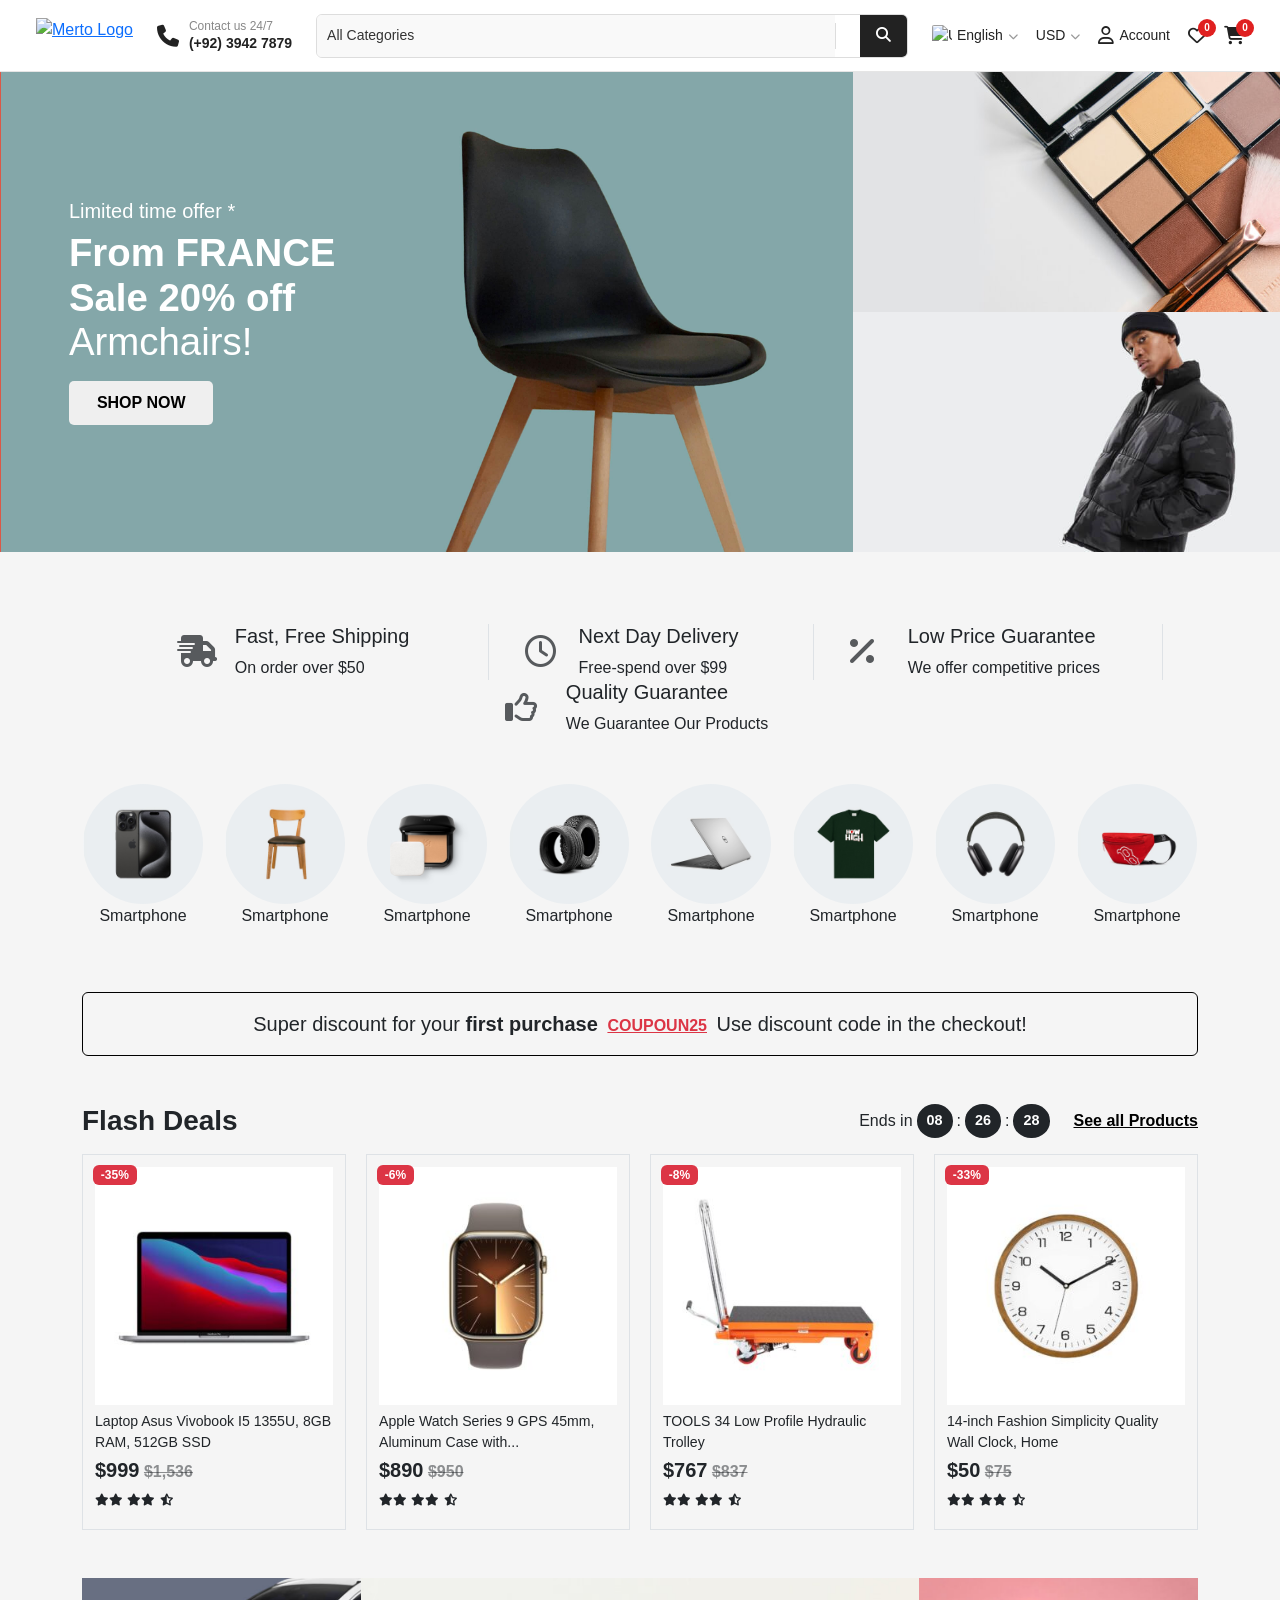
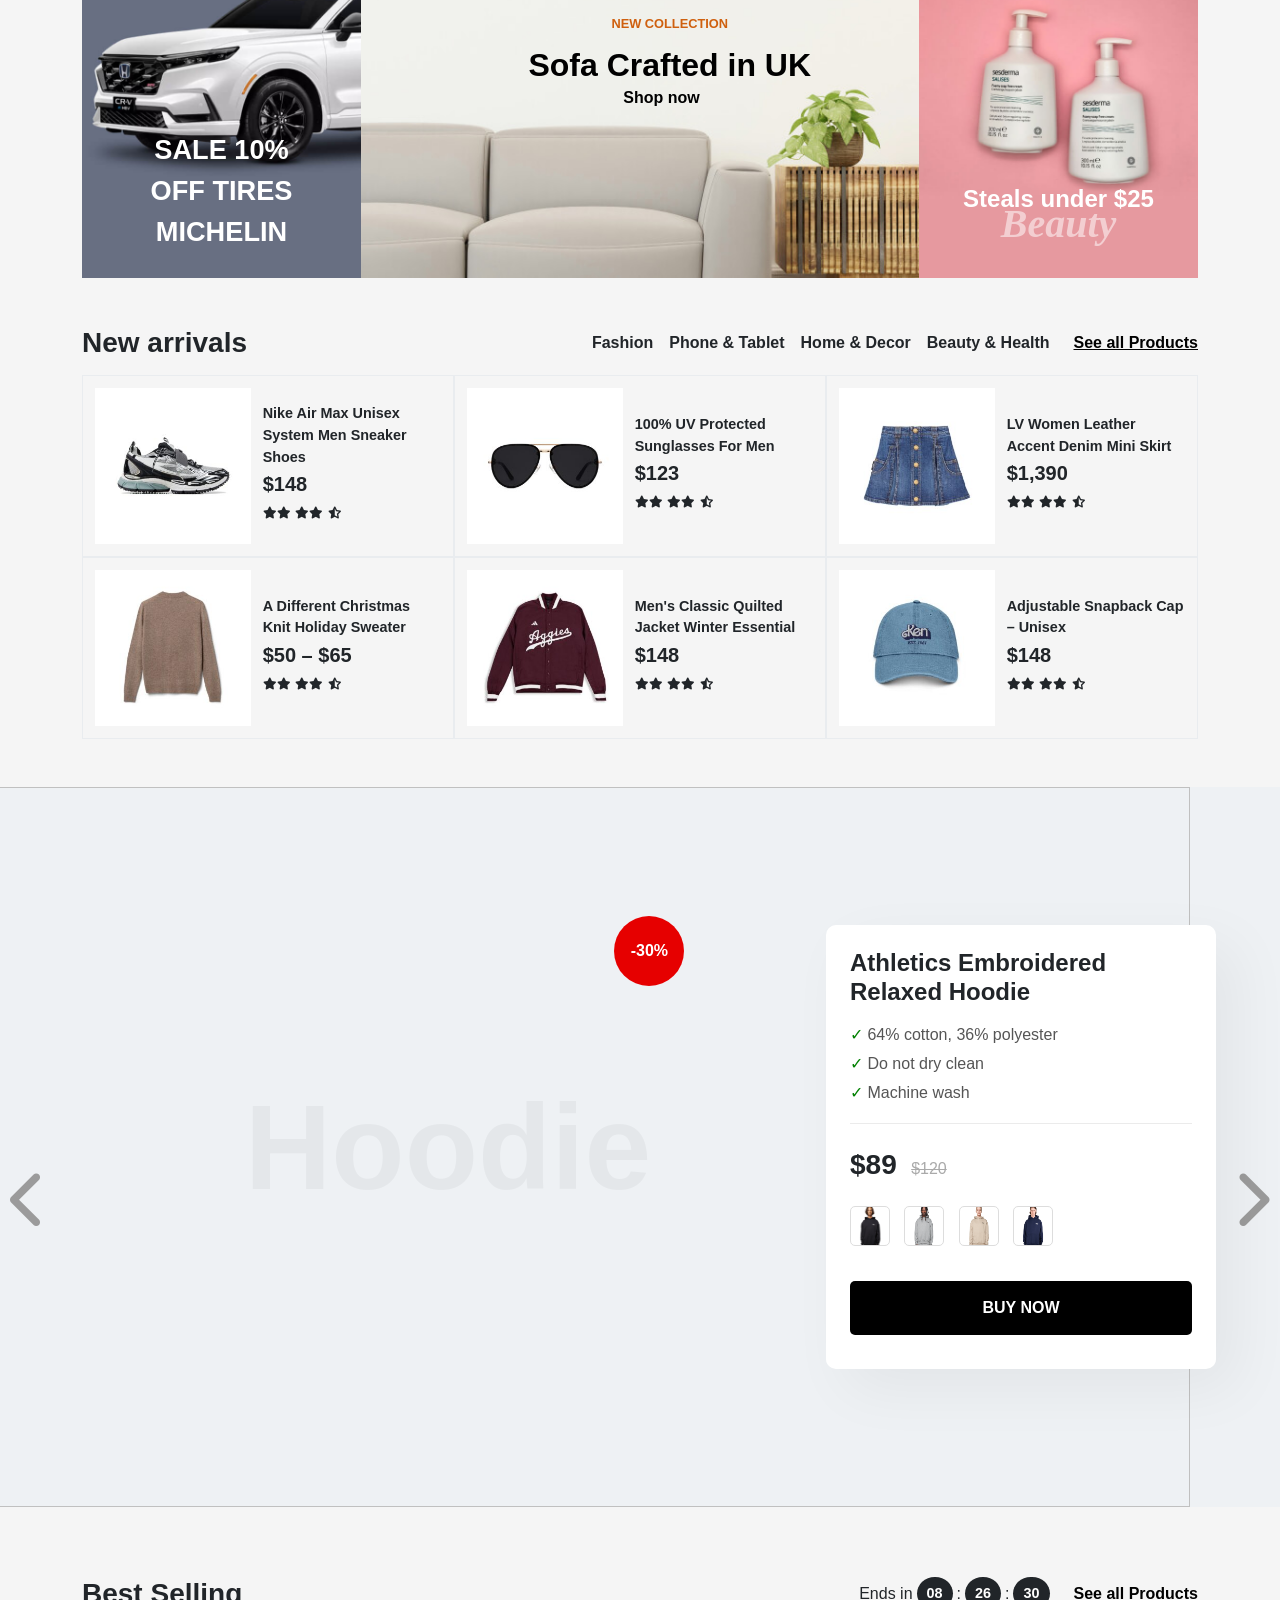
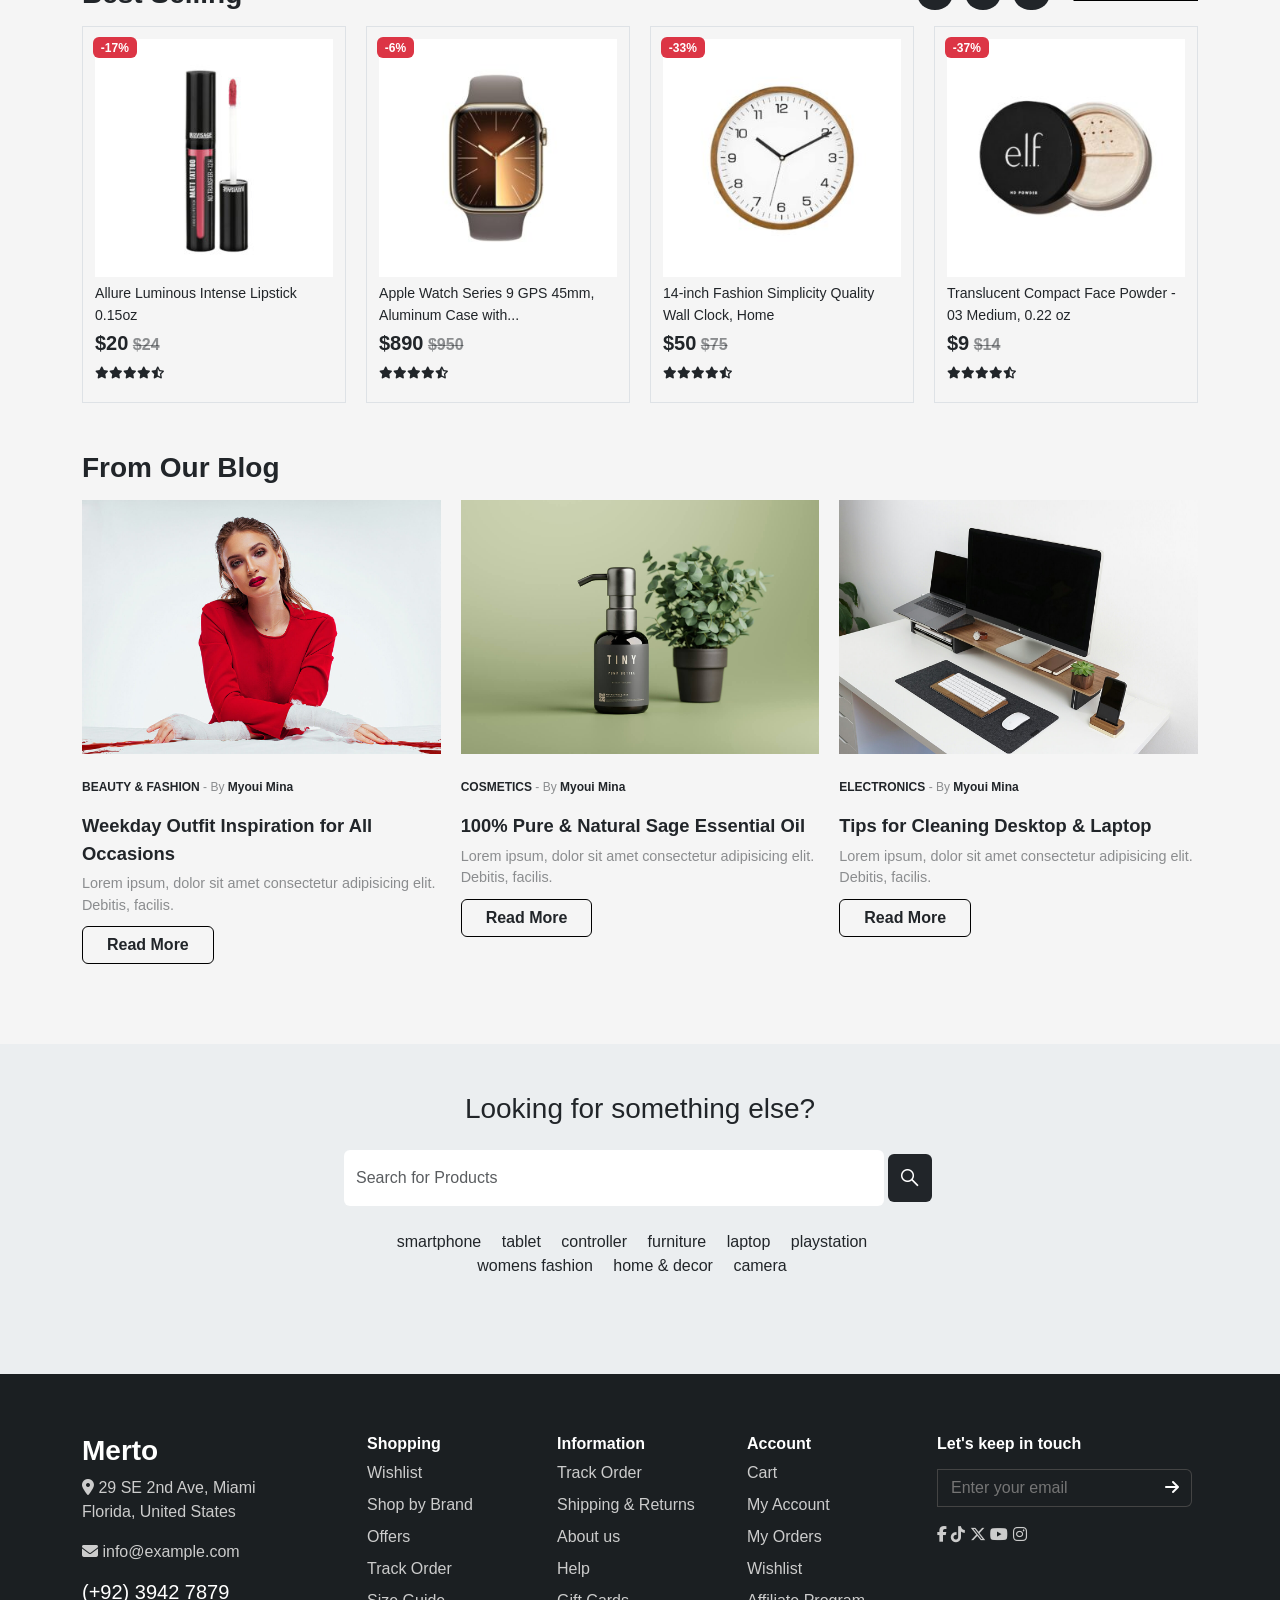
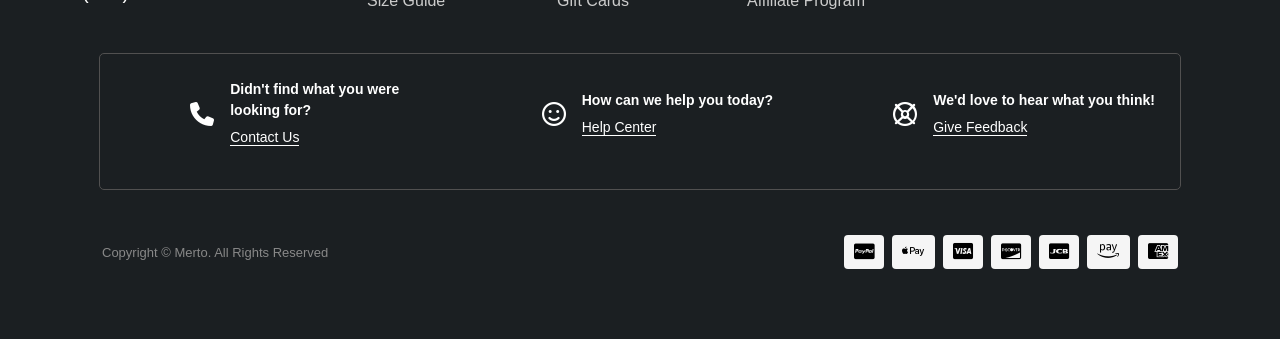
==== commit d0078e0e: "last commit isa" ====
--- a/index.html
+++ b/index.html
@@ -10,7 +10,8 @@
   <link href="https://fonts.googleapis.com/css2?family=Poppins:wght@300;400;600;700&display=swap" rel="stylesheet">
 
   <link rel="stylesheet" href="https://cdnjs.cloudflare.com/ajax/libs/OwlCarousel2/2.3.4/assets/owl.carousel.min.css">
-  <link rel="stylesheet" href="https://cdnjs.cloudflare.com/ajax/libs/OwlCarousel2/2.3.4/assets/owl.theme.default.min.css">
+  <link rel="stylesheet"
+    href="https://cdnjs.cloudflare.com/ajax/libs/OwlCarousel2/2.3.4/assets/owl.theme.default.min.css">
   <link rel="stylesheet" href="./css/index.css">
   <link rel="stylesheet" href="./css/footer.css">
   <link rel="stylesheet" href="./css/nav.css">
@@ -18,7 +19,6 @@
 
 <body>
 
-  <!-- ===== NAVBAR ===== -->
   <nav class="navbar">
     <div class="container-fluid nav-inner">
       <a href="#" class="nav-logo">
@@ -72,8 +72,6 @@
     </div>
   </nav>
 
-
-  <!-- ===== HOMEPAGE SELECTOR OVERLAY ===== -->
   <div id="myOverlay" class="hp-overlay d-none">
     <div class="hp-overlay-content">
       <div class="d-flex flex-wrap gap-5 justify-content-center">
@@ -106,19 +104,18 @@
   </div>
 
 
-  <!-- ===== HERO SLIDER + SIDE BANNERS ===== -->
+
   <section class="hero-section">
     <div class="row g-0">
 
-      <!-- Owl Hero Carousel -->
       <div class="col-md-8 p-0">
         <div class="owl-carousel hero-carousel">
 
           <div class="item hero-slide bg-slide-green d-flex">
             <div class="hero-slide-caption">
               <h5>Limited time offer *</h5>
-              <p><span class="fw-semibold">From Italia Sale 25% off</span> <span class="fw-light">Armchairs!</span></p>
-              <button>SHOP NOW</button>
+              <p><span class="fw-semibold">From FRANCE Sale 20% off</span> <span class="fw-light">Armchairs!</span></p>
+              <button class="hero-shop-btn">SHOP NOW</button>
             </div>
             <div class="hero-slide-img">
               <img src="Images/slide1-demo1.jpg" alt="Slide 1">
@@ -128,8 +125,9 @@
           <div class="item hero-slide bg-slide-beige d-flex">
             <div class="hero-slide-caption">
               <h5>Limited time offer *</h5>
-              <p><span class="fw-semibold">From Italia Sale 25% off</span> <span class="fw-light">Armchairs!</span></p>
-              <button>SHOP NOW</button>
+              <p><span class="fw-semibold">Save money and care about your skin</span> <span
+                  class="fw-light">Armchairs!</span></p>
+              <button class="hero-shop-btn">SHOP NOW</button>
             </div>
             <div class="hero-slide-img">
               <img src="Images/slide2-demo1.jpg" alt="Slide 2">
@@ -139,8 +137,9 @@
           <div class="item hero-slide bg-slide-red d-flex">
             <div class="hero-slide-caption">
               <h5>Limited time offer *</h5>
-              <p><span class="fw-semibold">From Italia Sale 25% off</span> <span class="fw-light">Armchairs!</span></p>
-              <button>SHOP NOW</button>
+              <p><span class="fw-semibold">Buy tools to save memories</span> <span class="fw-light">Armchairs!</span>
+              </p>
+              <button class="hero-shop-btn">SHOP NOW</button>
             </div>
             <div class="hero-slide-img">
               <img src="Images/slide3-demo1.png" alt="Slide 3">
@@ -166,7 +165,6 @@
   </section>
 
 
-  <!-- ===== FEATURES BAR ===== -->
   <section class="features-bar container-fluid my-5">
     <div class="row justify-content-center align-items-center">
 
@@ -206,64 +204,68 @@
   </section>
 
 
-  <!-- ===== CATEGORIES CAROUSEL ===== -->
   <section class="categories-section container my-5">
     <div class="owl-carousel categories-carousel">
 
       <div class="item">
-        <div class="cat-item">
+        <a href="#" class="cat-item text-decoration-none text-dark">
           <img src="Images/cat-1.jpg" alt="" class="rounded-circle">
           <p class="text-center">Smartphone</p>
-        </div>
-      </div>
-      <div class="item">
-        <div class="cat-item">
+        </a>
+      </div>
+
+      <div class="item">
+        <a href="#" class="cat-item text-decoration-none text-dark">
           <img src="Images/cat-2.jpg" alt="" class="rounded-circle">
-          <p class="text-center">Home & Decor</p>
-        </div>
-      </div>
-      <div class="item">
-        <div class="cat-item">
+          <p class="text-center">Smartphone</p>
+        </a>
+      </div>
+
+      <div class="item">
+        <a href="#" class="cat-item text-decoration-none text-dark">
           <img src="Images/cat-3.jpg" alt="" class="rounded-circle">
-          <p class="text-center">Makeup</p>
-        </div>
-      </div>
-      <div class="item">
-        <div class="cat-item">
+          <p class="text-center">Smartphone</p>
+        </a>
+      </div>
+
+      <div class="item">
+        <a href="#" class="cat-item text-decoration-none text-dark">
           <img src="Images/cat-4.jpg" alt="" class="rounded-circle">
-          <p class="text-center">Autopart</p>
-        </div>
-      </div>
-      <div class="item">
-        <div class="cat-item">
+          <p class="text-center">Smartphone</p>
+        </a>
+      </div>
+
+      <div class="item">
+        <a href="#" class="cat-item text-decoration-none text-dark">
           <img src="Images/cat-5.jpg" alt="" class="rounded-circle">
-          <p class="text-center">Laptop & Computer</p>
-        </div>
-      </div>
-      <div class="item">
-        <div class="cat-item">
+          <p class="text-center">Smartphone</p>
+        </a>
+      </div>
+
+      <div class="item">
+        <a href="#" class="cat-item text-decoration-none text-dark">
           <img src="Images/cat-6.jpg" alt="" class="rounded-circle">
-          <p class="text-center">Fashion</p>
-        </div>
-      </div>
-      <div class="item">
-        <div class="cat-item">
+          <p class="text-center">Smartphone</p>
+        </a>
+      </div>
+      <div class="item">
+        <a href="#" class="cat-item text-decoration-none text-dark">
           <img src="Images/cat-7.jpg" alt="" class="rounded-circle">
-          <p class="text-center">Headphones</p>
-        </div>
-      </div>
-      <div class="item">
-        <div class="cat-item">
+          <p class="text-center">Smartphone</p>
+        </a>
+      </div>
+      <div class="item">
+        <a href="#" class="cat-item text-decoration-none text-dark">
           <img src="Images/cat-8.jpg" alt="" class="rounded-circle">
-          <p class="text-center">Handbags</p>
-        </div>
+          <p class="text-center">Smartphone</p>
+        </a>
       </div>
 
     </div>
   </section>
 
 
-  <!-- ===== COUPON BANNER ===== -->
+
   <section class="coupon-section container my-5">
     <div class="text-center border border-black py-3 rounded-2 fs-5">
       <span>Super discount for your <span class="fw-semibold">first purchase</span></span>
@@ -273,7 +275,7 @@
   </section>
 
 
-  <!-- ===== FLASH DEALS ===== -->
+
   <section class="deals-section container my-5">
 
     <div class="section-header d-flex align-items-center justify-content-between">
@@ -296,7 +298,8 @@
           <span class="prod-badge badge bg-danger">-35%</span>
           <img src="Images/Laptop.jpg" alt="" class="img-fluid">
           <p class="prod-name">Laptop Asus Vivobook I5 1355U, 8GB RAM, 512GB SSD</p>
-          <p class="prod-price"><span class="fs-5">$999</span> <span class="text-decoration-line-through text-body-tertiary">$1,536</span></p>
+          <p class="prod-price"><span class="fs-5">$999</span> <span
+              class="text-decoration-line-through text-body-tertiary">$1,536</span></p>
           <p class="prod-stars">
             <i class="fa-solid fa-star fa-xs"></i><i class="fa-solid fa-star fa-xs"></i>
             <i class="fa-solid fa-star fa-xs"></i><i class="fa-solid fa-star fa-xs"></i>
@@ -316,7 +319,8 @@
           <span class="prod-badge badge bg-danger">-6%</span>
           <img src="Images/Wacth.jpg" alt="" class="img-fluid">
           <p class="prod-name">Apple Watch Series 9 GPS 45mm, Aluminum Case with...</p>
-          <p class="prod-price"><span class="fs-5">$890</span> <span class="text-decoration-line-through text-body-tertiary">$950</span></p>
+          <p class="prod-price"><span class="fs-5">$890</span> <span
+              class="text-decoration-line-through text-body-tertiary">$950</span></p>
           <p class="prod-stars">
             <i class="fa-solid fa-star fa-xs"></i><i class="fa-solid fa-star fa-xs"></i>
             <i class="fa-solid fa-star fa-xs"></i><i class="fa-solid fa-star fa-xs"></i>
@@ -336,7 +340,8 @@
           <span class="prod-badge badge bg-danger">-8%</span>
           <img src="Images/tool1.jpg" alt="" class="img-fluid">
           <p class="prod-name">TOOLS 34 Low Profile Hydraulic Trolley</p>
-          <p class="prod-price"><span class="fs-5">$767</span> <span class="text-decoration-line-through text-body-tertiary">$837</span></p>
+          <p class="prod-price"><span class="fs-5">$767</span> <span
+              class="text-decoration-line-through text-body-tertiary">$837</span></p>
           <p class="prod-stars">
             <i class="fa-solid fa-star fa-xs"></i><i class="fa-solid fa-star fa-xs"></i>
             <i class="fa-solid fa-star fa-xs"></i><i class="fa-solid fa-star fa-xs"></i>
@@ -356,7 +361,8 @@
           <span class="prod-badge badge bg-danger">-33%</span>
           <img src="Images/clock.jpg" alt="" class="img-fluid">
           <p class="prod-name">14-inch Fashion Simplicity Quality Wall Clock, Home</p>
-          <p class="prod-price"><span class="fs-5">$50</span> <span class="text-decoration-line-through text-body-tertiary">$75</span></p>
+          <p class="prod-price"><span class="fs-5">$50</span> <span
+              class="text-decoration-line-through text-body-tertiary">$75</span></p>
           <p class="prod-stars">
             <i class="fa-solid fa-star fa-xs"></i><i class="fa-solid fa-star fa-xs"></i>
             <i class="fa-solid fa-star fa-xs"></i><i class="fa-solid fa-star fa-xs"></i>
@@ -376,7 +382,8 @@
           <span class="prod-badge badge bg-danger">-37%</span>
           <img src="Images/cosmo1.jpg" alt="" class="img-fluid">
           <p class="prod-name">Translucent Compact Face Powder - 03 Medium, 0.22 oz</p>
-          <p class="prod-price"><span class="fs-5">$9</span> <span class="text-decoration-line-through text-body-tertiary">$14</span></p>
+          <p class="prod-price"><span class="fs-5">$9</span> <span
+              class="text-decoration-line-through text-body-tertiary">$14</span></p>
           <p class="prod-stars">
             <i class="fa-solid fa-star fa-xs"></i><i class="fa-solid fa-star fa-xs"></i>
             <i class="fa-solid fa-star fa-xs"></i><i class="fa-solid fa-star fa-xs"></i>
@@ -396,7 +403,8 @@
           <span class="prod-badge badge bg-danger">-17%</span>
           <img src="Images/cosmo2.jpg" alt="" class="img-fluid">
           <p class="prod-name">Allure Luminous Intense Lipstick 0.15oz</p>
-          <p class="prod-price"><span class="fs-5">$20</span> <span class="text-decoration-line-through text-body-tertiary">$24</span></p>
+          <p class="prod-price"><span class="fs-5">$20</span> <span
+              class="text-decoration-line-through text-body-tertiary">$24</span></p>
           <p class="prod-stars">
             <i class="fa-solid fa-star fa-xs"></i><i class="fa-solid fa-star fa-xs"></i>
             <i class="fa-solid fa-star fa-xs"></i><i class="fa-solid fa-star fa-xs"></i>
@@ -435,7 +443,8 @@
           <span class="prod-badge badge bg-danger">-37%</span>
           <img src="Images/cosmo3.jpg" alt="" class="img-fluid">
           <p class="prod-name">Makeup Brushes Artisan Easel Elite Cosmetics</p>
-          <p class="prod-price"><span class="fs-5">$19</span> <span class="text-decoration-line-through text-body-tertiary">$30</span></p>
+          <p class="prod-price"><span class="fs-5">$19</span> <span
+              class="text-decoration-line-through text-body-tertiary">$30</span></p>
           <p class="prod-stars">
             <i class="fa-solid fa-star fa-xs"></i><i class="fa-solid fa-star fa-xs"></i>
             <i class="fa-solid fa-star fa-xs"></i><i class="fa-solid fa-star fa-xs"></i>
@@ -453,8 +462,6 @@
     </div>
   </section>
 
-
-  <!-- ===== PROMO BANNERS ===== -->
   <section class="promo-section container">
     <div class="row g-0">
 
@@ -479,7 +486,6 @@
   </section>
 
 
-  <!-- ===== NEW ARRIVALS ===== -->
   <section class="arrivals-section container my-5">
 
     <div class="section-header d-flex align-items-center justify-content-between mb-3">
@@ -592,76 +598,55 @@
 
 
 
-
-
-<!--hodie-section-->
-    <section class="main-display-section">
-      <h1 class="bg-watermark">Hoodie</h1>
-      <div class="owl-carousel owl-theme" id="mainCarousel">
-        <div class="carousel-slide-item">
-          <img src="../images/hoodieblack.png" class="product-main-img" />
-        </div>
-
-        <div class="carousel-slide-item">
-          <img src="../images/hoodiegray.png" class="product-main-img" />
-        </div>
-
-        <div class="carousel-slide-item">
-          <img src="../images/hoodiebige.png" class="product-main-img" />
-        </div>
-
-        <div class="carousel-slide-item">
-          <img src="../images/hoodieblue.png" class="product-main-img" />
-        </div>
-      </div>
-
-      <div class="sale-circle">-30%</div>
-
-      <div class="fixed-details-panel">
-        <h2 class="item-title">Athletics Embroidered Relaxed Hoodie</h2>
-        <ul class="specs-list">
-          <li>64% cotton, 36% polyester</li>
-          <li>Do not dry clean</li>
-          <li>Machine wash</li>
-        </ul>
-
-        <div class="price-container">
-          <span class="new-price">$89</span>
-          <span class="old-price">$120</span>
-        </div>
-
-        <div class="variant-thumbnails">
-          <img
-            src="Images/hoodieblack.png"
-            onclick="changeSlide(0)"
-            class="thumb-btn"
-          />
-          <img
-            src="Images/hoodiegray.png"
-            onclick="changeSlide(1)"
-            class="thumb-btn"
-          />
-          <img
-            src="Images/hoodiebige.png"
-            onclick="changeSlide(2)"
-            class="thumb-btn"
-          />
-          <img
-            src="Images/hoodieblue.png"
-            onclick="changeSlide(3)"
-            class="thumb-btn"
-          />
-        </div>
-
-        <button class="action-submit-btn">BUY NOW</button>
-      </div>
-    </section>
-
-
-
-
-
-  <!-- ===== BEST SELLING ===== -->
+  <section class="main-display-section">
+    <h1 class="bg-watermark">Hoodie</h1>
+    <div class="owl-carousel owl-theme" id="mainCarousel">
+      <div class="carousel-slide-item">
+        <img src="../images/hoodieblack.png" class="product-main-img" />
+      </div>
+
+      <div class="carousel-slide-item">
+        <img src="../images/hoodiegray.png" class="product-main-img" />
+      </div>
+
+      <div class="carousel-slide-item">
+        <img src="../images/hoodiebige.png" class="product-main-img" />
+      </div>
+
+      <div class="carousel-slide-item">
+        <img src="../images/hoodieblue.png" class="product-main-img" />
+      </div>
+    </div>
+
+    <div class="sale-circle">-30%</div>
+
+    <div class="fixed-details-panel">
+      <h2 class="item-title">Athletics Embroidered Relaxed Hoodie</h2>
+      <ul class="specs-list">
+        <li>64% cotton, 36% polyester</li>
+        <li>Do not dry clean</li>
+        <li>Machine wash</li>
+      </ul>
+
+      <div class="price-container">
+        <span class="new-price">$89</span>
+        <span class="old-price">$120</span>
+      </div>
+
+      <div class="variant-thumbnails">
+        <img src="Images/hoodieblack.png" onclick="changeSlide(0)" class="thumb-btn" />
+        <img src="Images/hoodiegray.png" onclick="changeSlide(1)" class="thumb-btn" />
+        <img src="Images/hoodiebige.png" onclick="changeSlide(2)" class="thumb-btn" />
+        <img src="Images/hoodieblue.png" onclick="changeSlide(3)" class="thumb-btn" />
+      </div>
+
+      <button class="action-submit-btn">BUY NOW</button>
+    </div>
+  </section>
+
+
+
+
   <section class="bestselling-section container my-5">
 
     <div class="section-header d-flex align-items-center justify-content-between">
@@ -684,9 +669,14 @@
           <span class="prod-badge badge bg-danger">-17%</span>
           <img src="Images/cosmo2.jpg" alt="" class="img-fluid">
           <p class="prod-name">Allure Luminous Intense Lipstick 0.15oz</p>
-          <p class="prod-price"><span class="fs-5">$20</span> <span class="text-decoration-line-through text-body-tertiary">$24</span></p>
-          <p class="prod-stars"><i class="fa-solid fa-star fa-xs"></i><i class="fa-solid fa-star fa-xs"></i><i class="fa-solid fa-star fa-xs"></i><i class="fa-solid fa-star fa-xs"></i><i class="fa-solid fa-star-half-stroke fa-xs"></i></p>
-          <div class="prod-actions"><span><i class="fa-regular fa-heart"></i></span><span><i class="fa-brands fa-sistrix"></i></span><span><i class="fa-solid fa-cart-shopping"></i></span><span><i class="fa-solid fa-check"></i></span></div>
+          <p class="prod-price"><span class="fs-5">$20</span> <span
+              class="text-decoration-line-through text-body-tertiary">$24</span></p>
+          <p class="prod-stars"><i class="fa-solid fa-star fa-xs"></i><i class="fa-solid fa-star fa-xs"></i><i
+              class="fa-solid fa-star fa-xs"></i><i class="fa-solid fa-star fa-xs"></i><i
+              class="fa-solid fa-star-half-stroke fa-xs"></i></p>
+          <div class="prod-actions"><span><i class="fa-regular fa-heart"></i></span><span><i
+                class="fa-brands fa-sistrix"></i></span><span><i class="fa-solid fa-cart-shopping"></i></span><span><i
+                class="fa-solid fa-check"></i></span></div>
         </div>
       </div>
 
@@ -695,9 +685,14 @@
           <span class="prod-badge badge bg-danger">-6%</span>
           <img src="Images/Wacth.jpg" alt="" class="img-fluid">
           <p class="prod-name">Apple Watch Series 9 GPS 45mm, Aluminum Case with...</p>
-          <p class="prod-price"><span class="fs-5">$890</span> <span class="text-decoration-line-through text-body-tertiary">$950</span></p>
-          <p class="prod-stars"><i class="fa-solid fa-star fa-xs"></i><i class="fa-solid fa-star fa-xs"></i><i class="fa-solid fa-star fa-xs"></i><i class="fa-solid fa-star fa-xs"></i><i class="fa-solid fa-star-half-stroke fa-xs"></i></p>
-          <div class="prod-actions"><span><i class="fa-regular fa-heart"></i></span><span><i class="fa-brands fa-sistrix"></i></span><span><i class="fa-solid fa-cart-shopping"></i></span><span><i class="fa-solid fa-check"></i></span></div>
+          <p class="prod-price"><span class="fs-5">$890</span> <span
+              class="text-decoration-line-through text-body-tertiary">$950</span></p>
+          <p class="prod-stars"><i class="fa-solid fa-star fa-xs"></i><i class="fa-solid fa-star fa-xs"></i><i
+              class="fa-solid fa-star fa-xs"></i><i class="fa-solid fa-star fa-xs"></i><i
+              class="fa-solid fa-star-half-stroke fa-xs"></i></p>
+          <div class="prod-actions"><span><i class="fa-regular fa-heart"></i></span><span><i
+                class="fa-brands fa-sistrix"></i></span><span><i class="fa-solid fa-cart-shopping"></i></span><span><i
+                class="fa-solid fa-check"></i></span></div>
         </div>
       </div>
 
@@ -706,9 +701,14 @@
           <span class="prod-badge badge bg-danger">-33%</span>
           <img src="Images/clock.jpg" alt="" class="img-fluid">
           <p class="prod-name">14-inch Fashion Simplicity Quality Wall Clock, Home</p>
-          <p class="prod-price"><span class="fs-5">$50</span> <span class="text-decoration-line-through text-body-tertiary">$75</span></p>
-          <p class="prod-stars"><i class="fa-solid fa-star fa-xs"></i><i class="fa-solid fa-star fa-xs"></i><i class="fa-solid fa-star fa-xs"></i><i class="fa-solid fa-star fa-xs"></i><i class="fa-solid fa-star-half-stroke fa-xs"></i></p>
-          <div class="prod-actions"><span><i class="fa-regular fa-heart"></i></span><span><i class="fa-brands fa-sistrix"></i></span><span><i class="fa-solid fa-cart-shopping"></i></span><span><i class="fa-solid fa-check"></i></span></div>
+          <p class="prod-price"><span class="fs-5">$50</span> <span
+              class="text-decoration-line-through text-body-tertiary">$75</span></p>
+          <p class="prod-stars"><i class="fa-solid fa-star fa-xs"></i><i class="fa-solid fa-star fa-xs"></i><i
+              class="fa-solid fa-star fa-xs"></i><i class="fa-solid fa-star fa-xs"></i><i
+              class="fa-solid fa-star-half-stroke fa-xs"></i></p>
+          <div class="prod-actions"><span><i class="fa-regular fa-heart"></i></span><span><i
+                class="fa-brands fa-sistrix"></i></span><span><i class="fa-solid fa-cart-shopping"></i></span><span><i
+                class="fa-solid fa-check"></i></span></div>
         </div>
       </div>
 
@@ -717,9 +717,14 @@
           <span class="prod-badge badge bg-danger">-37%</span>
           <img src="Images/cosmo1.jpg" alt="" class="img-fluid">
           <p class="prod-name">Translucent Compact Face Powder - 03 Medium, 0.22 oz</p>
-          <p class="prod-price"><span class="fs-5">$9</span> <span class="text-decoration-line-through text-body-tertiary">$14</span></p>
-          <p class="prod-stars"><i class="fa-solid fa-star fa-xs"></i><i class="fa-solid fa-star fa-xs"></i><i class="fa-solid fa-star fa-xs"></i><i class="fa-solid fa-star fa-xs"></i><i class="fa-solid fa-star-half-stroke fa-xs"></i></p>
-          <div class="prod-actions"><span><i class="fa-regular fa-heart"></i></span><span><i class="fa-brands fa-sistrix"></i></span><span><i class="fa-solid fa-cart-shopping"></i></span><span><i class="fa-solid fa-check"></i></span></div>
+          <p class="prod-price"><span class="fs-5">$9</span> <span
+              class="text-decoration-line-through text-body-tertiary">$14</span></p>
+          <p class="prod-stars"><i class="fa-solid fa-star fa-xs"></i><i class="fa-solid fa-star fa-xs"></i><i
+              class="fa-solid fa-star fa-xs"></i><i class="fa-solid fa-star fa-xs"></i><i
+              class="fa-solid fa-star-half-stroke fa-xs"></i></p>
+          <div class="prod-actions"><span><i class="fa-regular fa-heart"></i></span><span><i
+                class="fa-brands fa-sistrix"></i></span><span><i class="fa-solid fa-cart-shopping"></i></span><span><i
+                class="fa-solid fa-check"></i></span></div>
         </div>
       </div>
 
@@ -728,8 +733,12 @@
           <img src="Images/t-shirt.jpg" alt="" class="img-fluid">
           <p class="prod-name">Tonga on T-Shirt for Men, Women Short Sleeve Tee</p>
           <p class="prod-price"><span class="fs-5">$43</span></p>
-          <p class="prod-stars"><i class="fa-solid fa-star fa-xs"></i><i class="fa-solid fa-star fa-xs"></i><i class="fa-solid fa-star fa-xs"></i><i class="fa-solid fa-star fa-xs"></i><i class="fa-solid fa-star-half-stroke fa-xs"></i></p>
-          <div class="prod-actions"><span><i class="fa-regular fa-heart"></i></span><span><i class="fa-brands fa-sistrix"></i></span><span><i class="fa-solid fa-cart-shopping"></i></span><span><i class="fa-solid fa-check"></i></span></div>
+          <p class="prod-stars"><i class="fa-solid fa-star fa-xs"></i><i class="fa-solid fa-star fa-xs"></i><i
+              class="fa-solid fa-star fa-xs"></i><i class="fa-solid fa-star fa-xs"></i><i
+              class="fa-solid fa-star-half-stroke fa-xs"></i></p>
+          <div class="prod-actions"><span><i class="fa-regular fa-heart"></i></span><span><i
+                class="fa-brands fa-sistrix"></i></span><span><i class="fa-solid fa-cart-shopping"></i></span><span><i
+                class="fa-solid fa-check"></i></span></div>
         </div>
       </div>
 
@@ -738,9 +747,14 @@
           <span class="prod-badge badge bg-danger">-37%</span>
           <img src="Images/cosmo3.jpg" alt="" class="img-fluid">
           <p class="prod-name">Makeup Brushes Artisan Easel Elite Cosmetics</p>
-          <p class="prod-price"><span class="fs-5">$19</span> <span class="text-decoration-line-through text-body-tertiary">$30</span></p>
-          <p class="prod-stars"><i class="fa-solid fa-star fa-xs"></i><i class="fa-solid fa-star fa-xs"></i><i class="fa-solid fa-star fa-xs"></i><i class="fa-solid fa-star fa-xs"></i><i class="fa-solid fa-star-half-stroke fa-xs"></i></p>
-          <div class="prod-actions"><span><i class="fa-regular fa-heart"></i></span><span><i class="fa-brands fa-sistrix"></i></span><span><i class="fa-solid fa-cart-shopping"></i></span><span><i class="fa-solid fa-check"></i></span></div>
+          <p class="prod-price"><span class="fs-5">$19</span> <span
+              class="text-decoration-line-through text-body-tertiary">$30</span></p>
+          <p class="prod-stars"><i class="fa-solid fa-star fa-xs"></i><i class="fa-solid fa-star fa-xs"></i><i
+              class="fa-solid fa-star fa-xs"></i><i class="fa-solid fa-star fa-xs"></i><i
+              class="fa-solid fa-star-half-stroke fa-xs"></i></p>
+          <div class="prod-actions"><span><i class="fa-regular fa-heart"></i></span><span><i
+                class="fa-brands fa-sistrix"></i></span><span><i class="fa-solid fa-cart-shopping"></i></span><span><i
+                class="fa-solid fa-check"></i></span></div>
         </div>
       </div>
 
@@ -749,9 +763,14 @@
           <span class="prod-badge badge bg-danger">-8%</span>
           <img src="Images/tool1.jpg" alt="" class="img-fluid">
           <p class="prod-name">TOOLS 34 Low Profile Hydraulic Trolley</p>
-          <p class="prod-price"><span class="fs-5">$767</span> <span class="text-decoration-line-through text-body-tertiary">$837</span></p>
-          <p class="prod-stars"><i class="fa-solid fa-star fa-xs"></i><i class="fa-solid fa-star fa-xs"></i><i class="fa-solid fa-star fa-xs"></i><i class="fa-solid fa-star fa-xs"></i><i class="fa-solid fa-star-half-stroke fa-xs"></i></p>
-          <div class="prod-actions"><span><i class="fa-regular fa-heart"></i></span><span><i class="fa-brands fa-sistrix"></i></span><span><i class="fa-solid fa-cart-shopping"></i></span><span><i class="fa-solid fa-check"></i></span></div>
+          <p class="prod-price"><span class="fs-5">$767</span> <span
+              class="text-decoration-line-through text-body-tertiary">$837</span></p>
+          <p class="prod-stars"><i class="fa-solid fa-star fa-xs"></i><i class="fa-solid fa-star fa-xs"></i><i
+              class="fa-solid fa-star fa-xs"></i><i class="fa-solid fa-star fa-xs"></i><i
+              class="fa-solid fa-star-half-stroke fa-xs"></i></p>
+          <div class="prod-actions"><span><i class="fa-regular fa-heart"></i></span><span><i
+                class="fa-brands fa-sistrix"></i></span><span><i class="fa-solid fa-cart-shopping"></i></span><span><i
+                class="fa-solid fa-check"></i></span></div>
         </div>
       </div>
 
@@ -760,9 +779,14 @@
           <span class="prod-badge badge bg-danger">-35%</span>
           <img src="Images/Laptop.jpg" alt="" class="img-fluid">
           <p class="prod-name">Laptop Asus Vivobook I5 1355U, 8GB RAM, 512GB SSD</p>
-          <p class="prod-price"><span class="fs-5">$999</span> <span class="text-decoration-line-through text-body-tertiary">$1,536</span></p>
-          <p class="prod-stars"><i class="fa-solid fa-star fa-xs"></i><i class="fa-solid fa-star fa-xs"></i><i class="fa-solid fa-star fa-xs"></i><i class="fa-solid fa-star fa-xs"></i><i class="fa-solid fa-star-half-stroke fa-xs"></i></p>
-          <div class="prod-actions"><span><i class="fa-regular fa-heart"></i></span><span><i class="fa-brands fa-sistrix"></i></span><span><i class="fa-solid fa-cart-shopping"></i></span><span><i class="fa-solid fa-check"></i></span></div>
+          <p class="prod-price"><span class="fs-5">$999</span> <span
+              class="text-decoration-line-through text-body-tertiary">$1,536</span></p>
+          <p class="prod-stars"><i class="fa-solid fa-star fa-xs"></i><i class="fa-solid fa-star fa-xs"></i><i
+              class="fa-solid fa-star fa-xs"></i><i class="fa-solid fa-star fa-xs"></i><i
+              class="fa-solid fa-star-half-stroke fa-xs"></i></p>
+          <div class="prod-actions"><span><i class="fa-regular fa-heart"></i></span><span><i
+                class="fa-brands fa-sistrix"></i></span><span><i class="fa-solid fa-cart-shopping"></i></span><span><i
+                class="fa-solid fa-check"></i></span></div>
         </div>
       </div>
 
@@ -770,7 +794,6 @@
   </section>
 
 
-  <!-- ===== FROM OUR BLOG ===== -->
   <section class="blog-section container my-5">
 
     <div class="section-header d-flex align-items-center justify-content-between mb-3">
@@ -782,9 +805,11 @@
       <div class="item">
         <div class="blog-card">
           <img src="Images/blog-1.jpg" alt="" class="img-fluid">
-          <p class="blog-meta mt-4"><span class="hoveract fw-semibold">BEAUTY & FASHION</span> <span class="text-body-tertiary">- By</span> <span class="hoveract fw-semibold">Myoui Mina</span></p>
+          <p class="blog-meta mt-4"><span class="hoveract fw-semibold">BEAUTY & FASHION</span> <span
+              class="text-body-tertiary">- By</span> <span class="hoveract fw-semibold">Myoui Mina</span></p>
           <p class="blog-title">Weekday Outfit Inspiration for All Occasions</p>
-          <p class="blog-excerpt text-body-tertiary">Lorem ipsum, dolor sit amet consectetur adipisicing elit. Debitis, facilis.</p>
+          <p class="blog-excerpt text-body-tertiary">Lorem ipsum, dolor sit amet consectetur adipisicing elit. Debitis,
+            facilis.</p>
           <button class="btn border border-black fw-semibold px-4 read-more">Read More</button>
         </div>
       </div>
@@ -792,9 +817,11 @@
       <div class="item">
         <div class="blog-card">
           <img src="Images/blog-2.jpg" alt="" class="img-fluid">
-          <p class="blog-meta mt-4"><span class="hoveract fw-semibold">COSMETICS</span> <span class="text-body-tertiary">- By</span> <span class="hoveract fw-semibold">Myoui Mina</span></p>
+          <p class="blog-meta mt-4"><span class="hoveract fw-semibold">COSMETICS</span> <span
+              class="text-body-tertiary">- By</span> <span class="hoveract fw-semibold">Myoui Mina</span></p>
           <p class="blog-title">100% Pure & Natural Sage Essential Oil</p>
-          <p class="blog-excerpt text-body-tertiary">Lorem ipsum, dolor sit amet consectetur adipisicing elit. Debitis, facilis.</p>
+          <p class="blog-excerpt text-body-tertiary">Lorem ipsum, dolor sit amet consectetur adipisicing elit. Debitis,
+            facilis.</p>
           <button class="btn border border-black fw-semibold px-4 read-more">Read More</button>
         </div>
       </div>
@@ -802,9 +829,11 @@
       <div class="item">
         <div class="blog-card">
           <img src="Images/blog-3.jpg" alt="" class="img-fluid">
-          <p class="blog-meta mt-4"><span class="hoveract fw-semibold">ELECTRONICS</span> <span class="text-body-tertiary">- By</span> <span class="hoveract fw-semibold">Myoui Mina</span></p>
+          <p class="blog-meta mt-4"><span class="hoveract fw-semibold">ELECTRONICS</span> <span
+              class="text-body-tertiary">- By</span> <span class="hoveract fw-semibold">Myoui Mina</span></p>
           <p class="blog-title">Tips for Cleaning Desktop & Laptop</p>
-          <p class="blog-excerpt text-body-tertiary">Lorem ipsum, dolor sit amet consectetur adipisicing elit. Debitis, facilis.</p>
+          <p class="blog-excerpt text-body-tertiary">Lorem ipsum, dolor sit amet consectetur adipisicing elit. Debitis,
+            facilis.</p>
           <button class="btn border border-black fw-semibold px-4 read-more">Read More</button>
         </div>
       </div>
@@ -812,9 +841,11 @@
       <div class="item">
         <div class="blog-card">
           <img src="Images/blog-4.jpg" alt="" class="img-fluid">
-          <p class="blog-meta mt-4"><span class="hoveract fw-semibold">COSMETICS</span> <span class="text-body-tertiary">- By</span> <span class="hoveract fw-semibold">Myoui Mina</span></p>
+          <p class="blog-meta mt-4"><span class="hoveract fw-semibold">COSMETICS</span> <span
+              class="text-body-tertiary">- By</span> <span class="hoveract fw-semibold">Myoui Mina</span></p>
           <p class="blog-title">Giorgio Armani Si Intense Eau de Parfum Review</p>
-          <p class="blog-excerpt text-body-tertiary">Lorem ipsum, dolor sit amet consectetur adipisicing elit. Debitis, facilis.</p>
+          <p class="blog-excerpt text-body-tertiary">Lorem ipsum, dolor sit amet consectetur adipisicing elit. Debitis,
+            facilis.</p>
           <button class="btn border border-black fw-semibold px-4 read-more">Read More</button>
         </div>
       </div>
@@ -822,9 +853,11 @@
       <div class="item">
         <div class="blog-card">
           <img src="Images/blog-5.jpg" alt="" class="img-fluid">
-          <p class="blog-meta mt-4"><span class="hoveract fw-semibold">AUTOPARTS</span> <span class="text-body-tertiary">- By</span> <span class="hoveract fw-semibold">Myoui Mina</span></p>
+          <p class="blog-meta mt-4"><span class="hoveract fw-semibold">AUTOPARTS</span> <span
+              class="text-body-tertiary">- By</span> <span class="hoveract fw-semibold">Myoui Mina</span></p>
           <p class="blog-title">The Best Affordable Convertible Cars to Rent</p>
-          <p class="blog-excerpt text-body-tertiary">Lorem ipsum, dolor sit amet consectetur adipisicing elit. Debitis, facilis.</p>
+          <p class="blog-excerpt text-body-tertiary">Lorem ipsum, dolor sit amet consectetur adipisicing elit. Debitis,
+            facilis.</p>
           <button class="btn border border-black fw-semibold px-4 read-more">Read More</button>
         </div>
       </div>
@@ -832,9 +865,11 @@
       <div class="item">
         <div class="blog-card">
           <img src="Images/blog-6.jpg" alt="" class="img-fluid">
-          <p class="blog-meta mt-4"><span class="hoveract fw-semibold">ELECTRONICS</span> <span class="text-body-tertiary">- By</span> <span class="hoveract fw-semibold">Myoui Mina</span></p>
+          <p class="blog-meta mt-4"><span class="hoveract fw-semibold">ELECTRONICS</span> <span
+              class="text-body-tertiary">- By</span> <span class="hoveract fw-semibold">Myoui Mina</span></p>
           <p class="blog-title">10 Things to Learn from Apple's Marketing Strategy</p>
-          <p class="blog-excerpt text-body-tertiary">Lorem ipsum, dolor sit amet consectetur adipisicing elit. Debitis, facilis.</p>
+          <p class="blog-excerpt text-body-tertiary">Lorem ipsum, dolor sit amet consectetur adipisicing elit. Debitis,
+            facilis.</p>
           <button class="btn border border-black fw-semibold px-4 read-more">Read More</button>
         </div>
       </div>
@@ -843,7 +878,7 @@
   </section>
 
 
-  <!-- ===== SEARCH SECTION ===== -->
+
   <section class="search-section bg-lightgray p-5 text-center">
     <h3>Looking for something else?</h3>
 
@@ -869,7 +904,7 @@
   </section>
 
 
-  <!-- ===== FOOTER ===== -->
+
   <footer class="footer">
     <div class="container">
       <div class="row">
@@ -884,21 +919,33 @@
         <div class="col-md-2 mb-4">
           <h6>Shopping</h6>
           <ul>
-            <li>Wishlist</li><li>Shop by Brand</li><li>Offers</li><li>Track Order</li><li>Size Guide</li>
+            <li>Wishlist</li>
+            <li>Shop by Brand</li>
+            <li>Offers</li>
+            <li>Track Order</li>
+            <li>Size Guide</li>
           </ul>
         </div>
 
         <div class="col-md-2 mb-4">
           <h6>Information</h6>
           <ul>
-            <li>Track Order</li><li>Shipping & Returns</li><li>About us</li><li>Help</li><li>Gift Cards</li>
+            <li>Track Order</li>
+            <li>Shipping & Returns</li>
+            <li>About us</li>
+            <li>Help</li>
+            <li>Gift Cards</li>
           </ul>
         </div>
 
         <div class="col-md-2 mb-4">
           <h6>Account</h6>
           <ul>
-            <li>Cart</li><li>My Account</li><li>My Orders</li><li>Wishlist</li><li>Affiliate Program</li>
+            <li>Cart</li>
+            <li>My Account</li>
+            <li>My Orders</li>
+            <li>Wishlist</li>
+            <li>Affiliate Program</li>
           </ul>
         </div>
 
@@ -948,7 +995,7 @@
       <div class="container-fluid bottom">
         <div class="row align-items-center">
           <div class="col-md-6 text-md-start text-center">
-            <p class="mb-0">Copyright ©️ Merto. All Rights Reserved</p>
+            <p class="mb-0">Copyright © Merto. All Rights Reserved</p>
           </div>
           <div class="col-md-6 d-flex justify-content-md-end justify-content-center pay-icons">
             <i class="fa-brands fa-cc-paypal"></i>
@@ -966,9 +1013,10 @@
 
 
   <script src="https://cdn.jsdelivr.net/npm/bootstrap@5.3.3/dist/js/bootstrap.bundle.min.js"></script>
-<script src="https://code.jquery.com/jquery-3.7.1.min.js"></script>
-<script src="https://cdnjs.cloudflare.com/ajax/libs/OwlCarousel2/2.3.4/owl.carousel.min.js"></script>
-<script src="js/index.js"></script>
+  <script src="https://code.jquery.com/jquery-3.7.1.min.js"></script>
+  <script src="https://cdnjs.cloudflare.com/ajax/libs/OwlCarousel2/2.3.4/owl.carousel.min.js"></script>
+  <script src="js/index.js"></script>
 
 </body>
+
 </html>
--- a/css/index.css
+++ b/css/index.css
@@ -25,11 +25,6 @@
 .bg-lightgray {
     background-color: #ebeef0;
 }
-
-
-/* ============================================
-   HOMEPAGE OVERLAY
-============================================ */
 .hp-overlay {
     height: 100%;
     width: 100%;
@@ -100,8 +95,14 @@
 .hero-carousel .item {
     height: 480px;
 }
-
-/* Side banners */
+.hero-shop-btn:hover {
+    background-color:transparent !important;
+    color: #ffffff !important;
+    border: 1px solid #ffffff !important;
+    transform: 0.9s;
+   
+}
+
 .hero-side-banners {
     display: flex;
     flex-direction: column;
@@ -123,22 +124,32 @@
 }
 
 
-/* ============================================
-   CATEGORIES CAROUSEL
-============================================ */
+.cat-item {
+    display: block;
+}
 .cat-item img {
     width: 100%;
     max-width: 120px;
     aspect-ratio: 1;
     object-fit: cover;
-    display: block;
+    display: flex;
     margin: 0 auto;
 }
 
 
-/* ============================================
-   PRODUCT CARDS  (Flash Deals & Best Selling)
-============================================ */
+.cat-item {
+    display: block;
+}
+
+.cat-item img {
+    transition: background-color 0.9s ease, transform 0.9s ease;
+}
+
+.cat-item:hover img {
+    opacity: 0.7;
+    transform: scale(1.1);
+}
+
 .prod-card {
     border: 1px solid #dee2e6;
     padding: 12px;
@@ -166,7 +177,6 @@
     margin: 4px 0;
 }
 
-/* Hover action buttons (always present, shown on hover) */
 .prod-actions {
     position: absolute;
     top: 10px;
@@ -207,10 +217,6 @@
     font-weight: 600;
 }
 
-
-/* ============================================
-   SECTION HEADER
-============================================ */
 .section-header {
     margin-bottom: 8px;
 }
@@ -219,8 +225,6 @@
     font-weight: 700;
     margin: 0;
 }
-
-
 
 .promo-section .row {
     min-height: 300px;
@@ -282,7 +286,7 @@
     font-family: initial;
     font-style: italic;
 }
-/* hoodie-section*/
+
 .main-display-section {
   position: relative;
   background-color: #eef1f4;
@@ -492,10 +496,6 @@
   position: absolute !important;
   right: 10px !important;
 }
-
-/* ============================================
-   NEW ARRIVALS
-============================================ */
 .arrivals-card {
     padding: 12px;
 }
@@ -525,11 +525,27 @@
 }
 
 
-/* ============================================
-   BLOG CARDS
-============================================ */
+.promo-sale,
+.promo-collection,
+.promo-beauty {
+    overflow: hidden;
+}
+
+.promo-sale img,
+.promo-collection img,
+.promo-beauty img {
+    transition: transform 0.4s ease;
+}
+
+.promo-sale:hover img,
+.promo-collection:hover img,
+.promo-beauty:hover img {
+    transform: scale(1.06);
+}
+
 .blog-card {
     padding-bottom: 8px;
+    size:fit-content;
 }
 
 .blog-meta {
@@ -552,19 +568,26 @@
     color: white !important;
 }
 
-
-/* ============================================
-   SEARCH SECTION TAGS
-============================================ */
+.blog-card {
+    overflow: hidden;
+}
+
+.blog-card img {
+    transition: transform 0.4s ease;
+    display: block;
+}
+
+.blog-card:hover img {
+    transform: scale(1.08) rotate(1deg);
+    overflow: hidden;
+}
+
+
 .search-tags span {
     margin-right: 1rem;
     cursor: pointer;
 }
 
-
-/* ============================================
-   DROPDOWN HOVER
-============================================ */
 .dropdown:hover .dropdown-menu {
     display: block;
     margin-top: 0;
